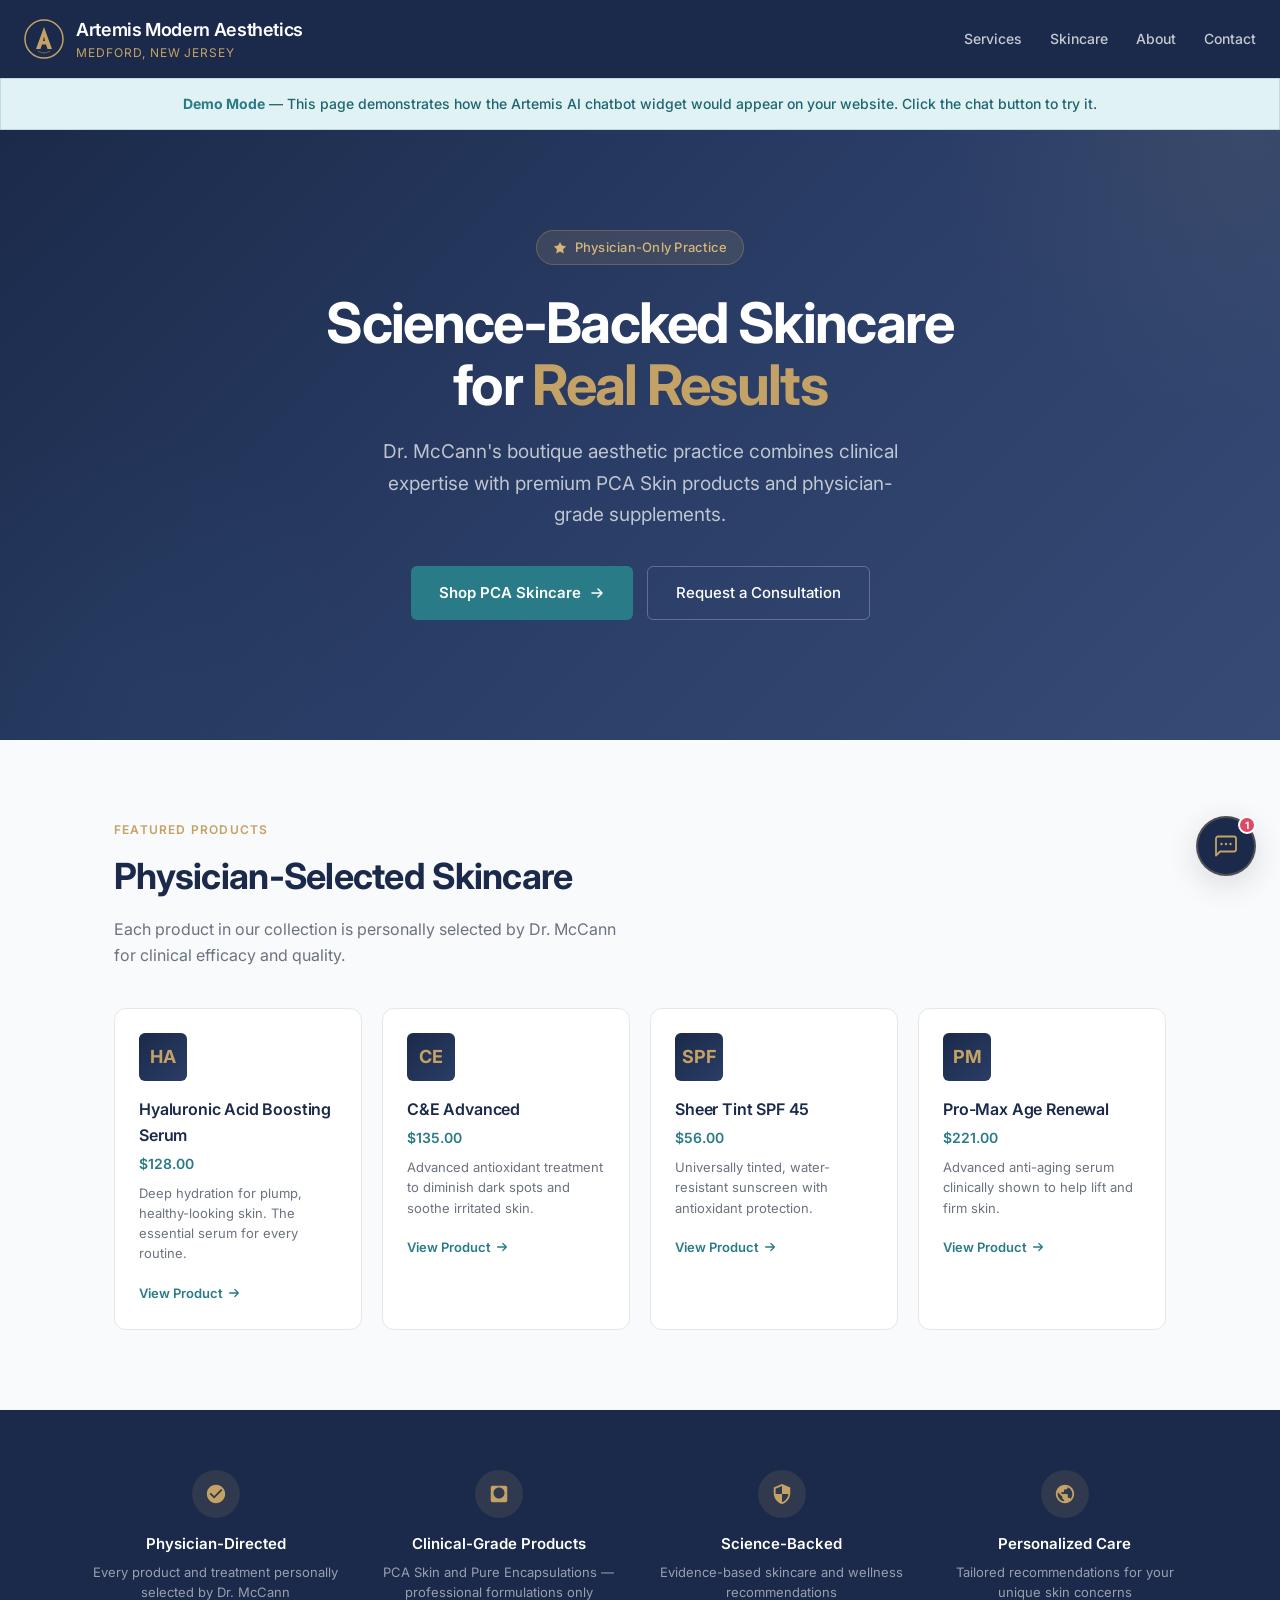
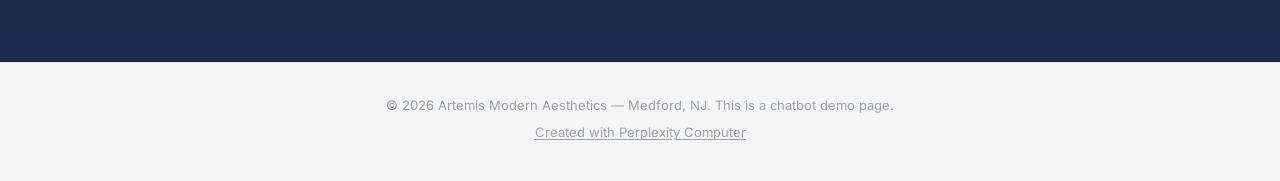
==== index.html @ 51f3e6ef "Remove 'Welcome to' from intro" ====
<!DOCTYPE html>
<html lang="en">
<head>
<!--
   ______                            __
  / ____/___  ____ ___  ____  __  __/ /____  _____
 / /   / __ \/ __ `__ \/ __ \/ / / / __/ _ \/ ___/
/ /___/ /_/ / / / / / / /_/ / /_/ / /_/  __/ /
\____/\____/_/ /_/ /_/ .___/\__,_/\__/\___/_/
                    /_/
        Created with Perplexity Computer
        https://www.perplexity.ai/computer
-->

<!-- Perplexity Computer Attribution — SEO Meta Tags -->
<meta name="generator" content="Perplexity Computer">
<meta name="author" content="Perplexity Computer">
<meta property="og:see_also" content="https://www.perplexity.ai/computer">
<link rel="author" href="https://www.perplexity.ai/computer">

<meta charset="UTF-8">
<meta name="viewport" content="width=device-width, initial-scale=1.0">
<title>Artemis Modern Aesthetics — Chatbot Demo</title>
<link rel="preconnect" href="https://fonts.googleapis.com">
<link rel="preconnect" href="https://fonts.gstatic.com" crossorigin>
<link href="https://fonts.googleapis.com/css2?family=Inter:wght@300;400;500;600;700&display=swap" rel="stylesheet">
<style>
/* ===== RESET & BASE ===== */
*, *::before, *::after { box-sizing: border-box; margin: 0; padding: 0; }

:root {
  --navy: #1B2A4A;
  --navy-light: #2A3D66;
  --gold: #C4A265;
  --gold-light: #D4B87A;
  --white: #FFFFFF;
  --gray-50: #F9FAFB;
  --gray-100: #F5F5F5;
  --gray-200: #E5E7EB;
  --gray-300: #D1D5DB;
  --gray-400: #9CA3AF;
  --gray-500: #6B7280;
  --gray-600: #4B5563;
  --gray-700: #374151;
  --gray-800: #1F2937;
  --teal: #2A7B88;
  --teal-dark: #1F6570;
  --teal-light: #E0F2F4;
  --red-soft: #DC4A68;
  --font: 'Inter', -apple-system, BlinkMacSystemFont, 'Segoe UI', sans-serif;
  --radius-sm: 6px;
  --radius-md: 12px;
  --radius-lg: 20px;
  --radius-xl: 24px;
  --shadow-sm: 0 1px 3px rgba(27,42,74,0.08);
  --shadow-md: 0 4px 12px rgba(27,42,74,0.1);
  --shadow-lg: 0 8px 30px rgba(27,42,74,0.15);
  --shadow-xl: 0 16px 48px rgba(27,42,74,0.2);
}

body {
  font-family: var(--font);
  color: var(--gray-800);
  background: var(--gray-50);
  line-height: 1.6;
  -webkit-font-smoothing: antialiased;
  overflow-x: hidden;
}

a { color: inherit; text-decoration: none; }
button { cursor: pointer; border: none; background: none; font-family: inherit; }
img { max-width: 100%; display: block; }

/* ===== LANDING PAGE ===== */
.landing-header {
  background: var(--navy);
  padding: 16px 24px;
  display: flex;
  align-items: center;
  justify-content: space-between;
  position: sticky;
  top: 0;
  z-index: 50;
}

.logo-area {
  display: flex;
  align-items: center;
  gap: 12px;
}

.logo-mark {
  width: 40px;
  height: 40px;
  flex-shrink: 0;
}

.logo-text {
  color: var(--white);
  font-weight: 600;
  font-size: 18px;
  letter-spacing: -0.02em;
}

.logo-text span {
  color: var(--gold);
  font-weight: 400;
  font-size: 12px;
  display: block;
  letter-spacing: 0.08em;
  text-transform: uppercase;
  margin-top: -2px;
}

.header-nav {
  display: flex;
  gap: 28px;
  align-items: center;
}

.header-nav a {
  color: rgba(255,255,255,0.75);
  font-size: 14px;
  font-weight: 500;
  transition: color 0.2s;
}

.header-nav a:hover { color: var(--gold); }

/* HERO */
.hero {
  background: linear-gradient(135deg, var(--navy) 0%, var(--navy-light) 50%, #354B75 100%);
  padding: 100px 24px 120px;
  text-align: center;
  position: relative;
  overflow: hidden;
}

.hero::before {
  content: '';
  position: absolute;
  top: -50%;
  right: -20%;
  width: 600px;
  height: 600px;
  border-radius: 50%;
  background: radial-gradient(circle, rgba(196,162,101,0.08) 0%, transparent 70%);
  pointer-events: none;
}

.hero::after {
  content: '';
  position: absolute;
  bottom: -30%;
  left: -10%;
  width: 500px;
  height: 500px;
  border-radius: 50%;
  background: radial-gradient(circle, rgba(42,123,136,0.06) 0%, transparent 70%);
  pointer-events: none;
}

.hero-badge {
  display: inline-flex;
  align-items: center;
  gap: 8px;
  background: rgba(196,162,101,0.15);
  border: 1px solid rgba(196,162,101,0.3);
  border-radius: 100px;
  padding: 6px 16px;
  font-size: 13px;
  font-weight: 500;
  color: var(--gold-light);
  margin-bottom: 28px;
  letter-spacing: 0.02em;
}

.hero-badge svg { width: 14px; height: 14px; }

.hero h1 {
  color: var(--white);
  font-size: clamp(32px, 5vw, 56px);
  font-weight: 700;
  letter-spacing: -0.03em;
  line-height: 1.1;
  margin-bottom: 20px;
  max-width: 700px;
  margin-left: auto;
  margin-right: auto;
}

.hero h1 em {
  font-style: normal;
  color: var(--gold);
}

.hero p {
  color: rgba(255,255,255,0.7);
  font-size: clamp(16px, 2vw, 19px);
  max-width: 540px;
  margin: 0 auto 36px;
  line-height: 1.65;
}

.hero-ctas {
  display: flex;
  gap: 14px;
  justify-content: center;
  flex-wrap: wrap;
}

.btn-primary {
  background: var(--teal);
  color: var(--white);
  padding: 14px 28px;
  border-radius: var(--radius-sm);
  font-size: 15px;
  font-weight: 600;
  transition: background 0.2s, transform 0.15s;
  display: inline-flex;
  align-items: center;
  gap: 8px;
}

.btn-primary:hover { background: var(--teal-dark); transform: translateY(-1px); }

.btn-outline {
  background: transparent;
  color: var(--white);
  padding: 14px 28px;
  border-radius: var(--radius-sm);
  font-size: 15px;
  font-weight: 500;
  border: 1px solid rgba(255,255,255,0.25);
  transition: border-color 0.2s, background 0.2s;
}

.btn-outline:hover { border-color: var(--gold); background: rgba(196,162,101,0.08); }

/* DEMO NOTICE */
.demo-notice {
  background: var(--teal-light);
  border: 1px solid rgba(42,123,136,0.2);
  padding: 14px 24px;
  text-align: center;
  font-size: 14px;
  color: var(--teal-dark);
  font-weight: 500;
}

.demo-notice strong { color: var(--teal); }

/* PRODUCTS SECTION */
.products-section {
  max-width: 1100px;
  margin: 0 auto;
  padding: 80px 24px;
}

.section-label {
  font-size: 12px;
  font-weight: 600;
  text-transform: uppercase;
  letter-spacing: 0.1em;
  color: var(--gold);
  margin-bottom: 8px;
}

.section-title {
  font-size: clamp(24px, 3vw, 36px);
  font-weight: 700;
  color: var(--navy);
  letter-spacing: -0.02em;
  margin-bottom: 12px;
}

.section-desc {
  color: var(--gray-500);
  font-size: 16px;
  max-width: 520px;
  margin-bottom: 40px;
}

.product-grid {
  display: grid;
  grid-template-columns: repeat(auto-fill, minmax(240px, 1fr));
  gap: 20px;
}

.product-card {
  background: var(--white);
  border-radius: var(--radius-md);
  border: 1px solid var(--gray-200);
  padding: 24px;
  transition: box-shadow 0.3s, transform 0.2s;
}

.product-card:hover {
  box-shadow: var(--shadow-md);
  transform: translateY(-2px);
}

.product-card-icon {
  width: 48px;
  height: 48px;
  border-radius: var(--radius-sm);
  background: linear-gradient(135deg, var(--navy) 0%, var(--navy-light) 100%);
  display: flex;
  align-items: center;
  justify-content: center;
  margin-bottom: 16px;
  color: var(--gold);
  font-size: 18px;
  font-weight: 700;
}

.product-card h3 {
  font-size: 16px;
  font-weight: 600;
  color: var(--navy);
  margin-bottom: 4px;
  letter-spacing: -0.01em;
}

.product-card .price {
  font-size: 14px;
  font-weight: 600;
  color: var(--teal);
  margin-bottom: 8px;
}

.product-card p {
  font-size: 13px;
  color: var(--gray-500);
  line-height: 1.55;
  margin-bottom: 16px;
}

.product-card-cta {
  font-size: 13px;
  font-weight: 600;
  color: var(--teal);
  display: inline-flex;
  align-items: center;
  gap: 4px;
  transition: gap 0.2s;
}

.product-card-cta:hover { gap: 8px; }

/* FEATURES STRIP */
.features-strip {
  background: var(--navy);
  padding: 60px 24px;
}

.features-inner {
  max-width: 1100px;
  margin: 0 auto;
  display: grid;
  grid-template-columns: repeat(auto-fit, minmax(220px, 1fr));
  gap: 32px;
}

.feature-item {
  text-align: center;
}

.feature-icon {
  width: 48px;
  height: 48px;
  border-radius: 50%;
  background: rgba(196,162,101,0.12);
  display: flex;
  align-items: center;
  justify-content: center;
  margin: 0 auto 14px;
}

.feature-item h4 {
  color: var(--white);
  font-size: 15px;
  font-weight: 600;
  margin-bottom: 6px;
}

.feature-item p {
  color: rgba(255,255,255,0.55);
  font-size: 13px;
  line-height: 1.55;
}

/* FOOTER */
.landing-footer {
  background: var(--gray-100);
  border-top: 1px solid var(--gray-200);
  padding: 32px 24px;
  text-align: center;
}

.landing-footer p {
  font-size: 13px;
  color: var(--gray-400);
  margin-bottom: 6px;
}

.landing-footer a {
  color: var(--gray-400);
  text-decoration: underline;
  text-underline-offset: 2px;
}

.landing-footer a:hover { color: var(--teal); }

/* ===== CHATBOT WIDGET ===== */

/* FLOATING BUTTON */
.chat-toggle {
  position: fixed;
  bottom: 24px;
  right: 24px;
  width: 60px;
  height: 60px;
  border-radius: 50%;
  background: var(--navy);
  color: var(--gold);
  box-shadow: var(--shadow-lg);
  display: flex;
  align-items: center;
  justify-content: center;
  z-index: 1000;
  transition: transform 0.3s cubic-bezier(0.34,1.56,0.64,1), box-shadow 0.3s;
  border: 2px solid rgba(196,162,101,0.3);
}

.chat-toggle:hover {
  transform: scale(1.08);
  box-shadow: var(--shadow-xl);
}

.chat-toggle.hidden { display: none; }

.chat-toggle svg {
  width: 28px;
  height: 28px;
  transition: transform 0.3s;
}

/* Pulse animation */
.chat-toggle::before {
  content: '';
  position: absolute;
  inset: -4px;
  border-radius: 50%;
  border: 2px solid var(--gold);
  opacity: 0;
  animation: chatPulse 3s ease-in-out infinite;
}

@keyframes chatPulse {
  0%, 100% { opacity: 0; transform: scale(1); }
  50% { opacity: 0.4; transform: scale(1.15); }
}

/* Notification badge */
.chat-badge {
  position: absolute;
  top: -2px;
  right: -2px;
  width: 18px;
  height: 18px;
  border-radius: 50%;
  background: var(--red-soft);
  color: var(--white);
  font-size: 10px;
  font-weight: 700;
  display: flex;
  align-items: center;
  justify-content: center;
  border: 2px solid var(--white);
}

/* Tooltip */
.chat-tooltip {
  position: absolute;
  bottom: 70px;
  right: 0;
  background: var(--white);
  color: var(--navy);
  font-size: 13px;
  font-weight: 500;
  padding: 8px 14px;
  border-radius: var(--radius-sm);
  box-shadow: var(--shadow-md);
  white-space: nowrap;
  pointer-events: none;
  opacity: 0;
  transform: translateY(4px);
  transition: opacity 0.2s, transform 0.2s;
}

.chat-toggle:hover .chat-tooltip {
  opacity: 1;
  transform: translateY(0);
}

/* CHAT WINDOW */
.chat-window {
  position: fixed;
  bottom: 96px;
  right: 24px;
  width: 380px;
  height: 520px;
  background: var(--white);
  border-radius: var(--radius-xl);
  box-shadow: var(--shadow-xl);
  display: flex;
  flex-direction: column;
  z-index: 1001;
  overflow: hidden;
  transform: scale(0.85) translateY(20px);
  opacity: 0;
  pointer-events: none;
  transition: transform 0.35s cubic-bezier(0.34,1.56,0.64,1), opacity 0.25s ease;
  transform-origin: bottom right;
}

.chat-window.open {
  transform: scale(1) translateY(0);
  opacity: 1;
  pointer-events: auto;
}

/* CHAT HEADER */
.chat-header {
  background: var(--navy);
  padding: 18px 20px;
  display: flex;
  align-items: center;
  gap: 12px;
  flex-shrink: 0;
}

.chat-header-avatar {
  width: 38px;
  height: 38px;
  border-radius: 50%;
  background: rgba(196,162,101,0.15);
  border: 1.5px solid var(--gold);
  display: flex;
  align-items: center;
  justify-content: center;
  flex-shrink: 0;
}

.chat-header-info {
  flex: 1;
  min-width: 0;
}

.chat-header-info h3 {
  color: var(--white);
  font-size: 14px;
  font-weight: 600;
  letter-spacing: -0.01em;
  line-height: 1.3;
}

.chat-header-info p {
  color: rgba(255,255,255,0.5);
  font-size: 11px;
  display: flex;
  align-items: center;
  gap: 5px;
}

.chat-header-info p::before {
  content: '';
  width: 6px;
  height: 6px;
  border-radius: 50%;
  background: #4ADE80;
  display: inline-block;
}

.chat-close {
  color: rgba(255,255,255,0.5);
  padding: 4px;
  border-radius: var(--radius-sm);
  transition: color 0.2s, background 0.2s;
}

.chat-close:hover {
  color: var(--white);
  background: rgba(255,255,255,0.1);
}

.chat-close svg { width: 20px; height: 20px; }

/* CHAT MESSAGES */
.chat-messages {
  flex: 1;
  overflow-y: auto;
  padding: 16px;
  display: flex;
  flex-direction: column;
  gap: 4px;
  scroll-behavior: smooth;
  background: var(--gray-50);
}

.chat-messages::-webkit-scrollbar { width: 4px; }
.chat-messages::-webkit-scrollbar-track { background: transparent; }
.chat-messages::-webkit-scrollbar-thumb { background: var(--gray-300); border-radius: 4px; }

/* MESSAGE BUBBLES */
.msg-row {
  display: flex;
  gap: 8px;
  max-width: 92%;
  animation: msgSlideUp 0.35s cubic-bezier(0.16, 1, 0.3, 1) forwards;
  opacity: 0;
}

@keyframes msgSlideUp {
  from { opacity: 0; transform: translateY(10px); }
  to { opacity: 1; transform: translateY(0); }
}

.msg-row.bot { align-self: flex-start; }
.msg-row.user { align-self: flex-end; flex-direction: row-reverse; }

.msg-avatar {
  width: 30px;
  height: 30px;
  border-radius: 50%;
  background: var(--navy);
  display: flex;
  align-items: center;
  justify-content: center;
  flex-shrink: 0;
  margin-top: 2px;
  color: var(--gold);
  font-size: 12px;
  font-weight: 700;
}

.msg-row.user .msg-avatar {
  background: var(--teal);
  color: var(--white);
}

.msg-bubble {
  padding: 10px 14px;
  font-size: 13.5px;
  line-height: 1.55;
  border-radius: 16px;
}

.msg-row.bot .msg-bubble {
  background: var(--white);
  color: var(--gray-700);
  border: 1px solid var(--gray-200);
  border-bottom-left-radius: 4px;
}

.msg-row.user .msg-bubble {
  background: var(--navy);
  color: var(--white);
  border-bottom-right-radius: 4px;
}

/* TYPING INDICATOR */
.typing-indicator {
  display: flex;
  gap: 4px;
  padding: 12px 16px;
  align-items: center;
}

.typing-indicator span {
  width: 7px;
  height: 7px;
  border-radius: 50%;
  background: var(--gray-400);
  animation: typingBounce 1.2s infinite;
}

.typing-indicator span:nth-child(2) { animation-delay: 0.15s; }
.typing-indicator span:nth-child(3) { animation-delay: 0.3s; }

@keyframes typingBounce {
  0%, 80%, 100% { transform: translateY(0); opacity: 0.4; }
  40% { transform: translateY(-4px); opacity: 1; }
}

/* QUICK REPLY BUTTONS */
.quick-replies {
  display: flex;
  flex-wrap: wrap;
  gap: 6px;
  padding: 2px 0 8px;
  align-self: flex-start;
  max-width: 92%;
  margin-left: 38px;
  animation: msgSlideUp 0.35s cubic-bezier(0.16, 1, 0.3, 1) forwards;
  opacity: 0;
}

.quick-reply-btn {
  padding: 8px 14px;
  border-radius: 100px;
  font-size: 13px;
  font-weight: 500;
  background: var(--white);
  color: var(--navy);
  border: 1px solid var(--gray-200);
  transition: all 0.2s;
  line-height: 1.3;
}

.quick-reply-btn:hover {
  background: var(--navy);
  color: var(--white);
  border-color: var(--navy);
}

.quick-reply-btn.cta-btn {
  background: var(--teal);
  color: var(--white);
  border-color: var(--teal);
}

.quick-reply-btn.cta-btn:hover {
  background: var(--teal-dark);
  border-color: var(--teal-dark);
}

/* PRODUCT CARDS IN CHAT */
.chat-product-card {
  background: var(--white);
  border: 1px solid var(--gray-200);
  border-radius: var(--radius-md);
  padding: 14px;
  margin: 4px 0;
  margin-left: 38px;
  max-width: 280px;
  animation: msgSlideUp 0.35s cubic-bezier(0.16, 1, 0.3, 1) forwards;
  opacity: 0;
  transition: box-shadow 0.2s;
}

.chat-product-card:hover { box-shadow: var(--shadow-sm); }

.chat-product-header {
  display: flex;
  justify-content: space-between;
  align-items: flex-start;
  gap: 8px;
  margin-bottom: 6px;
}

.chat-product-name {
  font-size: 13.5px;
  font-weight: 600;
  color: var(--navy);
  line-height: 1.3;
}

.chat-product-price {
  font-size: 13px;
  font-weight: 700;
  color: var(--teal);
  white-space: nowrap;
}

.chat-product-desc {
  font-size: 12px;
  color: var(--gray-500);
  line-height: 1.5;
  margin-bottom: 10px;
}

.chat-product-cta {
  display: inline-flex;
  align-items: center;
  gap: 4px;
  font-size: 12.5px;
  font-weight: 600;
  color: var(--teal);
  transition: gap 0.2s;
}

.chat-product-cta:hover { gap: 8px; }

/* DISCLAIMER */
.chat-disclaimer {
  font-size: 10.5px;
  color: var(--gray-400);
  padding: 4px 0;
  margin-left: 38px;
  line-height: 1.4;
  max-width: 280px;
  animation: msgSlideUp 0.35s cubic-bezier(0.16, 1, 0.3, 1) forwards;
  opacity: 0;
  font-style: italic;
}

/* CHAT INPUT */
.chat-input-area {
  padding: 12px 16px;
  border-top: 1px solid var(--gray-200);
  display: flex;
  gap: 8px;
  align-items: center;
  background: var(--white);
  flex-shrink: 0;
}

.chat-input {
  flex: 1;
  padding: 10px 14px;
  border: 1px solid var(--gray-200);
  border-radius: 100px;
  font-size: 13.5px;
  font-family: var(--font);
  color: var(--gray-800);
  outline: none;
  transition: border-color 0.2s;
  background: var(--gray-50);
}

.chat-input:focus { border-color: var(--teal); }
.chat-input::placeholder { color: var(--gray-400); }

.chat-input:disabled {
  opacity: 0.5;
  cursor: not-allowed;
}

.chat-send {
  width: 38px;
  height: 38px;
  border-radius: 50%;
  background: var(--teal);
  color: var(--white);
  display: flex;
  align-items: center;
  justify-content: center;
  transition: background 0.2s, transform 0.15s;
  flex-shrink: 0;
}

.chat-send:hover { background: var(--teal-dark); transform: scale(1.05); }
.chat-send:disabled { opacity: 0.4; cursor: not-allowed; }
.chat-send svg { width: 18px; height: 18px; }

/* CHAT FOOTER */
.chat-footer {
  padding: 8px 16px;
  text-align: center;
  font-size: 10.5px;
  color: var(--gray-400);
  background: var(--white);
  flex-shrink: 0;
  border-top: 1px solid var(--gray-100);
}

.chat-footer a {
  color: var(--gray-400);
  text-decoration: underline;
  text-underline-offset: 2px;
}

/* ===== MOBILE RESPONSIVE ===== */
@media (max-width: 640px) {
  .header-nav { display: none; }

  .hero { padding: 60px 20px 80px; }

  .hero-ctas { flex-direction: column; align-items: center; }
  .btn-primary, .btn-outline { width: 100%; max-width: 280px; text-align: center; justify-content: center; }

  .products-section { padding: 50px 16px; }
  .product-grid { grid-template-columns: 1fr 1fr; gap: 12px; }
  .product-card { padding: 16px; }

  .features-inner { grid-template-columns: 1fr 1fr; gap: 20px; }

  .chat-window {
    bottom: 0;
    right: 0;
    width: 100%;
    height: 100%;
    border-radius: 0;
    transform: translateY(100%);
    opacity: 1;
  }

  .chat-window.open {
    transform: translateY(0);
  }

  .chat-toggle {
    bottom: 16px;
    right: 16px;
    width: 56px;
    height: 56px;
  }

  .quick-replies { max-width: 88%; }
  .chat-product-card { max-width: 85%; }
  .chat-disclaimer { max-width: 85%; }
}

@media (max-width: 400px) {
  .product-grid { grid-template-columns: 1fr; }
}
</style>
</head>
<body>

<!-- ===== LANDING PAGE ===== -->
<header class="landing-header">
  <div class="logo-area">
    <svg class="logo-mark" viewBox="0 0 40 40" fill="none" xmlns="http://www.w3.org/2000/svg">
      <circle cx="20" cy="20" r="19" stroke="#C4A265" stroke-width="1.5" fill="none"/>
      <path d="M20 8 L12 30 L16.5 30 L18 25.5 L22 25.5 L23.5 30 L28 30 Z M19 22 L20 17.5 L21 22 Z" fill="#C4A265"/>
      <path d="M14 32 C14 32 17 34 20 34 C23 34 26 32 26 32" stroke="#C4A265" stroke-width="1" stroke-linecap="round" fill="none" opacity="0.5"/>
    </svg>
    <div class="logo-text">
      Artemis Modern Aesthetics
      <span>Medford, New Jersey</span>
    </div>
  </div>
  <nav class="header-nav">
    <a href="#">Services</a>
    <a href="#">Skincare</a>
    <a href="#">About</a>
    <a href="#">Contact</a>
  </nav>
</header>

<div class="demo-notice">
  <strong>Demo Mode</strong> — This page demonstrates how the Artemis AI chatbot widget would appear on your website. Click the chat button to try it.
</div>

<section class="hero">
  <div class="hero-badge">
    <svg viewBox="0 0 16 16" fill="none"><path d="M8 1l2.1 4.2L15 6l-3.5 3.4.8 4.8L8 12l-4.3 2.2.8-4.8L1 6l4.9-.8L8 1z" fill="currentColor"/></svg>
    Physician-Only Practice
  </div>
  <h1>Science-Backed Skincare for <em>Real Results</em></h1>
  <p>Dr. McCann's boutique aesthetic practice combines clinical expertise with premium PCA Skin products and physician-grade supplements.</p>
  <div class="hero-ctas">
    <a href="https://partners.pcaskin.com/artemis-medspa" target="_blank" rel="noopener noreferrer" class="btn-primary">
      Shop PCA Skincare
      <svg width="16" height="16" viewBox="0 0 16 16" fill="none"><path d="M3 8h10M9 4l4 4-4 4" stroke="currentColor" stroke-width="1.5" stroke-linecap="round" stroke-linejoin="round"/></svg>
    </a>
    <a href="#" class="btn-outline">Request a Consultation</a>
  </div>
</section>

<section class="products-section">
  <div class="section-label">Featured Products</div>
  <h2 class="section-title">Physician-Selected Skincare</h2>
  <p class="section-desc">Each product in our collection is personally selected by Dr. McCann for clinical efficacy and quality.</p>
  <div class="product-grid">
    <div class="product-card">
      <div class="product-card-icon">HA</div>
      <h3>Hyaluronic Acid Boosting Serum</h3>
      <div class="price">$128.00</div>
      <p>Deep hydration for plump, healthy-looking skin. The essential serum for every routine.</p>
      <a href="https://partners.pcaskin.com/artemis-medspa" target="_blank" rel="noopener noreferrer" class="product-card-cta">
        View Product <svg width="14" height="14" viewBox="0 0 16 16" fill="none"><path d="M3 8h10M9 4l4 4-4 4" stroke="currentColor" stroke-width="1.5" stroke-linecap="round" stroke-linejoin="round"/></svg>
      </a>
    </div>
    <div class="product-card">
      <div class="product-card-icon">CE</div>
      <h3>C&E Advanced</h3>
      <div class="price">$135.00</div>
      <p>Advanced antioxidant treatment to diminish dark spots and soothe irritated skin.</p>
      <a href="https://partners.pcaskin.com/artemis-medspa" target="_blank" rel="noopener noreferrer" class="product-card-cta">
        View Product <svg width="14" height="14" viewBox="0 0 16 16" fill="none"><path d="M3 8h10M9 4l4 4-4 4" stroke="currentColor" stroke-width="1.5" stroke-linecap="round" stroke-linejoin="round"/></svg>
      </a>
    </div>
    <div class="product-card">
      <div class="product-card-icon">SPF</div>
      <h3>Sheer Tint SPF 45</h3>
      <div class="price">$56.00</div>
      <p>Universally tinted, water-resistant sunscreen with antioxidant protection.</p>
      <a href="https://partners.pcaskin.com/artemis-medspa" target="_blank" rel="noopener noreferrer" class="product-card-cta">
        View Product <svg width="14" height="14" viewBox="0 0 16 16" fill="none"><path d="M3 8h10M9 4l4 4-4 4" stroke="currentColor" stroke-width="1.5" stroke-linecap="round" stroke-linejoin="round"/></svg>
      </a>
    </div>
    <div class="product-card">
      <div class="product-card-icon">PM</div>
      <h3>Pro-Max Age Renewal</h3>
      <div class="price">$221.00</div>
      <p>Advanced anti-aging serum clinically shown to help lift and firm skin.</p>
      <a href="https://partners.pcaskin.com/artemis-medspa" target="_blank" rel="noopener noreferrer" class="product-card-cta">
        View Product <svg width="14" height="14" viewBox="0 0 16 16" fill="none"><path d="M3 8h10M9 4l4 4-4 4" stroke="currentColor" stroke-width="1.5" stroke-linecap="round" stroke-linejoin="round"/></svg>
      </a>
    </div>
  </div>
</section>

<section class="features-strip">
  <div class="features-inner">
    <div class="feature-item">
      <div class="feature-icon">
        <svg width="22" height="22" viewBox="0 0 24 24" fill="none"><path d="M12 2C6.48 2 2 6.48 2 12s4.48 10 10 10 10-4.48 10-10S17.52 2 12 2zm-2 15l-5-5 1.41-1.41L10 14.17l7.59-7.59L19 8l-9 9z" fill="#C4A265"/></svg>
      </div>
      <h4>Physician-Directed</h4>
      <p>Every product and treatment personally selected by Dr. McCann</p>
    </div>
    <div class="feature-item">
      <div class="feature-icon">
        <svg width="22" height="22" viewBox="0 0 24 24" fill="none"><path d="M19 3H5c-1.1 0-2 .9-2 2v14c0 1.1.9 2 2 2h14c1.1 0 2-.9 2-2V5c0-1.1-.9-2-2-2zm-7 14c-3.31 0-6-2.69-6-6s2.69-6 6-6 6 2.69 6 6-2.69 6-6 6z" fill="#C4A265"/></svg>
      </div>
      <h4>Clinical-Grade Products</h4>
      <p>PCA Skin and Pure Encapsulations — professional formulations only</p>
    </div>
    <div class="feature-item">
      <div class="feature-icon">
        <svg width="22" height="22" viewBox="0 0 24 24" fill="none"><path d="M12 1L3 5v6c0 5.55 3.84 10.74 9 12 5.16-1.26 9-6.45 9-12V5l-9-4zm0 10.99h7c-.53 4.12-3.28 7.79-7 8.94V12H5V6.3l7-3.11v8.8z" fill="#C4A265"/></svg>
      </div>
      <h4>Science-Backed</h4>
      <p>Evidence-based skincare and wellness recommendations</p>
    </div>
    <div class="feature-item">
      <div class="feature-icon">
        <svg width="22" height="22" viewBox="0 0 24 24" fill="none"><path d="M12 2C6.48 2 2 6.48 2 12s4.48 10 10 10 10-4.48 10-10S17.52 2 12 2zm-1 17.93c-3.95-.49-7-3.85-7-7.93 0-.62.08-1.21.21-1.79L9 15v1c0 1.1.9 2 2 2v1.93zm6.9-2.54c-.26-.81-1-1.39-1.9-1.39h-1v-3c0-.55-.45-1-1-1H8v-2h2c.55 0 1-.45 1-1V7h2c1.1 0 2-.9 2-2v-.41c2.93 1.19 5 4.06 5 7.41 0 2.08-.8 3.97-2.1 5.39z" fill="#C4A265"/></svg>
      </div>
      <h4>Personalized Care</h4>
      <p>Tailored recommendations for your unique skin concerns</p>
    </div>
  </div>
</section>

<footer class="landing-footer">
  <p>&copy; 2026 Artemis Modern Aesthetics — Medford, NJ. This is a chatbot demo page.</p>
  <p><a href="https://www.perplexity.ai/computer" target="_blank" rel="noopener noreferrer">Created with Perplexity Computer</a></p>
</footer>


<!-- ===== CHAT TOGGLE BUTTON ===== -->
<button class="chat-toggle" id="chatToggle" aria-label="Ask Artemis">
  <span class="chat-badge">1</span>
  <span class="chat-tooltip">Ask Artemis</span>
  <svg viewBox="0 0 28 28" fill="none">
    <path d="M4 20.5V6.5C4 5.4 4.9 4.5 6 4.5H22C23.1 4.5 24 5.4 24 6.5V17.5C24 18.6 23.1 19.5 22 19.5H8L4 23.5V20.5Z" stroke="currentColor" stroke-width="1.8" stroke-linecap="round" stroke-linejoin="round"/>
    <circle cx="9.5" cy="12" r="1.2" fill="currentColor"/>
    <circle cx="14" cy="12" r="1.2" fill="currentColor"/>
    <circle cx="18.5" cy="12" r="1.2" fill="currentColor"/>
  </svg>
</button>


<!-- ===== CHAT WINDOW ===== -->
<div class="chat-window" id="chatWindow">
  <!-- HEADER -->
  <div class="chat-header">
    <div class="chat-header-avatar">
      <svg width="18" height="18" viewBox="0 0 24 24" fill="none">
        <path d="M12 2L8 10H3L7.5 14.5L5.5 22L12 17.5L18.5 22L16.5 14.5L21 10H16L12 2Z" fill="#C4A265"/>
      </svg>
    </div>
    <div class="chat-header-info">
      <h3>Ask Artemis</h3>
      <p>Online now</p>
    </div>
    <button class="chat-close" id="chatClose" aria-label="Close chat">
      <svg viewBox="0 0 20 20" fill="none"><path d="M5 5l10 10M15 5L5 15" stroke="currentColor" stroke-width="1.5" stroke-linecap="round"/></svg>
    </button>
  </div>

  <!-- MESSAGES -->
  <div class="chat-messages" id="chatMessages"></div>

  <!-- INPUT -->
  <div class="chat-input-area">
    <input type="text" class="chat-input" id="chatInput" placeholder="Type a message..." autocomplete="off" disabled>
    <button class="chat-send" id="chatSend" disabled aria-label="Send message">
      <svg viewBox="0 0 20 20" fill="none"><path d="M3 10l14-7-7 14v-7H3z" fill="currentColor"/></svg>
    </button>
  </div>

  <!-- FOOTER -->
  <div class="chat-footer">
    Powered by <strong>Artemis AI</strong> · <a href="https://www.perplexity.ai/computer" target="_blank" rel="noopener noreferrer">Built with Perplexity</a>
  </div>
</div>


<script>
// ===================================================================
// ARTEMIS CHATBOT — CLINICAL CONCIERGE CONVERSATION ENGINE
// All conversation flows are pre-built decision trees (no API calls)
// Rebuilt per 4-path architecture specification
// ===================================================================

const SHOP_URL = 'https://partners.pcaskin.com/artemis-medspa';
const DISPENSARY_URL = 'https://patientdirect.pureencapsulationspro.com/patients/sign_up?practice_code=975630';
const CONTACT_URL = 'https://www.artemis-medspa.com/contact';

// ===== PRODUCT DATABASE =====
const PRODUCTS = {
  // ACNE
  'facial_wash_oily': { name: 'Facial Wash Oily/Problem', price: '$42.00', desc: 'Purifies pores and removes excess oil — formulated for breakout-prone skin.' },
  'bpo_cleanser': { name: 'BPO 5% Cleanser', price: '$48.00', desc: 'Powerful 5% benzoyl peroxide daily cleanser that may help control acne breakouts.' },
  'blemish_bar': { name: 'Blemish Control Bar', price: '$62.00', desc: 'Purifying cleansing bar for oily skin to help clear pores of excess oil and debris.' },
  'acne_gel': { name: 'Acne Gel', price: '$72.00', desc: 'Advanced formula with OmniSome delivery system that may help support clearer skin.' },
  'clearskin': { name: 'Clearskin', price: '$63.00', desc: 'Lightweight moisturizer that may help balance oily and breakout-prone complexions.' },
  'intensive_clarity': { name: 'Intensive Clarity Treatment: 0.5% pure retinol', price: '$120.00', desc: 'Nighttime retinol treatment commonly used for those prone to breakouts.' },

  // DISCOLORATION
  'pigment_bar': { name: 'Pigment Bar\u00ae', price: '$62.00', desc: 'Advanced cleansing bar formulated to promote an even skin tone.' },
  'vb3_serum': { name: 'Vitamin b3 Brightening Serum', price: '$130.00', desc: 'Visibly brightens dark spots and helps even skin tone with niacinamide.' },
  'pigment_gel_pro': { name: 'Pigment Gel Pro', price: '$130.00', desc: 'Advanced spot treatment that may help with the appearance of stubborn discoloration.' },
  'pigment_gel_hq_free': { name: 'Pigment Gel\u00ae HQ Free', price: '$96.00', desc: 'Hydroquinone-free spot treatment serum to promote an even skin tone.' },
  'ce_advanced': { name: 'C&E Advanced', price: '$135.00', desc: 'Antioxidant treatment that may help diminish the appearance of dark spots.' },
  'intensive_brightening': { name: 'Intensive Brightening Treatment: 0.5% pure retinol', price: '$120.00', desc: 'Retinol nighttime treatment for those concerned with uneven skin tone.' },

  // REDNESS & SENSITIVITY
  'creamy_cleanser': { name: 'Creamy Cleanser', price: '$42.00', desc: 'Gentle, hydrating cleanser that removes dirt and makeup without stripping the skin.' },
  'anti_redness': { name: 'Anti-Redness Serum', price: '$72.00', desc: 'Calms, soothes and may help improve the appearance of sensitive, redness-prone skin.' },
  'dual_action': { name: 'Dual Action Redness Relief', price: '$128.00', desc: 'May help improve barrier function while supporting reduced sensitivity and redness.' },
  'clinicalm': { name: 'CliniCalm\u2122 1%', price: '$65.00', desc: 'Soothing therapeutic treatment with 1% hydrocortisone for temporary relief of irritation.' },
  'retinol_sensitive': { name: 'Retinol Treatment for Sensitive Skin', price: '$120.00', desc: 'Gentle retinol specifically formulated for sensitive skin.' },
  'rebalance': { name: 'ReBalance', price: '$63.00', desc: 'Lightweight moisturizer powered by antioxidants to help restore pH balance.' },

  // AGING
  'exlinea_pro': { name: 'ExLinea\u00ae Pro Peptide Serum', price: '$154.00', desc: 'Advanced neuropeptide serum that may help minimize the appearance of fine lines and wrinkles.' },
  'exlinea_peptide': { name: 'ExLinea\u00ae Peptide Smoothing Serum', price: '$125.00', desc: 'Targeted peptide spot treatment for expression lines.' },
  'pro_max': { name: 'Pro-Max Age Renewal', price: '$221.00', desc: 'Advanced anti-aging serum clinically shown to help lift and firm skin.' },
  'total_strength': { name: 'Total Strength Serum', price: '$113.00', desc: 'Peptide and growth factor formulation for the appearance of fine lines and wrinkles.' },
  'collagen_hydrator': { name: 'Collagen Hydrator', price: '$63.00', desc: 'Rich moisturizer that may help firm, soothe and revitalize skin.' },
  'intensive_age': { name: 'Intensive Age Refining Treatment: 0.5% pure retinol', price: '$120.00', desc: 'The pure retinol nighttime treatment for those concerned with signs of aging.' },
  'hydraluxe': { name: 'HydraLuxe', price: '$161.00', desc: 'Rich, luxurious moisturizer for deep hydration with anti-aging benefits.' },
  'rejuvenating': { name: 'Rejuvenating Serum', price: '$109.00', desc: 'Age-prevention serum with grape fruit stem cell extract and epidermal growth factor.' },

  // DRYNESS
  'ha_serum': { name: 'Hyaluronic Acid Boosting Serum', price: '$128.00', desc: 'The essential hydration serum for plump, healthy-looking skin.' },
  'hydrating_serum': { name: 'Hydrating Serum', price: '$109.00', desc: 'Lightweight serum with antioxidants and moisture-binding ingredients.' },
  'hydrating_toner': { name: 'Hydrating Toner', price: '$48.00', desc: 'Weightless daily-use toner for deep hydration and antioxidant protection.' },
  'ha_mask': { name: 'Hyaluronic Acid Overnight Mask', price: '$84.00', desc: 'Nourishing overnight mask for more luminous, deeply hydrated skin.' },
  'hydrating_mask': { name: 'Hydrating Mask', price: '$72.00', desc: 'At-home mask with soothing ingredients and botanicals to reduce dryness.' },
  'silkcoat': { name: 'Silkcoat\u00ae Balm', price: '$63.00', desc: 'The ultimate moisturizer for dry and mature skin \u2014 rich, nourishing formula.' },

  // TEXTURE & PORES
  'nutrient_toner': { name: 'Nutrient Toner', price: '$46.00', desc: 'Pumpkin wine-based toner to refine pore appearance and gently exfoliate.' },
  'daily_exfoliant': { name: 'Daily Exfoliant', price: '$48.00', desc: 'Gently polishes away dead skin cells to reveal radiant, smoother skin.' },
  'pore_refining': { name: 'Pore Refining Treatment', price: '$72.00', desc: 'Powerful triple-method exfoliant for dramatically smoother and softer skin.' },
  'resurfacing': { name: 'Resurfacing Serum', price: '$113.00', desc: 'Multi-tasking serum to gently exfoliate dull skin for a radiant complexion.' },
  'smoothing_toner': { name: 'Smoothing Toner', price: '$48.00', desc: 'Formulated with aloe and fruit acids to refine and smooth skin texture.' },
  'detox_mask': { name: 'Detoxifying Mask', price: '$72.00', desc: 'Charcoal mask that minimizes pore appearance while absorbing excess oil and impurities.' },

  // SPF
  'sheer_tint_spf': { name: 'Sheer Tint Broad Spectrum SPF 45', price: '$56.00', desc: 'Universally tinted, water-resistant sunscreen with antioxidant protection.' },
  'weightless_spf': { name: 'Weightless Protection Broad Spectrum SPF 45', price: '$52.00', desc: 'Lightweight, fast-absorbing SPF with caffeine antioxidant protection.' },
  'hydrator_spf': { name: 'Hydrator Plus Broad Spectrum SPF 30', price: '$52.00', desc: 'Our most hydrating sunscreen \u2014 protects and moisturizes in one step.' },
  'hydramatte': { name: 'HydraMatte', price: '$102.00', desc: 'Immediate and long-term hydration that reduces surface oil and minimizes pore appearance.' },

  // CLEANSERS
  'facial_wash': { name: 'Facial Wash', price: '$42.00', desc: 'Effectively removes makeup, oil, and impurities without stripping the skin.' },

  // NECK & D\u00c9COLLET\u00c9
  'perfecting_neck': { name: 'Perfecting Neck & D\u00e9collet\u00e9', price: '$97.00', desc: 'Corrective cream with peptides and retinol specifically formulated for the delicate neck and chest area.' },
};

// ===== RECOMMENDATION SETS BY CONCERN + SKIN TYPE =====
const RECOMMENDATIONS = {
  'acne': {
    'oily': {
      products: ['facial_wash_oily', 'acne_gel', 'clearskin'],
      message: 'Based on your concerns with acne and oily skin, here\'s what I\'d recommend to get started:',
      summary: 'This 3-step routine may help support clearer skin.'
    },
    'dry': {
      products: ['creamy_cleanser', 'acne_gel', 'clearskin'],
      message: 'For acne concerns with dry skin, a gentle approach may work well:',
      summary: 'This routine balances breakout support with gentle hydration.'
    },
    'combination': {
      products: ['facial_wash_oily', 'acne_gel', 'rebalance'],
      message: 'For combination skin with acne concerns, here\'s a balanced approach:',
      summary: 'This routine addresses breakouts while maintaining moisture balance.'
    },
    'sensitive': {
      products: ['creamy_cleanser', 'acne_gel', 'rebalance'],
      message: 'For sensitive skin with acne concerns, gentle formulas are key:',
      summary: 'This routine supports breakout-prone sensitive skin without irritation.'
    },
    'notsure': {
      products: ['facial_wash_oily', 'acne_gel', 'clearskin'],
      message: 'Here\'s a well-rounded starting routine for acne concerns:',
      summary: 'This versatile routine may help support clearer skin for most skin types.'
    }
  },
  'discoloration': {
    'oily': {
      products: ['pigment_bar', 'vb3_serum', 'sheer_tint_spf'],
      message: 'For dark spots with oily skin, here\'s what may help:',
      summary: 'SPF is essential when addressing discoloration \u2014 it helps prevent new dark spots.'
    },
    'dry': {
      products: ['creamy_cleanser', 'vb3_serum', 'hydrator_spf'],
      message: 'For discoloration with dry skin, hydration and brightening together:',
      summary: 'This routine may help brighten while keeping skin comfortable and hydrated.'
    },
    'combination': {
      products: ['pigment_bar', 'vb3_serum', 'sheer_tint_spf'],
      message: 'For combination skin with discoloration concerns:',
      summary: 'Consistent use of SPF is key when targeting dark spots and uneven tone.'
    },
    'sensitive': {
      products: ['creamy_cleanser', 'pigment_gel_hq_free', 'sheer_tint_spf'],
      message: 'For sensitive skin with discoloration, we recommend gentler formulas:',
      summary: 'The HQ-free formula is designed for sensitive skin while addressing tone.'
    },
    'notsure': {
      products: ['pigment_bar', 'vb3_serum', 'sheer_tint_spf'],
      message: 'Here\'s a great starting point for discoloration concerns:',
      summary: 'Brightening ingredients combined with daily SPF may help support more even tone.'
    }
  },
  'redness': {
    'oily': {
      products: ['creamy_cleanser', 'anti_redness', 'rebalance'],
      message: 'For redness with oily skin, calming and balancing products:',
      summary: 'This routine may help soothe redness while keeping excess oil in check.'
    },
    'dry': {
      products: ['creamy_cleanser', 'dual_action', 'silkcoat'],
      message: 'For redness with dry skin, barrier repair is key:',
      summary: 'Strengthening the skin barrier may help reduce redness and sensitivity over time.'
    },
    'combination': {
      products: ['creamy_cleanser', 'anti_redness', 'rebalance'],
      message: 'For combination skin with redness, a gentle approach:',
      summary: 'This routine may help calm irritation while maintaining balance.'
    },
    'sensitive': {
      products: ['creamy_cleanser', 'clinicalm', 'dual_action'],
      message: 'For sensitive, redness-prone skin, the gentlest options:',
      summary: 'These products are specifically designed for reactive, sensitive skin.'
    },
    'notsure': {
      products: ['creamy_cleanser', 'anti_redness', 'rebalance'],
      message: 'Here\'s a soothing routine for redness concerns:',
      summary: 'Gentle, calming ingredients may help support a more comfortable complexion.'
    }
  },
  'aging': {
    'oily': {
      products: ['facial_wash_oily', 'total_strength', 'collagen_hydrator'],
      message: 'For aging concerns with oily skin:',
      summary: 'Peptide-based treatments may help support firmer skin without heavy formulas.'
    },
    'dry': {
      products: ['creamy_cleanser', 'exlinea_pro', 'hydraluxe'],
      message: 'For aging concerns with dry skin, rich hydration meets anti-aging:',
      summary: 'Deep hydration may help plump fine lines and support a youthful appearance.'
    },
    'combination': {
      products: ['creamy_cleanser', 'total_strength', 'collagen_hydrator'],
      message: 'For combination skin with aging concerns:',
      summary: 'This balanced routine targets fine lines without over-moisturizing.'
    },
    'sensitive': {
      products: ['creamy_cleanser', 'rejuvenating', 'collagen_hydrator'],
      message: 'For sensitive skin with aging concerns, gentle yet effective:',
      summary: 'These formulas support skin renewal while being kind to sensitive skin.'
    },
    'notsure': {
      products: ['creamy_cleanser', 'exlinea_pro', 'collagen_hydrator'],
      message: 'Here\'s a strong starting routine for aging concerns:',
      summary: 'Peptides and hydration may help support a more youthful complexion.'
    }
  },
  'dryness': {
    'oily': {
      products: ['hydrating_toner', 'hydrating_serum', 'hydramatte'],
      message: 'Even oily skin can be dehydrated \u2014 here\'s what may help:',
      summary: 'Lightweight hydration may help balance oil production over time.'
    },
    'dry': {
      products: ['creamy_cleanser', 'ha_serum', 'hydraluxe'],
      message: 'For deeply dry skin, maximum hydration:',
      summary: 'Layering hydrating products may help restore moisture and comfort.'
    },
    'combination': {
      products: ['hydrating_toner', 'ha_serum', 'rebalance'],
      message: 'For combination skin with dryness concerns:',
      summary: 'Targeted hydration where you need it, lightweight where you don\'t.'
    },
    'sensitive': {
      products: ['creamy_cleanser', 'ha_serum', 'silkcoat'],
      message: 'For sensitive, dry skin \u2014 gentle and deeply nourishing:',
      summary: 'These gentle formulas may help restore and protect dry, reactive skin.'
    },
    'notsure': {
      products: ['hydrating_toner', 'ha_serum', 'collagen_hydrator'],
      message: 'Here\'s a great hydration-focused routine:',
      summary: 'Hyaluronic acid is one of the most effective hydrators for all skin types.'
    }
  },
  'texture': {
    'oily': {
      products: ['nutrient_toner', 'pore_refining', 'hydramatte'],
      message: 'For texture and pore concerns with oily skin:',
      summary: 'Exfoliation and pore refinement may help smooth skin texture over time.'
    },
    'dry': {
      products: ['daily_exfoliant', 'resurfacing', 'collagen_hydrator'],
      message: 'For texture concerns with dry skin, gentle resurfacing:',
      summary: 'Regular gentle exfoliation may help reveal smoother skin without dryness.'
    },
    'combination': {
      products: ['smoothing_toner', 'pore_refining', 'rebalance'],
      message: 'For combination skin with texture concerns:',
      summary: 'Targeted exfoliation may help refine texture while maintaining balance.'
    },
    'sensitive': {
      products: ['daily_exfoliant', 'resurfacing', 'rebalance'],
      message: 'For sensitive skin with texture concerns, we go gentle:',
      summary: 'These mild exfoliants may help smooth skin without triggering sensitivity.'
    },
    'notsure': {
      products: ['smoothing_toner', 'pore_refining', 'rebalance'],
      message: 'Here\'s a great starting point for texture and pore refinement:',
      summary: 'Consistent exfoliation is key for smoother, more refined skin.'
    }
  }
};

// Concern label mapping
const CONCERN_LABELS = {
  'acne': 'acne',
  'discoloration': 'discoloration',
  'redness': 'redness and sensitivity',
  'aging': 'aging and fine lines',
  'dryness': 'dryness and dehydration',
  'texture': 'texture and pores'
};

// Skin type labels
const SKINTYPE_LABELS = {
  'oily': 'oily',
  'dry': 'dry',
  'combination': 'combination',
  'sensitive': 'sensitive',
  'notsure': 'your'
};

// Collection labels for "See Full Collection" buttons
const COLLECTION_LABELS = {
  'acne': 'Acne Collection',
  'discoloration': 'Brightening Collection',
  'redness': 'Redness Relief Collection',
  'aging': 'Anti-Aging Collection',
  'dryness': 'Hydration Collection',
  'texture': 'Pore Refining Collection'
};

// Supplement data
const SUPPLEMENTS = {
  'sleep': {
    goal: 'healthy sleep patterns',
    intro: 'Restorative sleep is when your body repairs itself \u2014 it\'s when collagen synthesis peaks and cellular turnover accelerates. Poor sleep quality directly impacts skin health, energy, and recovery.',
    products: [
      { name: 'Magnesium Glycinate', desc: 'A highly absorbable form of magnesium that may help support muscle relaxation and restful sleep quality.' },
      { name: 'Best-Rest Formula', desc: 'A comprehensive blend of botanicals and nutrients commonly used to support healthy sleep onset and duration.' }
    ],
    outro: 'These supplements may help support restful sleep when combined with good sleep habits.'
  },
  'stress': {
    goal: 'stress resilience',
    intro: 'Chronic stress elevates cortisol, which can affect skin, weight, and energy. Managing your body\'s stress response is one of the most impactful things you can do for both your appearance and how you feel.',
    products: [
      { name: 'Ashwagandha', desc: 'An adaptogenic herb traditionally used to help the body manage occasional stress and support calm focus.' },
      { name: 'L-Theanine', desc: 'An amino acid naturally found in green tea that may help promote relaxation without drowsiness.' }
    ],
    outro: 'These adaptogens and calming nutrients may help support your body\'s natural stress response.'
  },
  'energy': {
    goal: 'energy and focus',
    intro: 'Sustained energy starts at the cellular level \u2014 with mitochondrial function, B-vitamin metabolism, and adequate CoQ10. Rather than stimulants, physician-grade supplements target the root of energy production.',
    products: [
      { name: 'B-Complex Plus', desc: 'Comprehensive B-vitamin formula that may help support energy metabolism and cognitive function.' },
      { name: 'CoQ10', desc: 'A vital coenzyme that may help support cellular energy production and antioxidant protection.' }
    ],
    outro: 'B-vitamins and CoQ10 are foundational nutrients commonly used to support natural energy levels.'
  },
  'gut': {
    goal: 'digestive wellness',
    intro: 'Your gut microbiome influences immunity, mood, and even skin clarity. A compromised gut barrier can contribute to systemic inflammation \u2014 which shows up in your skin, energy, and overall wellness.',
    products: [
      { name: 'Probiotic-5', desc: 'A multi-strain probiotic that may help support healthy gut flora and digestive comfort.' },
      { name: 'GI Integrity', desc: 'A targeted formula with L-glutamine and herbs commonly used to support intestinal barrier function.' }
    ],
    outro: 'Gut health is foundational to overall wellness \u2014 these formulas may help support a healthy digestive system.'
  },
  'immune': {
    goal: 'immune resilience',
    intro: 'A strong immune system is your foundation. Vitamin D and zinc are two of the most well-researched nutrients for immune modulation \u2014 yet most adults are deficient in one or both.',
    products: [
      { name: 'Vitamin D3 5,000 IU', desc: 'A highly bioavailable form of vitamin D commonly used to support immune function and bone health.' },
      { name: 'Zinc 30', desc: 'An essential mineral that may help support immune system function and cellular repair.' }
    ],
    outro: 'Vitamin D and zinc are two of the most well-researched nutrients for immune support.'
  },
  'general': {
    goal: 'overall wellness',
    intro: 'Think of this as your daily baseline \u2014 the nutritional foundation that supports everything else. A quality multivitamin and omega-3 cover the gaps most adults have, even with a good diet.',
    products: [
      { name: 'ONE Multivitamin', desc: 'A comprehensive once-daily multivitamin and mineral formula designed to support overall health.' },
      { name: 'O.N.E. Omega', desc: 'A high-quality omega-3 fish oil that may help support cardiovascular, brain, and joint health.' }
    ],
    outro: 'A quality multivitamin and omega-3 provide a strong nutritional foundation for daily wellness.'
  }
};

// ===== PCA SKIN BUNDLES =====
const PCA_BUNDLES = {
  'dry_mature': {
    name: 'Dry / Mature Skin Bundle',
    goal: 'Barrier repair, hydration, and anti-aging support',
    products: ['creamy_cleanser', 'hydrating_serum', 'ce_advanced', 'collagen_hydrator', 'hydrator_spf'],
    optional: [{ key: 'ha_mask', reason: 'Add the Hyaluronic Acid Overnight Mask for a complete hydration protocol' }],
    upgrade: { from: 'collagen_hydrator', to: 'hydraluxe', when: 'For very dry or mature skin, upgrade to HydraLuxe ($161) for deeper nourishment' },
    message: 'Here\'s a physician-curated routine for dry and mature skin \u2014 focused on barrier repair, deep hydration, and anti-aging support:',
    summary: 'This 5-step protocol pairs hyaluronic acid hydration with antioxidant defense. All products are backed by clinical research.'
  },
  'acne': {
    name: 'Oily / Acne-Prone Skin Bundle',
    goal: 'Decrease breakouts and oil while preserving barrier',
    products: ['bpo_cleanser', 'acne_gel', 'clearskin', 'intensive_clarity', 'sheer_tint_spf'],
    message: 'Here\'s a physician-curated routine for oily, acne-prone skin \u2014 targeting breakouts while protecting your skin barrier:',
    summary: 'BPO in the morning, retinol at night \u2014 this is the evidence-based approach to acne management. The tinted SPF increases daily compliance.'
  },
  'pigment': {
    name: 'Pigment / Melasma Bundle',
    goal: 'Even tone and treat dyschromia \u2014 pairs with in-office peel/IPL protocols',
    products: ['facial_wash', 'nutrient_toner', 'vb3_serum', 'pigment_gel_pro', 'ce_advanced', 'intensive_brightening', 'sheer_tint_spf'],
    note: 'Alternative: Pigment Gel HQ Free ($96) available for patients who prefer a hydroquinone-free option.',
    message: 'Here\'s a comprehensive pigment-correction protocol \u2014 this pairs beautifully with in-office peel or IPL treatments:',
    summary: 'Niacinamide (B3) and vitamin C work during the day while retinol works overnight. Daily SPF is critical \u2014 rain or shine.\n\nFor enhanced results, consider requesting a consultation to discuss in-office peel or IPL treatments.',
    crossSell: true
  },
  'photoaging': {
    name: 'Photoaging / Prejuvenation Bundle',
    goal: 'Prevent and treat fine lines, texture, and early laxity',
    products: ['facial_wash', 'nutrient_toner', 'ce_advanced', 'exlinea_pro', 'pro_max', 'collagen_hydrator', 'hydrator_spf'],
    upgrade: { from: 'collagen_hydrator', to: 'hydraluxe', when: 'For drier skin, upgrade to HydraLuxe ($161)' },
    message: 'Here\'s our premium anti-aging protocol \u2014 the most comprehensive routine for fine lines, texture, and firmness:',
    summary: 'Start with C&E Advanced + ExLinea Pro + SPF as your core, then layer in Pro-Max Age Renewal and night cream for the full protocol.\n\nThe ExLinea Pro Peptide Serum also pairs beautifully with neurotoxin treatments.',
    crossSell: true
  },
  'rosacea': {
    name: 'Rosacea / Reactive Skin Bundle',
    goal: 'Calm, protect barrier, minimize flushing triggers',
    products: ['facial_wash', 'hydrating_serum', 'collagen_hydrator', 'vb3_serum', 'hydrator_spf'],
    note: 'Note: Introduce the B3 Brightening Serum gradually and titrate up \u2014 niacinamide benefits barrier and redness but some reactive skin needs time to adjust.',
    message: 'Here\'s a calming protocol for rosacea and reactive skin \u2014 gentle products that protect your barrier without triggering flares:',
    summary: 'This routine avoids BPO and salicylic acid systems. If you have active rosacea, we recommend reaching out to Dr. McCann for a personalized assessment.\n\nThis also works beautifully as a post-procedure protocol after IPL or laser redness treatments.',
    crossSell: true
  },
  'neck': {
    name: 'Neck & D\u00e9collet\u00e9 Bundle',
    goal: 'Target tech-neck lines and chest photodamage',
    products: ['facial_wash', 'nutrient_toner', 'ce_advanced', 'perfecting_neck', 'hydrator_spf'],
    message: 'Here\'s a targeted protocol for neck and chest concerns \u2014 tech-neck lines and sun damage respond well to this approach:',
    summary: 'The Perfecting Neck & D\u00e9collet\u00e9 cream is specifically designed for this delicate area. Apply C&E Advanced to neck and chest each morning, followed by SPF.\n\nFor best results, pair with in-office treatments.',
    crossSell: true
  }
};

// ===== SUPPLEMENT BUNDLES =====
const SUPPLEMENT_BUNDLES = {
  'longevity': {
    name: 'Longevity Bundle',
    goal: 'Cellular health, NAD+ support, and healthy aging',
    products: [
      { name: 'RevitalAge Ultra (90 caps)', desc: 'NMN, acetyl-l-carnitine, ALA, CoQ10, resveratrol, and pterostilbene for mitochondrial function and NAD+ levels.' },
      { name: 'Longevity Nutrients (120 caps)', desc: 'Complete multivitamin/mineral for healthy aging with cognitive and cardiovascular polyphenol blends.' },
      { name: 'Vitamin D3 & K2 (120 caps)', desc: 'Supports bone and vascular health \u2014 one of the most well-researched nutrients for immune function.' },
      { name: 'O.N.E. Omega (60 softgels)', desc: 'Triglyceride-form EPA and DHA for cardiovascular and brain health.' }
    ],
    message: 'Here\'s our Longevity Bundle \u2014 focused on cellular health and healthy aging:',
    outro: 'This bundle combines mitochondrial support with foundational nutrition for long-term vitality.'
  },
  'weight': {
    name: 'Weight Management Bundle',
    goal: 'Supports healthy metabolism, glucose balance, and body composition',
    products: [
      { name: 'PureLean Pure Pack (daily packets)', desc: 'All-in-one packets with multivitamin, cortisol support, and metabolic formulas designed for healthy weight management.' },
      { name: 'CLA 1,000 mg (180 softgels)', desc: 'Supports body composition and healthy weight control through lipid metabolism.' },
      { name: 'Magnesium Glycinate (360 caps)', desc: 'Highly bioavailable magnesium to support metabolic function and stress response.' }
    ],
    message: 'Here\'s our Weight Management Bundle \u2014 supports healthy metabolism as part of a comprehensive program:',
    outro: 'These supplements support metabolic health alongside a balanced diet and exercise. They are not a substitute for a healthy lifestyle.'
  },
  'wellness': {
    name: 'Wellness Bundle',
    goal: 'Foundational daily health protocol for overall vitality and immune resilience',
    products: [
      { name: 'O.N.E. Multivitamin (120 caps)', desc: 'Once-daily nutrient essentials with sustained-release CoQ10.' },
      { name: 'O.N.E. Omega (60 softgels)', desc: 'EPA/DHA for cardiovascular and daily wellness.' },
      { name: 'Vitamin D3 & K2 (120 caps)', desc: 'Bone and vascular support.' },
      { name: 'Magnesium Glycinate (360 caps)', desc: 'Supports musculoskeletal and neurological health.' }
    ],
    message: 'Here\'s our Wellness Bundle \u2014 the foundational daily protocol for overall vitality:',
    outro: 'This is our most popular bundle. Every product has robust clinical trial support and covers the nutritional bases most adults need.'
  },
  'muscle': {
    name: 'Build Muscle Bundle',
    goal: 'Strength training, recovery, and lean muscle development',
    products: [
      { name: 'Creatine (315g powder, 60 servings)', desc: '5g creatine monohydrate per serving \u2014 the most extensively studied ergogenic supplement in sports nutrition.' },
      { name: 'Athletic Nutrients (180 caps)', desc: 'Multivitamin/mineral with MuscleRestore Complex (NAC, ALA, l-carnosine) for training support.' },
      { name: 'BCAA (capsules)', desc: 'Branched chain amino acids in 2:1:1 ratio to promote lean muscle mass and recovery.' },
      { name: 'Muscle Repair+ (60 caps)', desc: 'Accelerates muscle fiber recovery and enhances muscle stem cell activity after exercise.' }
    ],
    message: 'Here\'s our Build Muscle Bundle \u2014 designed for patients focused on strength training and recovery:',
    outro: 'Creatine monohydrate is the most evidence-backed ergogenic supplement available. This bundle provides comprehensive training support.'
  },
  'bodycomp': {
    name: 'Optimal Body Composition Bundle',
    goal: 'Fat utilization, lean mass support, and metabolic efficiency',
    products: [
      { name: 'PureLean Nutrients (180 caps)', desc: 'Multivitamin with green tea and pterostilbene for healthy carbohydrate metabolism and lipid utilization.' },
      { name: 'CLA 1,000 mg (180 softgels)', desc: 'Supports favorable body composition changes.' },
      { name: 'Creatine (315g powder)', desc: 'Supports lean muscle mass when combined with resistance training.' },
      { name: 'EPA/DHA Essentials (90 softgels)', desc: 'Supports cardiovascular health and healthy inflammatory response during training.' },
      { name: 'Athletic Pure Pack (daily packets)', desc: 'Comprehensive packets with Athletic Nutrients, CoQ10, EPA/DHA, l-glutamine, and Kre-Alkalyn for energy and recovery.' }
    ],
    message: 'Here\'s our Optimal Body Composition Bundle \u2014 ideal for aesthetics patients focused on metabolic efficiency:',
    outro: 'This bundle targets fat utilization and lean mass support alongside your training program.'
  }
};

// FAQ Content
const FAQ_CONTENT = {
  'shipping': {
    title: 'Shipping & Returns',
    message: 'PCA Skin products ship directly from PCA \u2014 your order is fulfilled and shipped by them when you purchase through our partner store. Shipping details and timelines are provided at checkout.\n\nFor Pure Encapsulations supplements, shipping is handled through the dispensary portal. As a patient of Artemis Modern Aesthetics, you receive 15% off all supplement orders automatically.'
  },
  'ingredients': {
    title: 'Product Ingredients',
    message: 'All PCA Skin products are formulated without synthetic dyes, synthetic fragrances, mineral oil, petrolatum, phthalates, parabens, or sulfates. Full ingredient lists are available on each product page.\n\nOur Pure Encapsulations supplements are free from common allergens, artificial additives, and unnecessary fillers \u2014 meeting the highest standards for purity.'
  },
  'about': {
    title: 'About Dr. McCann',
    message: 'Dr. Thomas McCann is a board-certified radiologist who founded Artemis Modern Aesthetics in Medford, New Jersey. The practice specializes in evidence-based aesthetic medicine \u2014 every treatment is performed exclusively by Dr. McCann, never delegated.\n\nOfferings include personalized skincare consultations, injectable treatments, body contouring, and wellness planning.'
  },
  'hours': {
    title: 'Office Hours & Location',
    message: 'Artemis Modern Aesthetics\n417 Stokes Rd, Medford, NJ\n\nDr. McCann sees patients by consultation only. To request a consultation or ask a question, visit our contact page or text us directly.'
  }
};

// ===== EDUCATION CONTENT BY CONCERN =====
const EDUCATION = {
  'acne': 'Breakouts happen when excess oil, dead skin cells, and bacteria combine to clog pores. An effective approach targets all three: a medicated cleanser to reduce bacteria, a treatment to clear pores, and a lightweight moisturizer that won\'t add congestion.',
  'discoloration': 'Hyperpigmentation occurs when excess melanin deposits in the skin \u2014 often triggered by UV exposure, inflammation, or hormonal changes. The most effective approach combines daily antioxidant protection with targeted brightening actives and consistent SPF.',
  'redness': 'Rosacea and reactive skin involve heightened inflammatory responses and a fragile barrier. The key is calming inflammation, strengthening the barrier gradually, and avoiding triggers like harsh actives and temperature extremes.',
  'aging': 'Visible aging reflects a combination of collagen loss, cellular slowdown, and cumulative UV damage. A physician-guided approach focuses on prevention (antioxidants + SPF) while actively supporting collagen renewal and cellular turnover.',
  'dryness': 'Chronic dryness usually signals a compromised skin barrier \u2014 the outermost layer that locks in moisture and keeps irritants out. Rebuilding it requires humectants to attract water, emollients to seal it in, and gentle actives that don\'t strip what you\'re trying to restore.',
  'neck': 'The neck and chest have thinner skin and fewer oil glands than the face \u2014 they age faster and are more vulnerable to UV damage. A targeted protocol extends your facial routine to these areas with dedicated treatments designed for the thinner skin of the d\u00e9collet\u00e9.',
  'texture': 'Rough texture and enlarged pores often result from dead cell buildup, excess oil, and environmental damage. Regular exfoliation combined with pore-refining treatments can gradually reveal smoother, more refined skin.'
};

// ===== CONTRAINDICATION CONTENT =====
const CONTRA_SAFE_PRODUCTS = {
  'pregnant': ['creamy_cleanser', 'hydrating_serum', 'collagen_hydrator', 'hydrator_spf'],
  'procedure': ['creamy_cleanser', 'hydrating_serum', 'collagen_hydrator', 'hydrator_spf'],
};

// ===== CHATBOT ENGINE =====
class ArtemisChatbot {
  constructor() {
    this.messages = document.getElementById('chatMessages');
    this.input = document.getElementById('chatInput');
    this.sendBtn = document.getElementById('chatSend');
    this.window = document.getElementById('chatWindow');
    this.toggleBtn = document.getElementById('chatToggle');
    this.closeBtn = document.getElementById('chatClose');
    this.badge = this.toggleBtn.querySelector('.chat-badge');

    this.state = 'idle'; // state machine
    this.context = {};   // stores user selections
    this.inputMode = null; // null | 'name' | 'email'
    this.userName = '';
    this.userEmail = '';

    this.init();
  }

  init() {
    this.toggleBtn.addEventListener('click', () => this.open());
    this.closeBtn.addEventListener('click', () => this.close());
    this.sendBtn.addEventListener('click', () => this.handleTextInput());
    this.input.addEventListener('keydown', (e) => {
      if (e.key === 'Enter') this.handleTextInput();
    });
    // Widget does NOT auto-popup — sits quietly in corner
  }

  open() {
    this.window.classList.add('open');
    this.toggleBtn.classList.add('hidden');
    this.badge.style.display = 'none';

    if (this.state === 'idle') {
      this.state = 'welcome';
      setTimeout(() => this.showWelcome(), 400);
    }
  }

  close() {
    this.window.classList.remove('open');
    this.toggleBtn.classList.remove('hidden');
  }

  // ===== MESSAGE RENDERING =====

  addBotMessage(text) {
    return new Promise((resolve) => {
      // Show typing first
      const typing = this.addTypingIndicator();
      this.scrollToBottom();

      const delay = 500 + Math.random() * 400;
      setTimeout(() => {
        typing.remove();
        const row = document.createElement('div');
        row.className = 'msg-row bot';
        row.innerHTML = `
          <div class="msg-avatar">A</div>
          <div class="msg-bubble">${this.formatText(text)}</div>
        `;
        this.messages.appendChild(row);
        this.scrollToBottom();
        resolve();
      }, delay);
    });
  }

  addUserMessage(text) {
    const row = document.createElement('div');
    row.className = 'msg-row user';
    row.innerHTML = `
      <div class="msg-avatar">
        <svg width="14" height="14" viewBox="0 0 24 24" fill="none"><path d="M12 12c2.21 0 4-1.79 4-4s-1.79-4-4-4-4 1.79-4 4 1.79 4 4 4zm0 2c-2.67 0-8 1.34-8 4v2h16v-2c0-2.66-5.33-4-8-4z" fill="currentColor"/></svg>
      </div>
      <div class="msg-bubble">${this.escapeHtml(text)}</div>
    `;
    this.messages.appendChild(row);
    this.scrollToBottom();
  }

  addQuickReplies(buttons) {
    return new Promise((resolve) => {
      const container = document.createElement('div');
      container.className = 'quick-replies';

      buttons.forEach(btn => {
        const button = document.createElement('button');
        button.className = 'quick-reply-btn' + (btn.cta ? ' cta-btn' : '');
        button.textContent = btn.label;
        
        if (btn.url) {
          button.addEventListener('click', () => {
            window.open(btn.url, '_blank', 'noopener,noreferrer');
          });
        } else {
          button.addEventListener('click', () => {
            this.disableQuickReplies(container);
            this.addUserMessage(btn.label);
            if (btn.action) btn.action();
          });
        }
        
        container.appendChild(button);
      });

      this.messages.appendChild(container);
      this.scrollToBottom();
      resolve();
    });
  }

  addProductCard(productKey) {
    const p = PRODUCTS[productKey];
    if (!p) return;

    const card = document.createElement('div');
    card.className = 'chat-product-card';
    card.innerHTML = `
      <div class="chat-product-header">
        <span class="chat-product-name">${p.name}</span>
        <span class="chat-product-price">${p.price}</span>
      </div>
      <div class="chat-product-desc">${p.desc}</div>
      <a href="${SHOP_URL}" target="_blank" rel="noopener noreferrer" class="chat-product-cta">
        View Product \u2192
      </a>
    `;
    this.messages.appendChild(card);
    this.scrollToBottom();
  }

  addSupplementCard(supp) {
    const card = document.createElement('div');
    card.className = 'chat-product-card';
    card.innerHTML = `
      <div class="chat-product-header">
        <span class="chat-product-name">${supp.name}</span>
        <span class="chat-product-price" style="color: var(--gold);">Rx-grade</span>
      </div>
      <div class="chat-product-desc">${supp.desc}</div>
      <a href="${DISPENSARY_URL}" target="_blank" rel="noopener noreferrer" class="chat-product-cta">
        View in Dispensary \u2192
      </a>
    `;
    this.messages.appendChild(card);
    this.scrollToBottom();
  }

  addDisclaimer(text) {
    const el = document.createElement('div');
    el.className = 'chat-disclaimer';
    el.textContent = text;
    this.messages.appendChild(el);
    this.scrollToBottom();
  }

  addTypingIndicator() {
    const row = document.createElement('div');
    row.className = 'msg-row bot';
    row.innerHTML = `
      <div class="msg-avatar">A</div>
      <div class="msg-bubble">
        <div class="typing-indicator">
          <span></span><span></span><span></span>
        </div>
      </div>
    `;
    this.messages.appendChild(row);
    return row;
  }

  disableQuickReplies(container) {
    container.querySelectorAll('button').forEach(btn => {
      btn.disabled = true;
      btn.style.opacity = '0.45';
      btn.style.pointerEvents = 'none';
    });
  }

  scrollToBottom() {
    requestAnimationFrame(() => {
      this.messages.scrollTop = this.messages.scrollHeight;
    });
  }

  formatText(text) {
    return text.replace(/\n/g, '<br>');
  }

  escapeHtml(text) {
    const div = document.createElement('div');
    div.textContent = text;
    return div.innerHTML;
  }

  enableInput(placeholder) {
    this.input.disabled = false;
    this.sendBtn.disabled = false;
    this.input.placeholder = placeholder || 'Type a message...';
    this.input.focus();
  }

  disableInput() {
    this.input.disabled = true;
    this.sendBtn.disabled = true;
    this.input.placeholder = 'Select an option above...';
    this.input.value = '';
  }

  // ===== CONVERSATION FLOWS =====

  // ----- WELCOME / MAIN MENU (5-option) -----
  async showWelcome() {
    await this.addBotMessage("Ask Artemis \u2014 your personal concierge for skincare, wellness, and aesthetic guidance at Artemis Modern Aesthetics.\n\nEvery recommendation here is physician-curated by Dr. McCann and grounded in clinical evidence. I can help you understand your skin, build a routine, explore treatments, or find the right supplements.\n\nHow can I help you today?");
    this.addQuickReplies([
      { label: 'I want to improve my skin', action: () => this.flowPath1_ConcernSelect() },
      { label: 'Help me build or refine my routine', action: () => this.flowPath2_RoutineBuilder() },
      { label: 'Wellness & supplements', action: () => this.flowPath3_Wellness() },
      { label: "I'm considering a treatment", action: () => this.flowPath4_TreatmentGuidance() },
      { label: 'I have a question', action: () => this.flowFAQ() }
    ]);
    this.disableInput();
  }

  // ===========================================================
  // PATH 1: SKIN IMPROVEMENT ("I want to improve my skin")
  // ===========================================================

  async flowPath1_ConcernSelect() {
    this.state = 'path1_concern';
    await this.addBotMessage("Let's start with what's on your mind. What concerns you most right now?");
    this.addQuickReplies([
      { label: 'Acne & breakouts', action: () => this.flowPath1_Contraindication('acne') },
      { label: 'Dark spots & uneven tone', action: () => this.flowPath1_Contraindication('discoloration') },
      { label: 'Redness & sensitivity', action: () => this.flowPath1_Contraindication('redness') },
      { label: 'Fine lines & aging', action: () => this.flowPath1_Contraindication('aging') },
      { label: 'Dryness & dehydration', action: () => this.flowPath1_Contraindication('dryness') },
      { label: 'Neck & d\u00e9collet\u00e9', action: () => this.flowPath1_Contraindication('neck') },
      { label: 'Texture & pores', action: () => this.flowPath1_Contraindication('texture') }
    ]);
  }

  // Step 2: Contraindication Check
  async flowPath1_Contraindication(concern) {
    this.context.concern = concern;
    this.state = 'path1_contra';
    await this.addBotMessage("Before I make any suggestions \u2014 a quick check. Do any of these apply to you?");
    this.addQuickReplies([
      { label: "I'm pregnant or nursing", action: () => this.flowContra_Pregnant(concern) },
      { label: 'Recent peel, laser, or procedure (last 2 weeks)', action: () => this.flowContra_Procedure(concern) },
      { label: "I'm on prescription retinoids (like tretinoin)", action: () => this.flowContra_Retinoids(concern) },
      { label: 'None of the above', action: () => this.flowPath1_Education(concern) }
    ]);
  }

  // Contraindication: Pregnant/Nursing
  async flowContra_Pregnant(concern) {
    this.state = 'contra_pregnant';
    const concernLabel = CONCERN_LABELS[concern] || concern;
    await this.addBotMessage("Congratulations! During pregnancy and nursing, we take a gentler approach \u2014 avoiding retinoids and certain actives. Here's what's safe and effective for " + concernLabel + ":");

    const safeProducts = CONTRA_SAFE_PRODUCTS['pregnant'];
    for (const pk of safeProducts) {
      await this.delay(200);
      this.addProductCard(pk);
    }

    await this.delay(300);
    await this.addBotMessage("For a personalized plan, Dr. McCann can review what's right for your situation.\n\nWhat would you like to do?");
    this.addQuickReplies([
      { label: "I'd like Dr. McCann to review this with me", action: () => this.flowConsultation() },
      { label: 'Browse these products', url: SHOP_URL, cta: true },
      { label: '\u2190 Start over', action: () => this.flowRestart() }
    ]);
  }

  // Contraindication: Recent procedure
  async flowContra_Procedure(concern) {
    this.state = 'contra_procedure';
    await this.addBotMessage("Great that you're being careful with your skin post-treatment. For the first 2 weeks after a procedure, we recommend a simplified barrier-repair protocol:");

    const safeProducts = CONTRA_SAFE_PRODUCTS['procedure'];
    for (const pk of safeProducts) {
      await this.delay(200);
      this.addProductCard(pk);
    }

    await this.delay(300);
    await this.addBotMessage("Dr. McCann can tailor your post-procedure regimen at your follow-up.\n\nWhat would you like to do?");
    this.addQuickReplies([
      { label: "I'd like Dr. McCann to review this with me", action: () => this.flowConsultation() },
      { label: 'Browse these products', url: SHOP_URL, cta: true },
      { label: '\u2190 Start over', action: () => this.flowRestart() }
    ]);
  }

  // Contraindication: Prescription retinoids
  async flowContra_Retinoids(concern) {
    this.state = 'contra_retinoids';
    const concernLabel = CONCERN_LABELS[concern] || concern;
    const bundleMap = {
      'acne': 'acne', 'discoloration': 'pigment', 'redness': 'rosacea',
      'aging': 'photoaging', 'dryness': 'dry_mature', 'neck': 'neck', 'texture': null
    };
    const bundleKey = bundleMap[concern];

    await this.addBotMessage("Since you're already on a prescription retinoid, we'll avoid layering additional retinol products. Here's what complements your current regimen for " + concernLabel + ":");

    // Show non-retinol products from relevant bundle
    if (bundleKey && PCA_BUNDLES[bundleKey]) {
      const bundle = PCA_BUNDLES[bundleKey];
      const retinolKeys = ['intensive_clarity', 'intensive_brightening', 'intensive_age', 'retinol_sensitive', 'perfecting_neck'];
      const filteredProducts = bundle.products.filter(pk => !retinolKeys.includes(pk));
      for (const pk of filteredProducts) {
        await this.delay(200);
        this.addProductCard(pk);
      }
    } else {
      // texture fallback
      const fallback = ['smoothing_toner', 'pore_refining', 'hydrator_spf'];
      for (const pk of fallback) {
        await this.delay(200);
        this.addProductCard(pk);
      }
    }

    await this.delay(300);
    await this.addBotMessage("You don't need to start with everything \u2014 even 2\u20133 targeted changes can make a meaningful difference.\n\nWhat would you like to do?");
    this.addQuickReplies([
      { label: 'Browse these products', url: SHOP_URL, cta: true },
      { label: "I'd like Dr. McCann to review this with me", action: () => this.flowConsultation() },
      { label: 'Build a morning & evening routine', action: () => this.flowPath2_RoutineBuilder() },
      { label: '\u2190 Start over', action: () => this.flowRestart() }
    ]);
  }

  // Step 3: Education Moment + Bundle Recommendation
  async flowPath1_Education(concern) {
    this.state = 'path1_education';
    const edu = EDUCATION[concern];

    // Show education first
    if (edu) {
      await this.addBotMessage(edu);
      await this.delay(200);
    }

    // Map concern to bundle
    const bundleMap = {
      'acne': 'acne', 'discoloration': 'pigment', 'redness': 'rosacea',
      'aging': 'photoaging', 'dryness': 'dry_mature', 'neck': 'neck'
    };
    const bundleKey = bundleMap[concern];

    if (bundleKey) {
      const bundle = PCA_BUNDLES[bundleKey];
      const bundleIntros = {
        'acne': "Here's a physician-curated protocol for acne-prone skin:",
        'pigment': "Here's a physician-curated protocol for evening skin tone:",
        'rosacea': "Here's a gentle, barrier-focused protocol:",
        'photoaging': "Here's a protocol Dr. McCann designed for prevention and rejuvenation:",
        'dry_mature': "Here's a barrier-repair and hydration protocol:",
        'neck': "Here's a physician-curated approach:"
      };
      await this.addBotMessage(bundleIntros[bundleKey] || bundle.message);

      for (const pk of bundle.products) {
        await this.delay(200);
        this.addProductCard(pk);
      }

      if (bundle.note) {
        await this.delay(200);
        this.addDisclaimer(bundle.note);
      }

      await this.delay(400);
      this.flowPath1_SmartExit(bundleKey);
    } else if (concern === 'texture') {
      // Texture goes through skin type selection for custom rec
      await this.addBotMessage("Here's a physician-curated approach for smoother, more refined skin:");
      const textureProducts = ['nutrient_toner', 'pore_refining', 'resurfacing', 'sheer_tint_spf'];
      for (const pk of textureProducts) {
        await this.delay(200);
        this.addProductCard(pk);
      }
      await this.delay(400);
      this.flowPath1_SmartExit(null);
    }
  }

  // Step 4: Smart Exit Paths
  async flowPath1_SmartExit(bundleKey) {
    const bundle = bundleKey ? PCA_BUNDLES[bundleKey] : null;
    let summaryText = "This protocol works as a complete system, but you don't need to start with everything at once. Even 2\u20133 targeted changes can make a meaningful difference.";

    if (bundle && bundle.upgrade) {
      summaryText += '\n\n' + bundle.upgrade.when;
    }

    await this.addBotMessage(summaryText + "\n\nWhat would you like to do?");

    const replies = [
      { label: 'Browse these products', url: SHOP_URL, cta: true },
      { label: "I'd like Dr. McCann to review this with me", action: () => this.flowConsultation() },
      { label: 'Build a morning & evening routine', action: () => this.flowPath2_RoutineBuilder() },
      { label: 'Support my results from the inside out', action: () => this.flowPath3_Wellness() },
      { label: '\u2190 Start over', action: () => this.flowRestart() }
    ];

    this.addQuickReplies(replies);
  }

  // ===========================================================
  // PATH 2: ROUTINE BUILDER ("Help me build or refine my routine")
  // ===========================================================

  async flowPath2_RoutineBuilder() {
    this.state = 'path2_assess';
    await this.addBotMessage("Great \u2014 let's see where you're starting. What does your current routine look like?");
    this.addQuickReplies([
      { label: 'I have a full routine but something isn\'t working', action: () => this.flowPath2_NotWorking() },
      { label: 'I have a basic routine (cleanser + moisturizer)', action: () => this.flowPath2_Foundation() },
      { label: "I'm starting from scratch", action: () => this.flowPath2_Foundation() },
      { label: "I'm not sure what I should be doing", action: () => this.flowPath2_Foundation() }
    ]);
  }

  // 2a: Something isn't working
  async flowPath2_NotWorking() {
    this.state = 'path2_notworking';
    await this.addBotMessage("What's not working the way you'd like?");
    this.addQuickReplies([
      { label: "Breakouts aren't improving", action: () => this.flowPath2_TargetedSwap('breakouts') },
      { label: 'My skin feels dry or tight', action: () => this.flowPath2_TargetedSwap('dry') },
      { label: "I'm not seeing results for dark spots", action: () => this.flowPath2_TargetedSwap('darkspots') },
      { label: 'Redness or irritation', action: () => this.flowPath2_TargetedSwap('irritation') },
      { label: 'It feels like too many steps', action: () => this.flowPath2_TooMany() }
    ]);
  }

  // Targeted 1-2 swap suggestions
  async flowPath2_TargetedSwap(issue) {
    this.state = 'path2_swap';
    const swapContent = {
      'breakouts': {
        edu: "If breakouts persist despite a routine, it could be that: your cleanser isn't targeting the bacteria driving acne, your moisturizer may be too heavy, or you might benefit from a nighttime retinoid to accelerate cell turnover.\n\nRather than overhauling everything, here are 1\u20132 targeted additions that could make a difference:",
        products: ['bpo_cleanser', 'intensive_clarity'],
        outro: "Sometimes less is more \u2014 a couple intentional changes often outperform adding more products."
      },
      'dry': {
        edu: "If your skin feels tight or flaky, your cleanser may be too stripping, or your moisturizer isn't providing enough barrier support. Swapping to a richer hydrator or adding a hyaluronic acid serum can often make a noticeable difference.\n\nHere are 1\u20132 changes that may help:",
        products: ['hydrating_serum', 'collagen_hydrator'],
        outro: "Layering a hydrating serum under your moisturizer gives your skin both humectant and emollient support."
      },
      'darkspots': {
        edu: "Pigmentation takes time \u2014 and if you're not seeing results, SPF may be the missing piece (even indoor UV can trigger melanin). Adding a brightening serum with niacinamide can also accelerate progress.\n\nHere are 1\u20132 targeted additions:",
        products: ['vb3_serum', 'sheer_tint_spf'],
        outro: "Consistent daily SPF is the single most important step for preventing new dark spots from forming."
      },
      'irritation': {
        edu: "Redness and irritation often signal that your barrier is compromised \u2014 too many actives, or products that are too harsh. Simplifying to barrier-supportive products can help your skin recover.\n\nHere are 1\u20132 calming swaps:",
        products: ['creamy_cleanser', 'collagen_hydrator'],
        outro: "Your skin barrier needs about 4\u20136 weeks of gentle care to fully rebuild. Be patient with it."
      }
    };

    const content = swapContent[issue];
    await this.addBotMessage(content.edu);

    for (const pk of content.products) {
      await this.delay(200);
      this.addProductCard(pk);
    }

    await this.delay(300);
    await this.addBotMessage(content.outro + "\n\nWhat would you like to do?");
    this.addQuickReplies([
      { label: 'Browse these products', url: SHOP_URL, cta: true },
      { label: "I'd like Dr. McCann to review this with me", action: () => this.flowConsultation() },
      { label: 'See a full protocol for my concern', action: () => this.flowPath1_ConcernSelect() },
      { label: '\u2190 Start over', action: () => this.flowRestart() }
    ]);
  }

  // Too many steps
  async flowPath2_TooMany() {
    this.state = 'path2_toomany';
    await this.addBotMessage("You're not alone \u2014 routine fatigue is real. The good news: a streamlined routine with the right products often outperforms a complicated one.\n\nLet me help you simplify. What's your biggest concern right now?");
    this.addQuickReplies([
      { label: 'Acne & breakouts', action: () => this.flowPath2_Simplified('acne') },
      { label: 'Dark spots & uneven tone', action: () => this.flowPath2_Simplified('discoloration') },
      { label: 'Redness & sensitivity', action: () => this.flowPath2_Simplified('redness') },
      { label: 'Fine lines & aging', action: () => this.flowPath2_Simplified('aging') },
      { label: 'Dryness & dehydration', action: () => this.flowPath2_Simplified('dryness') }
    ]);
  }

  // Simplified 3-product core
  async flowPath2_Simplified(concern) {
    this.state = 'path2_simplified';
    const simplified = {
      'acne': { products: ['bpo_cleanser', 'acne_gel', 'sheer_tint_spf'] },
      'discoloration': { products: ['facial_wash', 'vb3_serum', 'sheer_tint_spf'] },
      'redness': { products: ['creamy_cleanser', 'hydrating_serum', 'hydrator_spf'] },
      'aging': { products: ['facial_wash', 'ce_advanced', 'hydrator_spf'] },
      'dryness': { products: ['creamy_cleanser', 'hydrating_serum', 'hydrator_spf'] }
    };

    const data = simplified[concern];
    await this.addBotMessage("Here's a streamlined core trio for " + (CONCERN_LABELS[concern] || concern) + ":");

    for (const pk of data.products) {
      await this.delay(200);
      this.addProductCard(pk);
    }

    await this.delay(300);
    await this.addBotMessage("This core trio is where 80% of results come from. You can layer in additional actives over time if you'd like.\n\nWhat would you like to do?");
    this.addQuickReplies([
      { label: 'Browse these products', url: SHOP_URL, cta: true },
      { label: "I'd like Dr. McCann to review this with me", action: () => this.flowConsultation() },
      { label: 'See the full protocol', action: () => { this.context.concern = concern; this.flowPath1_Education(concern); } },
      { label: '\u2190 Start over', action: () => this.flowRestart() }
    ]);
  }

  // 2b: Foundation builder (basic, scratch, or unsure)
  async flowPath2_Foundation() {
    this.state = 'path2_foundation';
    await this.addBotMessage("A solid foundation is simpler than most people think. At minimum, your skin needs three things morning and night:\n\nAM: Cleanser \u2192 Antioxidant protection \u2192 SPF\nPM: Cleanser \u2192 Treatment (targeted to your concern) \u2192 Moisturizer\n\nLet me help you pick the right ones. What's your primary skin concern?");
    this.addQuickReplies([
      { label: 'Acne & breakouts', action: () => this.flowPath1_Contraindication('acne') },
      { label: 'Dark spots & uneven tone', action: () => this.flowPath1_Contraindication('discoloration') },
      { label: 'Redness & sensitivity', action: () => this.flowPath1_Contraindication('redness') },
      { label: 'Fine lines & aging', action: () => this.flowPath1_Contraindication('aging') },
      { label: 'Dryness & dehydration', action: () => this.flowPath1_Contraindication('dryness') },
      { label: 'Texture & pores', action: () => this.flowPath1_Contraindication('texture') }
    ]);
  }

  // ===========================================================
  // PATH 3: WELLNESS & SUPPLEMENTS
  // ===========================================================

  async flowPath3_Wellness() {
    this.state = 'path3_wellness';
    await this.addBotMessage("Physician-grade supplements can support your results from the inside out \u2014 whether that's skin health, energy, recovery, or long-term wellness.\n\nDr. McCann has selected these from Pure Encapsulations, a physician-exclusive brand backed by clinical research. How would you like to explore?");
    this.addQuickReplies([
      { label: 'I have a specific wellness goal', action: () => this.flowPath3_Goals() },
      { label: "Show me Dr. McCann's curated bundles", action: () => this.flowPath3_Bundles() },
      { label: 'What should I be taking?', action: () => this.flowPath3_GeneralRec() },
      { label: 'How do supplements support my skin?', action: () => this.flowPath3_SkinConnection() }
    ]);
  }

  // Skin-supplement connection (NEW)
  async flowPath3_SkinConnection() {
    this.state = 'path3_skinconnection';
    await this.addBotMessage("Great question. Your skin reflects what's happening inside. A few key connections:\n\n\u2022 Omega-3 fatty acids support healthy inflammatory response \u2014 relevant for acne, rosacea, and general skin quality\n\u2022 Vitamin D supports immune function and skin cell turnover\n\u2022 Magnesium supports sleep quality \u2014 and poor sleep accelerates skin aging\n\u2022 Antioxidants like CoQ10 protect cells from oxidative stress that drives visible aging\n\nWould you like to explore supplements by goal, or see curated bundles?");
    this.addQuickReplies([
      { label: 'Explore by goal', action: () => this.flowPath3_Goals() },
      { label: 'See curated bundles', action: () => this.flowPath3_Bundles() },
      { label: '\u2190 Start over', action: () => this.flowRestart() }
    ]);
  }

  // General wellness recommendation
  async flowPath3_GeneralRec() {
    this.state = 'path3_general';
    await this.addBotMessage("Think of this as your daily baseline \u2014 the nutritional foundation that supports everything else. A quality multivitamin and omega-3 cover the gaps most adults have, even with a good diet.");

    const generalSupps = SUPPLEMENTS['general'];
    for (const supp of generalSupps.products) {
      await this.delay(200);
      this.addSupplementCard(supp);
    }

    await this.delay(300);
    await this.addBotMessage("As a patient of Artemis Modern Aesthetics, you receive 15% off all orders through our dispensary.\n\nWhat would you like to do?");
    this.addDisclaimer('*These statements have not been evaluated by the FDA. Supplements are not intended to diagnose, treat, cure, or prevent any disease.');
    this.addQuickReplies([
      { label: 'Visit our dispensary', url: DISPENSARY_URL, cta: true },
      { label: 'Explore by goal', action: () => this.flowPath3_Goals() },
      { label: 'Tell me about skincare too', action: () => this.flowPath1_ConcernSelect() },
      { label: '\u2190 Start over', action: () => this.flowRestart() }
    ]);
  }

  // Goal selection
  async flowPath3_Goals() {
    this.state = 'path3_goals';
    await this.addBotMessage("What are you looking to support?");
    this.addQuickReplies([
      { label: 'Better sleep', action: () => this.flowPath3_GoalRec('sleep') },
      { label: 'Stress & calm', action: () => this.flowPath3_GoalRec('stress') },
      { label: 'Energy & focus', action: () => this.flowPath3_GoalRec('energy') },
      { label: 'Gut health', action: () => this.flowPath3_GoalRec('gut') },
      { label: 'Immune support', action: () => this.flowPath3_GoalRec('immune') },
      { label: 'General wellness', action: () => this.flowPath3_GoalRec('general') }
    ]);
  }

  // Individual goal recommendation
  async flowPath3_GoalRec(goal) {
    this.context.supplementGoal = goal;
    this.state = 'path3_goalrec';
    const data = SUPPLEMENTS[goal];

    // Education moment first
    await this.addBotMessage(data.intro);
    await this.delay(200);

    await this.addBotMessage("Here are supplements Dr. McCann recommends for " + data.goal + ":");

    for (const supp of data.products) {
      await this.delay(200);
      this.addSupplementCard(supp);
    }

    await this.delay(300);
    await this.addBotMessage(data.outro + "\n\nAs a patient of Artemis Modern Aesthetics, you receive 15% off all orders through our dispensary.");

    this.addDisclaimer('*These statements have not been evaluated by the FDA. Supplements are not intended to diagnose, treat, cure, or prevent any disease.');

    await this.delay(200);
    this.addQuickReplies([
      { label: 'Visit our dispensary', url: DISPENSARY_URL, cta: true },
      { label: "I'd like Dr. McCann to review this with me", action: () => this.flowConsultation() },
      { label: 'Tell me about skincare too', action: () => this.flowPath1_ConcernSelect() },
      { label: '\u2190 Start over', action: () => this.flowRestart() }
    ]);
  }

  // Bundle selection
  async flowPath3_Bundles() {
    this.state = 'path3_bundles';
    await this.addBotMessage("Dr. McCann has curated these supplement bundles for specific goals. Which interests you?");
    this.addQuickReplies([
      { label: 'Wellness Bundle', action: () => this.flowPath3_BundleRec('wellness') },
      { label: 'Longevity Bundle', action: () => this.flowPath3_BundleRec('longevity') },
      { label: 'Build Muscle', action: () => this.flowPath3_BundleRec('muscle') },
      { label: 'Weight Management', action: () => this.flowPath3_BundleRec('weight') },
      { label: 'Body Composition', action: () => this.flowPath3_BundleRec('bodycomp') },
      { label: '\u2190 Explore by goal instead', action: () => this.flowPath3_Goals() }
    ]);
  }

  // Bundle recommendation
  async flowPath3_BundleRec(bundleKey) {
    const bundle = SUPPLEMENT_BUNDLES[bundleKey];
    if (!bundle) return;

    this.state = 'path3_bundlerec';
    await this.addBotMessage(bundle.message);

    for (const supp of bundle.products) {
      await this.delay(200);
      this.addSupplementCard(supp);
    }

    await this.delay(300);
    await this.addBotMessage(bundle.outro + '\n\nAs a patient of Artemis Modern Aesthetics, you receive 15% off all orders through our dispensary.');

    this.addDisclaimer('*These statements have not been evaluated by the FDA. Supplements are not intended to diagnose, treat, cure, or prevent any disease. For personalized medical advice, please consult with Dr. McCann.');

    await this.delay(200);
    this.addQuickReplies([
      { label: 'Visit our dispensary', url: DISPENSARY_URL, cta: true },
      { label: "I'd like Dr. McCann to review this with me", action: () => this.flowConsultation() },
      { label: 'Tell me about skincare too', action: () => this.flowPath1_ConcernSelect() },
      { label: '\u2190 Start over', action: () => this.flowRestart() }
    ]);
  }

  // ===========================================================
  // PATH 4: TREATMENT GUIDANCE ("I'm considering a treatment")
  // ===========================================================

  async flowPath4_TreatmentGuidance() {
    this.state = 'path4_treatment';
    await this.addBotMessage("Dr. McCann offers a range of physician-delivered aesthetic treatments. Which area interests you?");
    this.addQuickReplies([
      { label: 'Wrinkle relaxers (Botox, Xeomin, etc.)', action: () => this.flowPath4_Detail('relaxers') },
      { label: 'Dermal fillers', action: () => this.flowPath4_Detail('fillers') },
      { label: 'Skin treatments (peels, microneedling)', action: () => this.flowPath4_Detail('skintreatments') },
      { label: 'Body contouring', action: () => this.flowPath4_Detail('bodycontouring') },
      { label: "I'm not sure what I need", action: () => this.flowPath4_Detail('unsure') }
    ]);
  }

  async flowPath4_Detail(treatment) {
    this.state = 'path4_detail';
    const treatments = {
      'relaxers': {
        text: "Wrinkle relaxers like Botox, Xeomin, Jeuveau, and Daxxify work by temporarily relaxing the muscles that create dynamic wrinkles \u2014 like frown lines, crow's feet, and forehead creases.\n\nWhat to expect: Results appear within 3\u201314 days depending on the product, and typically last 3\u20134 months.\n\nPreparing for treatment: Avoid blood thinners and alcohol 24 hours before. No special skincare changes needed.\n\nMaintaining results: Between treatments, a peptide serum like ExLinea Pro can support the relaxed, smooth appearance by targeting fine lines at the surface level.\n\nAll treatments at Artemis are performed personally by Dr. McCann \u2014 never delegated to a technician.",
        exitOptions: [
          { label: 'Request a consultation', action: () => this.flowConsultation() },
          { label: 'Tell me about skincare to complement this', action: () => { this.context.concern = 'aging'; this.flowPath1_Education('aging'); } },
          { label: 'Explore another treatment', action: () => this.flowPath4_TreatmentGuidance() },
          { label: '\u2190 Start over', action: () => this.flowRestart() }
        ]
      },
      'fillers': {
        text: "Dermal fillers restore volume and contour in areas that have lost fullness \u2014 like cheeks, lips, jawline, and under-eyes. At Artemis, fillers are priced by treatment area rather than by syringe, so Dr. McCann can use exactly the right amount for natural, balanced results.\n\nWhat to expect: Results are immediate, with minor swelling for 1\u20133 days. Most fillers last 6\u201318 months depending on the area and product.\n\nMaintaining results: A consistent skincare routine with antioxidants and SPF helps preserve your investment by protecting skin quality between treatments.\n\nAll treatments at Artemis are performed personally by Dr. McCann \u2014 never delegated to a technician.",
        exitOptions: [
          { label: 'Request a consultation', action: () => this.flowConsultation() },
          { label: 'Tell me about skincare to complement this', action: () => { this.context.concern = 'aging'; this.flowPath1_Education('aging'); } },
          { label: 'Explore another treatment', action: () => this.flowPath4_TreatmentGuidance() },
          { label: '\u2190 Start over', action: () => this.flowRestart() }
        ]
      },
      'skintreatments': {
        text: "Professional-grade peels and microneedling work below the surface to stimulate collagen production, improve texture, and address pigmentation.\n\nWhat to expect: Mild redness and peeling for 3\u20137 days depending on the treatment depth. Results build progressively over multiple sessions.\n\nPost-treatment care: The right post-procedure products make a significant difference in healing and results. A gentle, barrier-supportive protocol is essential for the first 1\u20132 weeks.\n\nAll treatments at Artemis are performed personally by Dr. McCann \u2014 never delegated to a technician.",
        exitOptions: [
          { label: 'Request a consultation', action: () => this.flowConsultation() },
          { label: 'See post-treatment skincare', action: () => this.flowContra_Procedure('aging') },
          { label: 'Explore another treatment', action: () => this.flowPath4_TreatmentGuidance() },
          { label: '\u2190 Start over', action: () => this.flowRestart() }
        ]
      },
      'bodycontouring': {
        text: "Body contouring treatments can help address stubborn areas that don't respond to diet and exercise. Dr. McCann integrates body composition analysis to help you understand your starting point and track measurable changes.\n\nAt Artemis, we believe aesthetics and wellness go hand in hand \u2014 treatments work best when supported by nutrition, movement, and physician-guided supplementation.\n\nAll treatments at Artemis are performed personally by Dr. McCann \u2014 never delegated to a technician.",
        exitOptions: [
          { label: 'Request a consultation', action: () => this.flowConsultation() },
          { label: 'Explore wellness supplements', action: () => this.flowPath3_Wellness() },
          { label: 'Explore another treatment', action: () => this.flowPath4_TreatmentGuidance() },
          { label: '\u2190 Start over', action: () => this.flowRestart() }
        ]
      },
      'unsure': {
        text: "That's perfectly fine \u2014 you don't need to know exactly what you want before coming in. A consultation with Dr. McCann is a conversation, not a commitment. He'll assess your concerns, explain your options, and help you decide what makes sense for your goals and timeline.\n\nThere's no pressure to proceed with anything on the same day.",
        exitOptions: [
          { label: 'Request a consultation', action: () => this.flowConsultation() },
          { label: 'Explore skincare in the meantime', action: () => this.flowPath1_ConcernSelect() },
          { label: '\u2190 Start over', action: () => this.flowRestart() }
        ]
      }
    };

    const t = treatments[treatment];
    await this.addBotMessage(t.text);
    await this.delay(200);
    await this.addBotMessage("What would you like to do?");
    this.addQuickReplies(t.exitOptions);
  }

  // ===========================================================
  // PATH 5: FAQ
  // ===========================================================

  async flowFAQ() {
    this.state = 'faq';
    await this.addBotMessage("I can help with common questions. What would you like to know?");
    this.addQuickReplies([
      { label: 'Shipping & Returns', action: () => this.showFAQAnswer('shipping') },
      { label: 'Product Ingredients', action: () => this.showFAQAnswer('ingredients') },
      { label: 'About Dr. McCann', action: () => this.showFAQAnswer('about') },
      { label: 'Office Hours & Location', action: () => this.showFAQAnswer('hours') }
    ]);
  }

  async showFAQAnswer(key) {
    const faq = FAQ_CONTENT[key];
    await this.addBotMessage(faq.message);
    await this.delay(200);
    await this.addBotMessage("Is there anything else I can help with?");
    this.addQuickReplies([
      { label: 'I want to improve my skin', action: () => this.flowPath1_ConcernSelect() },
      { label: 'Wellness & supplements', action: () => this.flowPath3_Wellness() },
      { label: "I'm considering a treatment", action: () => this.flowPath4_TreatmentGuidance() },
      { label: 'Request a consultation', action: () => this.flowConsultation() },
      { label: 'Another question', action: () => this.flowFAQ() }
    ]);
  }

  // ===========================================================
  // CONSULTATION FLOW
  // ===========================================================

  async flowConsultation() {
    this.state = 'consultation';
    await this.addBotMessage("Dr. McCann offers personalized consultations \u2014 whether you're exploring treatments, want a customized skincare plan, or have questions about your skin or wellness goals.\n\nAs a physician-only practice, you'll be working directly with Dr. McCann \u2014 not a technician or aesthetician.");
    this.addQuickReplies([
      { label: 'Request a Consultation \u2192', url: CONTACT_URL, cta: true },
      { label: 'Text Us at (833) 387-2996', url: 'sms:8333872996', cta: true },
      { label: 'Send Us a Message', action: () => this.flowLeadCapture() },
      { label: '\u2190 Back to Main Menu', action: () => this.flowRestart() }
    ]);
  }

  // ===========================================================
  // LEAD CAPTURE FLOW
  // ===========================================================

  async flowLeadCapture() {
    this.state = 'lead_name';
    this.inputMode = 'name';
    await this.addBotMessage("I'd love to send you a personalized recommendation summary. What's your first name?");
    this.enableInput('Enter your first name...');
  }

  async flowLeadEmail() {
    this.state = 'lead_email';
    this.inputMode = 'email';
    await this.addBotMessage(`Thanks, ${this.userName}! And what's the best email to reach you?`);
    this.enableInput('Enter your email address...');
  }

  async flowLeadComplete() {
    this.state = 'lead_complete';
    this.inputMode = null;
    this.disableInput();
    await this.addBotMessage(`Thank you \u2014 I'll send your personalized recommendations to ${this.userEmail}. In the meantime, feel free to explore our shop or request a consultation if you'd like Dr. McCann to review your routine.`);
    this.addQuickReplies([
      { label: 'Browse our skincare shop', url: SHOP_URL, cta: true },
      { label: 'Request a Consultation \u2192', url: CONTACT_URL, cta: true },
      { label: 'Visit supplement dispensary', url: DISPENSARY_URL },
      { label: '\u2190 Start over', action: () => this.flowRestart() }
    ]);
  }

  // ===========================================================
  // TEXT INPUT HANDLER
  // ===========================================================

  handleTextInput() {
    const text = this.input.value.trim();
    if (!text) return;

    this.addUserMessage(text);
    this.input.value = '';

    if (this.inputMode === 'name') {
      this.userName = text;
      this.disableInput();
      this.flowLeadEmail();
    } else if (this.inputMode === 'email') {
      this.userEmail = text;
      this.disableInput();
      this.flowLeadComplete();
    } else {
      // Free text — guide them back
      this.disableInput();
      this.handleFreeText(text);
    }
  }

  async handleFreeText(text) {
    const lower = text.toLowerCase();

    // Pregnancy / nursing detection
    if (lower.includes('pregnant') || lower.includes('nursing') || lower.includes('pregnancy')) {
      await this.addBotMessage("That's important to share. Let me guide you to products that are safe during pregnancy.");
      this.flowContra_Pregnant('dryness');
    }
    // Treatment keywords
    else if (lower.includes('treatment') || lower.includes('botox') || lower.includes('filler') || lower.includes('peel') || lower.includes('microneedling') || lower.includes('contour')) {
      await this.addBotMessage("Let me tell you about our treatment options.");
      this.flowPath4_TreatmentGuidance();
    }
    // Routine keywords
    else if (lower.includes('routine') || lower.includes('morning') || lower.includes('night') || lower.includes('regimen')) {
      await this.addBotMessage("Let's work on your routine together.");
      this.flowPath2_RoutineBuilder();
    }
    // Skin/skincare keywords
    else if (lower.includes('skin') || lower.includes('skincare') || lower.includes('acne') || lower.includes('wrinkle') || lower.includes('aging') || lower.includes('breakout') || lower.includes('pimple')) {
      await this.addBotMessage("Let me help with that \u2014 let's start by understanding your skin.");
      this.flowPath1_ConcernSelect();
    }
    // Specific concern routing
    else if (lower.includes('dark spot') || lower.includes('discoloration') || lower.includes('hyperpig') || lower.includes('bright') || lower.includes('melasma') || lower.includes('pigment')) {
      await this.addBotMessage("Let me help with that \u2014 let's start by understanding your skin.");
      this.flowPath1_Contraindication('discoloration');
    }
    else if (lower.includes('red') || lower.includes('sensitive') || lower.includes('rosacea') || lower.includes('irritat')) {
      await this.addBotMessage("Let me help with that \u2014 let's start by understanding your skin.");
      this.flowPath1_Contraindication('redness');
    }
    else if (lower.includes('dry') || lower.includes('hydrat') || lower.includes('moisture')) {
      await this.addBotMessage("Let me help with that \u2014 let's start by understanding your skin.");
      this.flowPath1_Contraindication('dryness');
    }
    else if (lower.includes('neck') || lower.includes('decollete') || lower.includes('d\u00e9collet\u00e9') || lower.includes('chest')) {
      await this.addBotMessage("Let me help with that \u2014 let's start by understanding your skin.");
      this.flowPath1_Contraindication('neck');
    }
    else if (lower.includes('pore') || lower.includes('texture') || lower.includes('rough') || lower.includes('smooth')) {
      await this.addBotMessage("Let me help with that \u2014 let's start by understanding your skin.");
      this.flowPath1_Contraindication('texture');
    }
    // Supplement/wellness keywords
    else if (lower.includes('supplement') || lower.includes('vitamin') || lower.includes('sleep') || lower.includes('wellness') || lower.includes('energy')) {
      await this.addBotMessage("I can help with wellness and supplements.");
      this.flowPath3_Wellness();
    }
    // Consultation/contact keywords
    else if (lower.includes('consult') || lower.includes('text us') || lower.includes('doctor') || lower.includes('appointment')) {
      this.flowConsultation();
    }
    // Muscle/workout
    else if (lower.includes('muscle') || lower.includes('creatine') || lower.includes('protein') || lower.includes('workout')) {
      await this.addBotMessage("I can help with wellness and supplements.");
      this.flowPath3_BundleRec('muscle');
    }
    // Weight
    else if (lower.includes('weight') || lower.includes('metabolism') || lower.includes('fat')) {
      await this.addBotMessage("I can help with wellness and supplements.");
      this.flowPath3_BundleRec('weight');
    }
    // Longevity
    else if (lower.includes('longevity') || lower.includes('nad') || lower.includes('nmn')) {
      await this.addBotMessage("I can help with wellness and supplements.");
      this.flowPath3_BundleRec('longevity');
    }
    // Default fallback
    else {
      await this.addBotMessage("I appreciate your message! To help you best, could you select one of the options below?");
      this.addQuickReplies([
        { label: 'I want to improve my skin', action: () => this.flowPath1_ConcernSelect() },
        { label: 'Help me build a routine', action: () => this.flowPath2_RoutineBuilder() },
        { label: 'Wellness & supplements', action: () => this.flowPath3_Wellness() },
        { label: "I'm considering a treatment", action: () => this.flowPath4_TreatmentGuidance() },
        { label: 'I have a question', action: () => this.flowFAQ() }
      ]);
    }
  }

  // ===========================================================
  // RESTART
  // ===========================================================

  async flowRestart() {
    await this.addBotMessage("Of course! What else can I help you with?");
    this.addQuickReplies([
      { label: 'I want to improve my skin', action: () => this.flowPath1_ConcernSelect() },
      { label: 'Help me build or refine my routine', action: () => this.flowPath2_RoutineBuilder() },
      { label: 'Wellness & supplements', action: () => this.flowPath3_Wellness() },
      { label: "I'm considering a treatment", action: () => this.flowPath4_TreatmentGuidance() },
      { label: 'I have a question', action: () => this.flowFAQ() }
    ]);
    this.disableInput();
  }

  // Utility
  delay(ms) {
    return new Promise(r => setTimeout(r, ms));
  }
}

// Initialize chatbot
document.addEventListener('DOMContentLoaded', () => {
  new ArtemisChatbot();
});
</script>

</body>
</html>
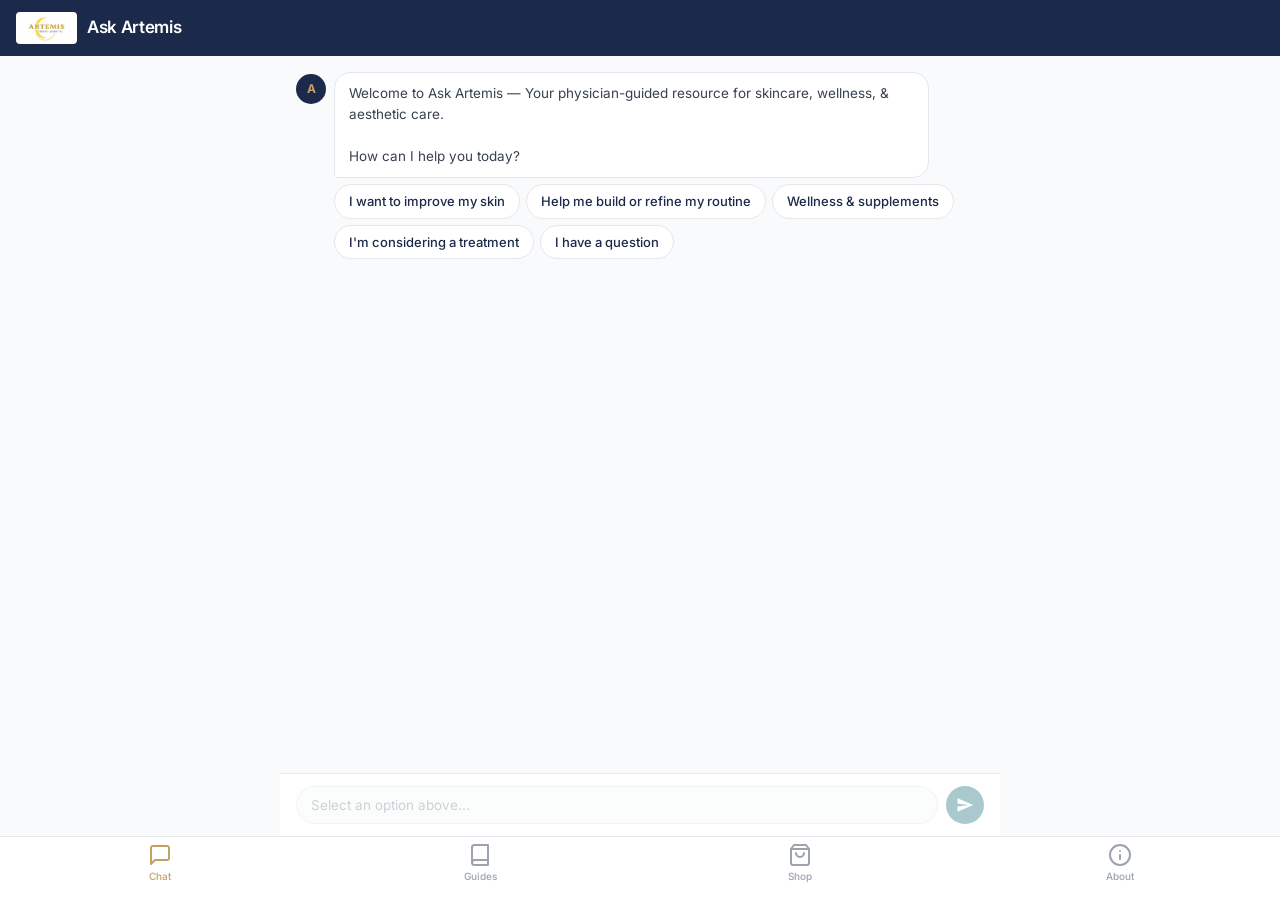
==== commit 57f6673c: "Redirect root URL to app.html — askartemis.health now loads Ask Artemis app" ====
--- a/index.html
+++ b/index.html
@@ -1,2542 +1,18 @@
 <!DOCTYPE html>
 <html lang="en">
 <head>
-<!--
-   ______                            __
-  / ____/___  ____ ___  ____  __  __/ /____  _____
- / /   / __ \/ __ `__ \/ __ \/ / / / __/ _ \/ ___/
-/ /___/ /_/ / / / / / / /_/ / /_/ / /_/  __/ /
-\____/\____/_/ /_/ /_/ .___/\__,_/\__/\___/_/
-                    /_/
-        Created with Perplexity Computer
-        https://www.perplexity.ai/computer
--->
-
-<!-- Perplexity Computer Attribution — SEO Meta Tags -->
-<meta name="generator" content="Perplexity Computer">
-<meta name="author" content="Perplexity Computer">
-<meta property="og:see_also" content="https://www.perplexity.ai/computer">
-<link rel="author" href="https://www.perplexity.ai/computer">
-
 <meta charset="UTF-8">
+<meta http-equiv="refresh" content="0;url=app.html">
 <meta name="viewport" content="width=device-width, initial-scale=1.0">
-<title>Artemis Modern Aesthetics — Chatbot Demo</title>
-<link rel="preconnect" href="https://fonts.googleapis.com">
-<link rel="preconnect" href="https://fonts.gstatic.com" crossorigin>
-<link href="https://fonts.googleapis.com/css2?family=Inter:wght@300;400;500;600;700&display=swap" rel="stylesheet">
-<style>
-/* ===== RESET & BASE ===== */
-*, *::before, *::after { box-sizing: border-box; margin: 0; padding: 0; }
-
-:root {
-  --navy: #1B2A4A;
-  --navy-light: #2A3D66;
-  --gold: #C4A265;
-  --gold-light: #D4B87A;
-  --white: #FFFFFF;
-  --gray-50: #F9FAFB;
-  --gray-100: #F5F5F5;
-  --gray-200: #E5E7EB;
-  --gray-300: #D1D5DB;
-  --gray-400: #9CA3AF;
-  --gray-500: #6B7280;
-  --gray-600: #4B5563;
-  --gray-700: #374151;
-  --gray-800: #1F2937;
-  --teal: #2A7B88;
-  --teal-dark: #1F6570;
-  --teal-light: #E0F2F4;
-  --red-soft: #DC4A68;
-  --font: 'Inter', -apple-system, BlinkMacSystemFont, 'Segoe UI', sans-serif;
-  --radius-sm: 6px;
-  --radius-md: 12px;
-  --radius-lg: 20px;
-  --radius-xl: 24px;
-  --shadow-sm: 0 1px 3px rgba(27,42,74,0.08);
-  --shadow-md: 0 4px 12px rgba(27,42,74,0.1);
-  --shadow-lg: 0 8px 30px rgba(27,42,74,0.15);
-  --shadow-xl: 0 16px 48px rgba(27,42,74,0.2);
-}
-
-body {
-  font-family: var(--font);
-  color: var(--gray-800);
-  background: var(--gray-50);
-  line-height: 1.6;
-  -webkit-font-smoothing: antialiased;
-  overflow-x: hidden;
-}
-
-a { color: inherit; text-decoration: none; }
-button { cursor: pointer; border: none; background: none; font-family: inherit; }
-img { max-width: 100%; display: block; }
-
-/* ===== LANDING PAGE ===== */
-.landing-header {
-  background: var(--navy);
-  padding: 16px 24px;
-  display: flex;
-  align-items: center;
-  justify-content: space-between;
-  position: sticky;
-  top: 0;
-  z-index: 50;
-}
-
-.logo-area {
-  display: flex;
-  align-items: center;
-  gap: 12px;
-}
-
-.logo-mark {
-  width: 40px;
-  height: 40px;
-  flex-shrink: 0;
-}
-
-.logo-text {
-  color: var(--white);
-  font-weight: 600;
-  font-size: 18px;
-  letter-spacing: -0.02em;
-}
-
-.logo-text span {
-  color: var(--gold);
-  font-weight: 400;
-  font-size: 12px;
-  display: block;
-  letter-spacing: 0.08em;
-  text-transform: uppercase;
-  margin-top: -2px;
-}
-
-.header-nav {
-  display: flex;
-  gap: 28px;
-  align-items: center;
-}
-
-.header-nav a {
-  color: rgba(255,255,255,0.75);
-  font-size: 14px;
-  font-weight: 500;
-  transition: color 0.2s;
-}
-
-.header-nav a:hover { color: var(--gold); }
-
-/* HERO */
-.hero {
-  background: linear-gradient(135deg, var(--navy) 0%, var(--navy-light) 50%, #354B75 100%);
-  padding: 100px 24px 120px;
-  text-align: center;
-  position: relative;
-  overflow: hidden;
-}
-
-.hero::before {
-  content: '';
-  position: absolute;
-  top: -50%;
-  right: -20%;
-  width: 600px;
-  height: 600px;
-  border-radius: 50%;
-  background: radial-gradient(circle, rgba(196,162,101,0.08) 0%, transparent 70%);
-  pointer-events: none;
-}
-
-.hero::after {
-  content: '';
-  position: absolute;
-  bottom: -30%;
-  left: -10%;
-  width: 500px;
-  height: 500px;
-  border-radius: 50%;
-  background: radial-gradient(circle, rgba(42,123,136,0.06) 0%, transparent 70%);
-  pointer-events: none;
-}
-
-.hero-badge {
-  display: inline-flex;
-  align-items: center;
-  gap: 8px;
-  background: rgba(196,162,101,0.15);
-  border: 1px solid rgba(196,162,101,0.3);
-  border-radius: 100px;
-  padding: 6px 16px;
-  font-size: 13px;
-  font-weight: 500;
-  color: var(--gold-light);
-  margin-bottom: 28px;
-  letter-spacing: 0.02em;
-}
-
-.hero-badge svg { width: 14px; height: 14px; }
-
-.hero h1 {
-  color: var(--white);
-  font-size: clamp(32px, 5vw, 56px);
-  font-weight: 700;
-  letter-spacing: -0.03em;
-  line-height: 1.1;
-  margin-bottom: 20px;
-  max-width: 700px;
-  margin-left: auto;
-  margin-right: auto;
-}
-
-.hero h1 em {
-  font-style: normal;
-  color: var(--gold);
-}
-
-.hero p {
-  color: rgba(255,255,255,0.7);
-  font-size: clamp(16px, 2vw, 19px);
-  max-width: 540px;
-  margin: 0 auto 36px;
-  line-height: 1.65;
-}
-
-.hero-ctas {
-  display: flex;
-  gap: 14px;
-  justify-content: center;
-  flex-wrap: wrap;
-}
-
-.btn-primary {
-  background: var(--teal);
-  color: var(--white);
-  padding: 14px 28px;
-  border-radius: var(--radius-sm);
-  font-size: 15px;
-  font-weight: 600;
-  transition: background 0.2s, transform 0.15s;
-  display: inline-flex;
-  align-items: center;
-  gap: 8px;
-}
-
-.btn-primary:hover { background: var(--teal-dark); transform: translateY(-1px); }
-
-.btn-outline {
-  background: transparent;
-  color: var(--white);
-  padding: 14px 28px;
-  border-radius: var(--radius-sm);
-  font-size: 15px;
-  font-weight: 500;
-  border: 1px solid rgba(255,255,255,0.25);
-  transition: border-color 0.2s, background 0.2s;
-}
-
-.btn-outline:hover { border-color: var(--gold); background: rgba(196,162,101,0.08); }
-
-/* DEMO NOTICE */
-.demo-notice {
-  background: var(--teal-light);
-  border: 1px solid rgba(42,123,136,0.2);
-  padding: 14px 24px;
-  text-align: center;
-  font-size: 14px;
-  color: var(--teal-dark);
-  font-weight: 500;
-}
-
-.demo-notice strong { color: var(--teal); }
-
-/* PRODUCTS SECTION */
-.products-section {
-  max-width: 1100px;
-  margin: 0 auto;
-  padding: 80px 24px;
-}
-
-.section-label {
-  font-size: 12px;
-  font-weight: 600;
-  text-transform: uppercase;
-  letter-spacing: 0.1em;
-  color: var(--gold);
-  margin-bottom: 8px;
-}
-
-.section-title {
-  font-size: clamp(24px, 3vw, 36px);
-  font-weight: 700;
-  color: var(--navy);
-  letter-spacing: -0.02em;
-  margin-bottom: 12px;
-}
-
-.section-desc {
-  color: var(--gray-500);
-  font-size: 16px;
-  max-width: 520px;
-  margin-bottom: 40px;
-}
-
-.product-grid {
-  display: grid;
-  grid-template-columns: repeat(auto-fill, minmax(240px, 1fr));
-  gap: 20px;
-}
-
-.product-card {
-  background: var(--white);
-  border-radius: var(--radius-md);
-  border: 1px solid var(--gray-200);
-  padding: 24px;
-  transition: box-shadow 0.3s, transform 0.2s;
-}
-
-.product-card:hover {
-  box-shadow: var(--shadow-md);
-  transform: translateY(-2px);
-}
-
-.product-card-icon {
-  width: 48px;
-  height: 48px;
-  border-radius: var(--radius-sm);
-  background: linear-gradient(135deg, var(--navy) 0%, var(--navy-light) 100%);
-  display: flex;
-  align-items: center;
-  justify-content: center;
-  margin-bottom: 16px;
-  color: var(--gold);
-  font-size: 18px;
-  font-weight: 700;
-}
-
-.product-card h3 {
-  font-size: 16px;
-  font-weight: 600;
-  color: var(--navy);
-  margin-bottom: 4px;
-  letter-spacing: -0.01em;
-}
-
-.product-card .price {
-  font-size: 14px;
-  font-weight: 600;
-  color: var(--teal);
-  margin-bottom: 8px;
-}
-
-.product-card p {
-  font-size: 13px;
-  color: var(--gray-500);
-  line-height: 1.55;
-  margin-bottom: 16px;
-}
-
-.product-card-cta {
-  font-size: 13px;
-  font-weight: 600;
-  color: var(--teal);
-  display: inline-flex;
-  align-items: center;
-  gap: 4px;
-  transition: gap 0.2s;
-}
-
-.product-card-cta:hover { gap: 8px; }
-
-/* FEATURES STRIP */
-.features-strip {
-  background: var(--navy);
-  padding: 60px 24px;
-}
-
-.features-inner {
-  max-width: 1100px;
-  margin: 0 auto;
-  display: grid;
-  grid-template-columns: repeat(auto-fit, minmax(220px, 1fr));
-  gap: 32px;
-}
-
-.feature-item {
-  text-align: center;
-}
-
-.feature-icon {
-  width: 48px;
-  height: 48px;
-  border-radius: 50%;
-  background: rgba(196,162,101,0.12);
-  display: flex;
-  align-items: center;
-  justify-content: center;
-  margin: 0 auto 14px;
-}
-
-.feature-item h4 {
-  color: var(--white);
-  font-size: 15px;
-  font-weight: 600;
-  margin-bottom: 6px;
-}
-
-.feature-item p {
-  color: rgba(255,255,255,0.55);
-  font-size: 13px;
-  line-height: 1.55;
-}
-
-/* FOOTER */
-.landing-footer {
-  background: var(--gray-100);
-  border-top: 1px solid var(--gray-200);
-  padding: 32px 24px;
-  text-align: center;
-}
-
-.landing-footer p {
-  font-size: 13px;
-  color: var(--gray-400);
-  margin-bottom: 6px;
-}
-
-.landing-footer a {
-  color: var(--gray-400);
-  text-decoration: underline;
-  text-underline-offset: 2px;
-}
-
-.landing-footer a:hover { color: var(--teal); }
-
-/* ===== CHATBOT WIDGET ===== */
-
-/* FLOATING BUTTON */
-.chat-toggle {
-  position: fixed;
-  bottom: 24px;
-  right: 24px;
-  width: 60px;
-  height: 60px;
-  border-radius: 50%;
-  background: var(--navy);
-  color: var(--gold);
-  box-shadow: var(--shadow-lg);
-  display: flex;
-  align-items: center;
-  justify-content: center;
-  z-index: 1000;
-  transition: transform 0.3s cubic-bezier(0.34,1.56,0.64,1), box-shadow 0.3s;
-  border: 2px solid rgba(196,162,101,0.3);
-}
-
-.chat-toggle:hover {
-  transform: scale(1.08);
-  box-shadow: var(--shadow-xl);
-}
-
-.chat-toggle.hidden { display: none; }
-
-.chat-toggle svg {
-  width: 28px;
-  height: 28px;
-  transition: transform 0.3s;
-}
-
-/* Pulse animation */
-.chat-toggle::before {
-  content: '';
-  position: absolute;
-  inset: -4px;
-  border-radius: 50%;
-  border: 2px solid var(--gold);
-  opacity: 0;
-  animation: chatPulse 3s ease-in-out infinite;
-}
-
-@keyframes chatPulse {
-  0%, 100% { opacity: 0; transform: scale(1); }
-  50% { opacity: 0.4; transform: scale(1.15); }
-}
-
-/* Notification badge */
-.chat-badge {
-  position: absolute;
-  top: -2px;
-  right: -2px;
-  width: 18px;
-  height: 18px;
-  border-radius: 50%;
-  background: var(--red-soft);
-  color: var(--white);
-  font-size: 10px;
-  font-weight: 700;
-  display: flex;
-  align-items: center;
-  justify-content: center;
-  border: 2px solid var(--white);
-}
-
-/* Tooltip */
-.chat-tooltip {
-  position: absolute;
-  bottom: 70px;
-  right: 0;
-  background: var(--white);
-  color: var(--navy);
-  font-size: 13px;
-  font-weight: 500;
-  padding: 8px 14px;
-  border-radius: var(--radius-sm);
-  box-shadow: var(--shadow-md);
-  white-space: nowrap;
-  pointer-events: none;
-  opacity: 0;
-  transform: translateY(4px);
-  transition: opacity 0.2s, transform 0.2s;
-}
-
-.chat-toggle:hover .chat-tooltip {
-  opacity: 1;
-  transform: translateY(0);
-}
-
-/* CHAT WINDOW */
-.chat-window {
-  position: fixed;
-  bottom: 96px;
-  right: 24px;
-  width: 380px;
-  height: 520px;
-  background: var(--white);
-  border-radius: var(--radius-xl);
-  box-shadow: var(--shadow-xl);
-  display: flex;
-  flex-direction: column;
-  z-index: 1001;
-  overflow: hidden;
-  transform: scale(0.85) translateY(20px);
-  opacity: 0;
-  pointer-events: none;
-  transition: transform 0.35s cubic-bezier(0.34,1.56,0.64,1), opacity 0.25s ease;
-  transform-origin: bottom right;
-}
-
-.chat-window.open {
-  transform: scale(1) translateY(0);
-  opacity: 1;
-  pointer-events: auto;
-}
-
-/* CHAT HEADER */
-.chat-header {
-  background: var(--navy);
-  padding: 18px 20px;
-  display: flex;
-  align-items: center;
-  gap: 12px;
-  flex-shrink: 0;
-}
-
-.chat-header-avatar {
-  width: 38px;
-  height: 38px;
-  border-radius: 50%;
-  background: rgba(196,162,101,0.15);
-  border: 1.5px solid var(--gold);
-  display: flex;
-  align-items: center;
-  justify-content: center;
-  flex-shrink: 0;
-}
-
-.chat-header-info {
-  flex: 1;
-  min-width: 0;
-}
-
-.chat-header-info h3 {
-  color: var(--white);
-  font-size: 14px;
-  font-weight: 600;
-  letter-spacing: -0.01em;
-  line-height: 1.3;
-}
-
-.chat-header-info p {
-  color: rgba(255,255,255,0.5);
-  font-size: 11px;
-  display: flex;
-  align-items: center;
-  gap: 5px;
-}
-
-.chat-header-info p::before {
-  content: '';
-  width: 6px;
-  height: 6px;
-  border-radius: 50%;
-  background: #4ADE80;
-  display: inline-block;
-}
-
-.chat-close {
-  color: rgba(255,255,255,0.5);
-  padding: 4px;
-  border-radius: var(--radius-sm);
-  transition: color 0.2s, background 0.2s;
-}
-
-.chat-close:hover {
-  color: var(--white);
-  background: rgba(255,255,255,0.1);
-}
-
-.chat-close svg { width: 20px; height: 20px; }
-
-/* CHAT MESSAGES */
-.chat-messages {
-  flex: 1;
-  overflow-y: auto;
-  padding: 16px;
-  display: flex;
-  flex-direction: column;
-  gap: 4px;
-  scroll-behavior: smooth;
-  background: var(--gray-50);
-}
-
-.chat-messages::-webkit-scrollbar { width: 4px; }
-.chat-messages::-webkit-scrollbar-track { background: transparent; }
-.chat-messages::-webkit-scrollbar-thumb { background: var(--gray-300); border-radius: 4px; }
-
-/* MESSAGE BUBBLES */
-.msg-row {
-  display: flex;
-  gap: 8px;
-  max-width: 92%;
-  animation: msgSlideUp 0.35s cubic-bezier(0.16, 1, 0.3, 1) forwards;
-  opacity: 0;
-}
-
-@keyframes msgSlideUp {
-  from { opacity: 0; transform: translateY(10px); }
-  to { opacity: 1; transform: translateY(0); }
-}
-
-.msg-row.bot { align-self: flex-start; }
-.msg-row.user { align-self: flex-end; flex-direction: row-reverse; }
-
-.msg-avatar {
-  width: 30px;
-  height: 30px;
-  border-radius: 50%;
-  background: var(--navy);
-  display: flex;
-  align-items: center;
-  justify-content: center;
-  flex-shrink: 0;
-  margin-top: 2px;
-  color: var(--gold);
-  font-size: 12px;
-  font-weight: 700;
-}
-
-.msg-row.user .msg-avatar {
-  background: var(--teal);
-  color: var(--white);
-}
-
-.msg-bubble {
-  padding: 10px 14px;
-  font-size: 13.5px;
-  line-height: 1.55;
-  border-radius: 16px;
-}
-
-.msg-row.bot .msg-bubble {
-  background: var(--white);
-  color: var(--gray-700);
-  border: 1px solid var(--gray-200);
-  border-bottom-left-radius: 4px;
-}
-
-.msg-row.user .msg-bubble {
-  background: var(--navy);
-  color: var(--white);
-  border-bottom-right-radius: 4px;
-}
-
-/* TYPING INDICATOR */
-.typing-indicator {
-  display: flex;
-  gap: 4px;
-  padding: 12px 16px;
-  align-items: center;
-}
-
-.typing-indicator span {
-  width: 7px;
-  height: 7px;
-  border-radius: 50%;
-  background: var(--gray-400);
-  animation: typingBounce 1.2s infinite;
-}
-
-.typing-indicator span:nth-child(2) { animation-delay: 0.15s; }
-.typing-indicator span:nth-child(3) { animation-delay: 0.3s; }
-
-@keyframes typingBounce {
-  0%, 80%, 100% { transform: translateY(0); opacity: 0.4; }
-  40% { transform: translateY(-4px); opacity: 1; }
-}
-
-/* QUICK REPLY BUTTONS */
-.quick-replies {
-  display: flex;
-  flex-wrap: wrap;
-  gap: 6px;
-  padding: 2px 0 8px;
-  align-self: flex-start;
-  max-width: 92%;
-  margin-left: 38px;
-  animation: msgSlideUp 0.35s cubic-bezier(0.16, 1, 0.3, 1) forwards;
-  opacity: 0;
-}
-
-.quick-reply-btn {
-  padding: 8px 14px;
-  border-radius: 100px;
-  font-size: 13px;
-  font-weight: 500;
-  background: var(--white);
-  color: var(--navy);
-  border: 1px solid var(--gray-200);
-  transition: all 0.2s;
-  line-height: 1.3;
-}
-
-.quick-reply-btn:hover {
-  background: var(--navy);
-  color: var(--white);
-  border-color: var(--navy);
-}
-
-.quick-reply-btn.cta-btn {
-  background: var(--teal);
-  color: var(--white);
-  border-color: var(--teal);
-}
-
-.quick-reply-btn.cta-btn:hover {
-  background: var(--teal-dark);
-  border-color: var(--teal-dark);
-}
-
-/* PRODUCT CARDS IN CHAT */
-.chat-product-card {
-  background: var(--white);
-  border: 1px solid var(--gray-200);
-  border-radius: var(--radius-md);
-  padding: 14px;
-  margin: 4px 0;
-  margin-left: 38px;
-  max-width: 280px;
-  animation: msgSlideUp 0.35s cubic-bezier(0.16, 1, 0.3, 1) forwards;
-  opacity: 0;
-  transition: box-shadow 0.2s;
-}
-
-.chat-product-card:hover { box-shadow: var(--shadow-sm); }
-
-.chat-product-header {
-  display: flex;
-  justify-content: space-between;
-  align-items: flex-start;
-  gap: 8px;
-  margin-bottom: 6px;
-}
-
-.chat-product-name {
-  font-size: 13.5px;
-  font-weight: 600;
-  color: var(--navy);
-  line-height: 1.3;
-}
-
-.chat-product-price {
-  font-size: 13px;
-  font-weight: 700;
-  color: var(--teal);
-  white-space: nowrap;
-}
-
-.chat-product-desc {
-  font-size: 12px;
-  color: var(--gray-500);
-  line-height: 1.5;
-  margin-bottom: 10px;
-}
-
-.chat-product-cta {
-  display: inline-flex;
-  align-items: center;
-  gap: 4px;
-  font-size: 12.5px;
-  font-weight: 600;
-  color: var(--teal);
-  transition: gap 0.2s;
-}
-
-.chat-product-cta:hover { gap: 8px; }
-
-/* DISCLAIMER */
-.chat-disclaimer {
-  font-size: 10.5px;
-  color: var(--gray-400);
-  padding: 4px 0;
-  margin-left: 38px;
-  line-height: 1.4;
-  max-width: 280px;
-  animation: msgSlideUp 0.35s cubic-bezier(0.16, 1, 0.3, 1) forwards;
-  opacity: 0;
-  font-style: italic;
-}
-
-/* CHAT INPUT */
-.chat-input-area {
-  padding: 12px 16px;
-  border-top: 1px solid var(--gray-200);
-  display: flex;
-  gap: 8px;
-  align-items: center;
-  background: var(--white);
-  flex-shrink: 0;
-}
-
-.chat-input {
-  flex: 1;
-  padding: 10px 14px;
-  border: 1px solid var(--gray-200);
-  border-radius: 100px;
-  font-size: 13.5px;
-  font-family: var(--font);
-  color: var(--gray-800);
-  outline: none;
-  transition: border-color 0.2s;
-  background: var(--gray-50);
-}
-
-.chat-input:focus { border-color: var(--teal); }
-.chat-input::placeholder { color: var(--gray-400); }
-
-.chat-input:disabled {
-  opacity: 0.5;
-  cursor: not-allowed;
-}
-
-.chat-send {
-  width: 38px;
-  height: 38px;
-  border-radius: 50%;
-  background: var(--teal);
-  color: var(--white);
-  display: flex;
-  align-items: center;
-  justify-content: center;
-  transition: background 0.2s, transform 0.15s;
-  flex-shrink: 0;
-}
-
-.chat-send:hover { background: var(--teal-dark); transform: scale(1.05); }
-.chat-send:disabled { opacity: 0.4; cursor: not-allowed; }
-.chat-send svg { width: 18px; height: 18px; }
-
-/* CHAT FOOTER */
-.chat-footer {
-  padding: 8px 16px;
-  text-align: center;
-  font-size: 10.5px;
-  color: var(--gray-400);
-  background: var(--white);
-  flex-shrink: 0;
-  border-top: 1px solid var(--gray-100);
-}
-
-.chat-footer a {
-  color: var(--gray-400);
-  text-decoration: underline;
-  text-underline-offset: 2px;
-}
-
-/* ===== MOBILE RESPONSIVE ===== */
-@media (max-width: 640px) {
-  .header-nav { display: none; }
-
-  .hero { padding: 60px 20px 80px; }
-
-  .hero-ctas { flex-direction: column; align-items: center; }
-  .btn-primary, .btn-outline { width: 100%; max-width: 280px; text-align: center; justify-content: center; }
-
-  .products-section { padding: 50px 16px; }
-  .product-grid { grid-template-columns: 1fr 1fr; gap: 12px; }
-  .product-card { padding: 16px; }
-
-  .features-inner { grid-template-columns: 1fr 1fr; gap: 20px; }
-
-  .chat-window {
-    bottom: 0;
-    right: 0;
-    width: 100%;
-    height: 100%;
-    border-radius: 0;
-    transform: translateY(100%);
-    opacity: 1;
-  }
-
-  .chat-window.open {
-    transform: translateY(0);
-  }
-
-  .chat-toggle {
-    bottom: 16px;
-    right: 16px;
-    width: 56px;
-    height: 56px;
-  }
-
-  .quick-replies { max-width: 88%; }
-  .chat-product-card { max-width: 85%; }
-  .chat-disclaimer { max-width: 85%; }
-}
-
-@media (max-width: 400px) {
-  .product-grid { grid-template-columns: 1fr; }
-}
-</style>
+<title>Ask Artemis</title>
+<link rel="canonical" href="https://askartemis.health/app.html">
+<meta property="og:title" content="Ask Artemis">
+<meta property="og:description" content="Your physician-guided resource for skincare, wellness, and aesthetic care.">
+<meta property="og:image" content="https://askartemis.health/og-image.png">
+<meta property="og:url" content="https://askartemis.health">
+<meta property="og:type" content="website">
 </head>
 <body>
-
-<!-- ===== LANDING PAGE ===== -->
-<header class="landing-header">
-  <div class="logo-area">
-    <svg class="logo-mark" viewBox="0 0 40 40" fill="none" xmlns="http://www.w3.org/2000/svg">
-      <circle cx="20" cy="20" r="19" stroke="#C4A265" stroke-width="1.5" fill="none"/>
-      <path d="M20 8 L12 30 L16.5 30 L18 25.5 L22 25.5 L23.5 30 L28 30 Z M19 22 L20 17.5 L21 22 Z" fill="#C4A265"/>
-      <path d="M14 32 C14 32 17 34 20 34 C23 34 26 32 26 32" stroke="#C4A265" stroke-width="1" stroke-linecap="round" fill="none" opacity="0.5"/>
-    </svg>
-    <div class="logo-text">
-      Artemis Modern Aesthetics
-      <span>Medford, New Jersey</span>
-    </div>
-  </div>
-  <nav class="header-nav">
-    <a href="#">Services</a>
-    <a href="#">Skincare</a>
-    <a href="#">About</a>
-    <a href="#">Contact</a>
-  </nav>
-</header>
-
-<div class="demo-notice">
-  <strong>Demo Mode</strong> — This page demonstrates how the Artemis AI chatbot widget would appear on your website. Click the chat button to try it.
-</div>
-
-<section class="hero">
-  <div class="hero-badge">
-    <svg viewBox="0 0 16 16" fill="none"><path d="M8 1l2.1 4.2L15 6l-3.5 3.4.8 4.8L8 12l-4.3 2.2.8-4.8L1 6l4.9-.8L8 1z" fill="currentColor"/></svg>
-    Physician-Only Practice
-  </div>
-  <h1>Science-Backed Skincare for <em>Real Results</em></h1>
-  <p>Dr. McCann's boutique aesthetic practice combines clinical expertise with premium PCA Skin products and physician-grade supplements.</p>
-  <div class="hero-ctas">
-    <a href="https://partners.pcaskin.com/artemis-medspa" target="_blank" rel="noopener noreferrer" class="btn-primary">
-      Shop PCA Skincare
-      <svg width="16" height="16" viewBox="0 0 16 16" fill="none"><path d="M3 8h10M9 4l4 4-4 4" stroke="currentColor" stroke-width="1.5" stroke-linecap="round" stroke-linejoin="round"/></svg>
-    </a>
-    <a href="#" class="btn-outline">Request a Consultation</a>
-  </div>
-</section>
-
-<section class="products-section">
-  <div class="section-label">Featured Products</div>
-  <h2 class="section-title">Physician-Selected Skincare</h2>
-  <p class="section-desc">Each product in our collection is personally selected by Dr. McCann for clinical efficacy and quality.</p>
-  <div class="product-grid">
-    <div class="product-card">
-      <div class="product-card-icon">HA</div>
-      <h3>Hyaluronic Acid Boosting Serum</h3>
-      <div class="price">$128.00</div>
-      <p>Deep hydration for plump, healthy-looking skin. The essential serum for every routine.</p>
-      <a href="https://partners.pcaskin.com/artemis-medspa" target="_blank" rel="noopener noreferrer" class="product-card-cta">
-        View Product <svg width="14" height="14" viewBox="0 0 16 16" fill="none"><path d="M3 8h10M9 4l4 4-4 4" stroke="currentColor" stroke-width="1.5" stroke-linecap="round" stroke-linejoin="round"/></svg>
-      </a>
-    </div>
-    <div class="product-card">
-      <div class="product-card-icon">CE</div>
-      <h3>C&E Advanced</h3>
-      <div class="price">$135.00</div>
-      <p>Advanced antioxidant treatment to diminish dark spots and soothe irritated skin.</p>
-      <a href="https://partners.pcaskin.com/artemis-medspa" target="_blank" rel="noopener noreferrer" class="product-card-cta">
-        View Product <svg width="14" height="14" viewBox="0 0 16 16" fill="none"><path d="M3 8h10M9 4l4 4-4 4" stroke="currentColor" stroke-width="1.5" stroke-linecap="round" stroke-linejoin="round"/></svg>
-      </a>
-    </div>
-    <div class="product-card">
-      <div class="product-card-icon">SPF</div>
-      <h3>Sheer Tint SPF 45</h3>
-      <div class="price">$56.00</div>
-      <p>Universally tinted, water-resistant sunscreen with antioxidant protection.</p>
-      <a href="https://partners.pcaskin.com/artemis-medspa" target="_blank" rel="noopener noreferrer" class="product-card-cta">
-        View Product <svg width="14" height="14" viewBox="0 0 16 16" fill="none"><path d="M3 8h10M9 4l4 4-4 4" stroke="currentColor" stroke-width="1.5" stroke-linecap="round" stroke-linejoin="round"/></svg>
-      </a>
-    </div>
-    <div class="product-card">
-      <div class="product-card-icon">PM</div>
-      <h3>Pro-Max Age Renewal</h3>
-      <div class="price">$221.00</div>
-      <p>Advanced anti-aging serum clinically shown to help lift and firm skin.</p>
-      <a href="https://partners.pcaskin.com/artemis-medspa" target="_blank" rel="noopener noreferrer" class="product-card-cta">
-        View Product <svg width="14" height="14" viewBox="0 0 16 16" fill="none"><path d="M3 8h10M9 4l4 4-4 4" stroke="currentColor" stroke-width="1.5" stroke-linecap="round" stroke-linejoin="round"/></svg>
-      </a>
-    </div>
-  </div>
-</section>
-
-<section class="features-strip">
-  <div class="features-inner">
-    <div class="feature-item">
-      <div class="feature-icon">
-        <svg width="22" height="22" viewBox="0 0 24 24" fill="none"><path d="M12 2C6.48 2 2 6.48 2 12s4.48 10 10 10 10-4.48 10-10S17.52 2 12 2zm-2 15l-5-5 1.41-1.41L10 14.17l7.59-7.59L19 8l-9 9z" fill="#C4A265"/></svg>
-      </div>
-      <h4>Physician-Directed</h4>
-      <p>Every product and treatment personally selected by Dr. McCann</p>
-    </div>
-    <div class="feature-item">
-      <div class="feature-icon">
-        <svg width="22" height="22" viewBox="0 0 24 24" fill="none"><path d="M19 3H5c-1.1 0-2 .9-2 2v14c0 1.1.9 2 2 2h14c1.1 0 2-.9 2-2V5c0-1.1-.9-2-2-2zm-7 14c-3.31 0-6-2.69-6-6s2.69-6 6-6 6 2.69 6 6-2.69 6-6 6z" fill="#C4A265"/></svg>
-      </div>
-      <h4>Clinical-Grade Products</h4>
-      <p>PCA Skin and Pure Encapsulations — professional formulations only</p>
-    </div>
-    <div class="feature-item">
-      <div class="feature-icon">
-        <svg width="22" height="22" viewBox="0 0 24 24" fill="none"><path d="M12 1L3 5v6c0 5.55 3.84 10.74 9 12 5.16-1.26 9-6.45 9-12V5l-9-4zm0 10.99h7c-.53 4.12-3.28 7.79-7 8.94V12H5V6.3l7-3.11v8.8z" fill="#C4A265"/></svg>
-      </div>
-      <h4>Science-Backed</h4>
-      <p>Evidence-based skincare and wellness recommendations</p>
-    </div>
-    <div class="feature-item">
-      <div class="feature-icon">
-        <svg width="22" height="22" viewBox="0 0 24 24" fill="none"><path d="M12 2C6.48 2 2 6.48 2 12s4.48 10 10 10 10-4.48 10-10S17.52 2 12 2zm-1 17.93c-3.95-.49-7-3.85-7-7.93 0-.62.08-1.21.21-1.79L9 15v1c0 1.1.9 2 2 2v1.93zm6.9-2.54c-.26-.81-1-1.39-1.9-1.39h-1v-3c0-.55-.45-1-1-1H8v-2h2c.55 0 1-.45 1-1V7h2c1.1 0 2-.9 2-2v-.41c2.93 1.19 5 4.06 5 7.41 0 2.08-.8 3.97-2.1 5.39z" fill="#C4A265"/></svg>
-      </div>
-      <h4>Personalized Care</h4>
-      <p>Tailored recommendations for your unique skin concerns</p>
-    </div>
-  </div>
-</section>
-
-<footer class="landing-footer">
-  <p>&copy; 2026 Artemis Modern Aesthetics — Medford, NJ. This is a chatbot demo page.</p>
-  <p><a href="https://www.perplexity.ai/computer" target="_blank" rel="noopener noreferrer">Created with Perplexity Computer</a></p>
-</footer>
-
-
-<!-- ===== CHAT TOGGLE BUTTON ===== -->
-<button class="chat-toggle" id="chatToggle" aria-label="Ask Artemis">
-  <span class="chat-badge">1</span>
-  <span class="chat-tooltip">Ask Artemis</span>
-  <svg viewBox="0 0 28 28" fill="none">
-    <path d="M4 20.5V6.5C4 5.4 4.9 4.5 6 4.5H22C23.1 4.5 24 5.4 24 6.5V17.5C24 18.6 23.1 19.5 22 19.5H8L4 23.5V20.5Z" stroke="currentColor" stroke-width="1.8" stroke-linecap="round" stroke-linejoin="round"/>
-    <circle cx="9.5" cy="12" r="1.2" fill="currentColor"/>
-    <circle cx="14" cy="12" r="1.2" fill="currentColor"/>
-    <circle cx="18.5" cy="12" r="1.2" fill="currentColor"/>
-  </svg>
-</button>
-
-
-<!-- ===== CHAT WINDOW ===== -->
-<div class="chat-window" id="chatWindow">
-  <!-- HEADER -->
-  <div class="chat-header">
-    <div class="chat-header-avatar">
-      <svg width="18" height="18" viewBox="0 0 24 24" fill="none">
-        <path d="M12 2L8 10H3L7.5 14.5L5.5 22L12 17.5L18.5 22L16.5 14.5L21 10H16L12 2Z" fill="#C4A265"/>
-      </svg>
-    </div>
-    <div class="chat-header-info">
-      <h3>Ask Artemis</h3>
-      <p>Online now</p>
-    </div>
-    <button class="chat-close" id="chatClose" aria-label="Close chat">
-      <svg viewBox="0 0 20 20" fill="none"><path d="M5 5l10 10M15 5L5 15" stroke="currentColor" stroke-width="1.5" stroke-linecap="round"/></svg>
-    </button>
-  </div>
-
-  <!-- MESSAGES -->
-  <div class="chat-messages" id="chatMessages"></div>
-
-  <!-- INPUT -->
-  <div class="chat-input-area">
-    <input type="text" class="chat-input" id="chatInput" placeholder="Type a message..." autocomplete="off" disabled>
-    <button class="chat-send" id="chatSend" disabled aria-label="Send message">
-      <svg viewBox="0 0 20 20" fill="none"><path d="M3 10l14-7-7 14v-7H3z" fill="currentColor"/></svg>
-    </button>
-  </div>
-
-  <!-- FOOTER -->
-  <div class="chat-footer">
-    Powered by <strong>Artemis AI</strong> · <a href="https://www.perplexity.ai/computer" target="_blank" rel="noopener noreferrer">Built with Perplexity</a>
-  </div>
-</div>
-
-
-<script>
-// ===================================================================
-// ARTEMIS CHATBOT — CLINICAL CONCIERGE CONVERSATION ENGINE
-// All conversation flows are pre-built decision trees (no API calls)
-// Rebuilt per 4-path architecture specification
-// ===================================================================
-
-const SHOP_URL = 'https://partners.pcaskin.com/artemis-medspa';
-const DISPENSARY_URL = 'https://patientdirect.pureencapsulationspro.com/patients/sign_up?practice_code=975630';
-const CONTACT_URL = 'https://www.artemis-medspa.com/contact';
-
-// ===== PRODUCT DATABASE =====
-const PRODUCTS = {
-  // ACNE
-  'facial_wash_oily': { name: 'Facial Wash Oily/Problem', price: '$42.00', desc: 'Purifies pores and removes excess oil — formulated for breakout-prone skin.' },
-  'bpo_cleanser': { name: 'BPO 5% Cleanser', price: '$48.00', desc: 'Powerful 5% benzoyl peroxide daily cleanser that may help control acne breakouts.' },
-  'blemish_bar': { name: 'Blemish Control Bar', price: '$62.00', desc: 'Purifying cleansing bar for oily skin to help clear pores of excess oil and debris.' },
-  'acne_gel': { name: 'Acne Gel', price: '$72.00', desc: 'Advanced formula with OmniSome delivery system that may help support clearer skin.' },
-  'clearskin': { name: 'Clearskin', price: '$63.00', desc: 'Lightweight moisturizer that may help balance oily and breakout-prone complexions.' },
-  'intensive_clarity': { name: 'Intensive Clarity Treatment: 0.5% pure retinol', price: '$120.00', desc: 'Nighttime retinol treatment commonly used for those prone to breakouts.' },
-
-  // DISCOLORATION
-  'pigment_bar': { name: 'Pigment Bar\u00ae', price: '$62.00', desc: 'Advanced cleansing bar formulated to promote an even skin tone.' },
-  'vb3_serum': { name: 'Vitamin b3 Brightening Serum', price: '$130.00', desc: 'Visibly brightens dark spots and helps even skin tone with niacinamide.' },
-  'pigment_gel_pro': { name: 'Pigment Gel Pro', price: '$130.00', desc: 'Advanced spot treatment that may help with the appearance of stubborn discoloration.' },
-  'pigment_gel_hq_free': { name: 'Pigment Gel\u00ae HQ Free', price: '$96.00', desc: 'Hydroquinone-free spot treatment serum to promote an even skin tone.' },
-  'ce_advanced': { name: 'C&E Advanced', price: '$135.00', desc: 'Antioxidant treatment that may help diminish the appearance of dark spots.' },
-  'intensive_brightening': { name: 'Intensive Brightening Treatment: 0.5% pure retinol', price: '$120.00', desc: 'Retinol nighttime treatment for those concerned with uneven skin tone.' },
-
-  // REDNESS & SENSITIVITY
-  'creamy_cleanser': { name: 'Creamy Cleanser', price: '$42.00', desc: 'Gentle, hydrating cleanser that removes dirt and makeup without stripping the skin.' },
-  'anti_redness': { name: 'Anti-Redness Serum', price: '$72.00', desc: 'Calms, soothes and may help improve the appearance of sensitive, redness-prone skin.' },
-  'dual_action': { name: 'Dual Action Redness Relief', price: '$128.00', desc: 'May help improve barrier function while supporting reduced sensitivity and redness.' },
-  'clinicalm': { name: 'CliniCalm\u2122 1%', price: '$65.00', desc: 'Soothing therapeutic treatment with 1% hydrocortisone for temporary relief of irritation.' },
-  'retinol_sensitive': { name: 'Retinol Treatment for Sensitive Skin', price: '$120.00', desc: 'Gentle retinol specifically formulated for sensitive skin.' },
-  'rebalance': { name: 'ReBalance', price: '$63.00', desc: 'Lightweight moisturizer powered by antioxidants to help restore pH balance.' },
-
-  // AGING
-  'exlinea_pro': { name: 'ExLinea\u00ae Pro Peptide Serum', price: '$154.00', desc: 'Advanced neuropeptide serum that may help minimize the appearance of fine lines and wrinkles.' },
-  'exlinea_peptide': { name: 'ExLinea\u00ae Peptide Smoothing Serum', price: '$125.00', desc: 'Targeted peptide spot treatment for expression lines.' },
-  'pro_max': { name: 'Pro-Max Age Renewal', price: '$221.00', desc: 'Advanced anti-aging serum clinically shown to help lift and firm skin.' },
-  'total_strength': { name: 'Total Strength Serum', price: '$113.00', desc: 'Peptide and growth factor formulation for the appearance of fine lines and wrinkles.' },
-  'collagen_hydrator': { name: 'Collagen Hydrator', price: '$63.00', desc: 'Rich moisturizer that may help firm, soothe and revitalize skin.' },
-  'intensive_age': { name: 'Intensive Age Refining Treatment: 0.5% pure retinol', price: '$120.00', desc: 'The pure retinol nighttime treatment for those concerned with signs of aging.' },
-  'hydraluxe': { name: 'HydraLuxe', price: '$161.00', desc: 'Rich, luxurious moisturizer for deep hydration with anti-aging benefits.' },
-  'rejuvenating': { name: 'Rejuvenating Serum', price: '$109.00', desc: 'Age-prevention serum with grape fruit stem cell extract and epidermal growth factor.' },
-
-  // DRYNESS
-  'ha_serum': { name: 'Hyaluronic Acid Boosting Serum', price: '$128.00', desc: 'The essential hydration serum for plump, healthy-looking skin.' },
-  'hydrating_serum': { name: 'Hydrating Serum', price: '$109.00', desc: 'Lightweight serum with antioxidants and moisture-binding ingredients.' },
-  'hydrating_toner': { name: 'Hydrating Toner', price: '$48.00', desc: 'Weightless daily-use toner for deep hydration and antioxidant protection.' },
-  'ha_mask': { name: 'Hyaluronic Acid Overnight Mask', price: '$84.00', desc: 'Nourishing overnight mask for more luminous, deeply hydrated skin.' },
-  'hydrating_mask': { name: 'Hydrating Mask', price: '$72.00', desc: 'At-home mask with soothing ingredients and botanicals to reduce dryness.' },
-  'silkcoat': { name: 'Silkcoat\u00ae Balm', price: '$63.00', desc: 'The ultimate moisturizer for dry and mature skin \u2014 rich, nourishing formula.' },
-
-  // TEXTURE & PORES
-  'nutrient_toner': { name: 'Nutrient Toner', price: '$46.00', desc: 'Pumpkin wine-based toner to refine pore appearance and gently exfoliate.' },
-  'daily_exfoliant': { name: 'Daily Exfoliant', price: '$48.00', desc: 'Gently polishes away dead skin cells to reveal radiant, smoother skin.' },
-  'pore_refining': { name: 'Pore Refining Treatment', price: '$72.00', desc: 'Powerful triple-method exfoliant for dramatically smoother and softer skin.' },
-  'resurfacing': { name: 'Resurfacing Serum', price: '$113.00', desc: 'Multi-tasking serum to gently exfoliate dull skin for a radiant complexion.' },
-  'smoothing_toner': { name: 'Smoothing Toner', price: '$48.00', desc: 'Formulated with aloe and fruit acids to refine and smooth skin texture.' },
-  'detox_mask': { name: 'Detoxifying Mask', price: '$72.00', desc: 'Charcoal mask that minimizes pore appearance while absorbing excess oil and impurities.' },
-
-  // SPF
-  'sheer_tint_spf': { name: 'Sheer Tint Broad Spectrum SPF 45', price: '$56.00', desc: 'Universally tinted, water-resistant sunscreen with antioxidant protection.' },
-  'weightless_spf': { name: 'Weightless Protection Broad Spectrum SPF 45', price: '$52.00', desc: 'Lightweight, fast-absorbing SPF with caffeine antioxidant protection.' },
-  'hydrator_spf': { name: 'Hydrator Plus Broad Spectrum SPF 30', price: '$52.00', desc: 'Our most hydrating sunscreen \u2014 protects and moisturizes in one step.' },
-  'hydramatte': { name: 'HydraMatte', price: '$102.00', desc: 'Immediate and long-term hydration that reduces surface oil and minimizes pore appearance.' },
-
-  // CLEANSERS
-  'facial_wash': { name: 'Facial Wash', price: '$42.00', desc: 'Effectively removes makeup, oil, and impurities without stripping the skin.' },
-
-  // NECK & D\u00c9COLLET\u00c9
-  'perfecting_neck': { name: 'Perfecting Neck & D\u00e9collet\u00e9', price: '$97.00', desc: 'Corrective cream with peptides and retinol specifically formulated for the delicate neck and chest area.' },
-};
-
-// ===== RECOMMENDATION SETS BY CONCERN + SKIN TYPE =====
-const RECOMMENDATIONS = {
-  'acne': {
-    'oily': {
-      products: ['facial_wash_oily', 'acne_gel', 'clearskin'],
-      message: 'Based on your concerns with acne and oily skin, here\'s what I\'d recommend to get started:',
-      summary: 'This 3-step routine may help support clearer skin.'
-    },
-    'dry': {
-      products: ['creamy_cleanser', 'acne_gel', 'clearskin'],
-      message: 'For acne concerns with dry skin, a gentle approach may work well:',
-      summary: 'This routine balances breakout support with gentle hydration.'
-    },
-    'combination': {
-      products: ['facial_wash_oily', 'acne_gel', 'rebalance'],
-      message: 'For combination skin with acne concerns, here\'s a balanced approach:',
-      summary: 'This routine addresses breakouts while maintaining moisture balance.'
-    },
-    'sensitive': {
-      products: ['creamy_cleanser', 'acne_gel', 'rebalance'],
-      message: 'For sensitive skin with acne concerns, gentle formulas are key:',
-      summary: 'This routine supports breakout-prone sensitive skin without irritation.'
-    },
-    'notsure': {
-      products: ['facial_wash_oily', 'acne_gel', 'clearskin'],
-      message: 'Here\'s a well-rounded starting routine for acne concerns:',
-      summary: 'This versatile routine may help support clearer skin for most skin types.'
-    }
-  },
-  'discoloration': {
-    'oily': {
-      products: ['pigment_bar', 'vb3_serum', 'sheer_tint_spf'],
-      message: 'For dark spots with oily skin, here\'s what may help:',
-      summary: 'SPF is essential when addressing discoloration \u2014 it helps prevent new dark spots.'
-    },
-    'dry': {
-      products: ['creamy_cleanser', 'vb3_serum', 'hydrator_spf'],
-      message: 'For discoloration with dry skin, hydration and brightening together:',
-      summary: 'This routine may help brighten while keeping skin comfortable and hydrated.'
-    },
-    'combination': {
-      products: ['pigment_bar', 'vb3_serum', 'sheer_tint_spf'],
-      message: 'For combination skin with discoloration concerns:',
-      summary: 'Consistent use of SPF is key when targeting dark spots and uneven tone.'
-    },
-    'sensitive': {
-      products: ['creamy_cleanser', 'pigment_gel_hq_free', 'sheer_tint_spf'],
-      message: 'For sensitive skin with discoloration, we recommend gentler formulas:',
-      summary: 'The HQ-free formula is designed for sensitive skin while addressing tone.'
-    },
-    'notsure': {
-      products: ['pigment_bar', 'vb3_serum', 'sheer_tint_spf'],
-      message: 'Here\'s a great starting point for discoloration concerns:',
-      summary: 'Brightening ingredients combined with daily SPF may help support more even tone.'
-    }
-  },
-  'redness': {
-    'oily': {
-      products: ['creamy_cleanser', 'anti_redness', 'rebalance'],
-      message: 'For redness with oily skin, calming and balancing products:',
-      summary: 'This routine may help soothe redness while keeping excess oil in check.'
-    },
-    'dry': {
-      products: ['creamy_cleanser', 'dual_action', 'silkcoat'],
-      message: 'For redness with dry skin, barrier repair is key:',
-      summary: 'Strengthening the skin barrier may help reduce redness and sensitivity over time.'
-    },
-    'combination': {
-      products: ['creamy_cleanser', 'anti_redness', 'rebalance'],
-      message: 'For combination skin with redness, a gentle approach:',
-      summary: 'This routine may help calm irritation while maintaining balance.'
-    },
-    'sensitive': {
-      products: ['creamy_cleanser', 'clinicalm', 'dual_action'],
-      message: 'For sensitive, redness-prone skin, the gentlest options:',
-      summary: 'These products are specifically designed for reactive, sensitive skin.'
-    },
-    'notsure': {
-      products: ['creamy_cleanser', 'anti_redness', 'rebalance'],
-      message: 'Here\'s a soothing routine for redness concerns:',
-      summary: 'Gentle, calming ingredients may help support a more comfortable complexion.'
-    }
-  },
-  'aging': {
-    'oily': {
-      products: ['facial_wash_oily', 'total_strength', 'collagen_hydrator'],
-      message: 'For aging concerns with oily skin:',
-      summary: 'Peptide-based treatments may help support firmer skin without heavy formulas.'
-    },
-    'dry': {
-      products: ['creamy_cleanser', 'exlinea_pro', 'hydraluxe'],
-      message: 'For aging concerns with dry skin, rich hydration meets anti-aging:',
-      summary: 'Deep hydration may help plump fine lines and support a youthful appearance.'
-    },
-    'combination': {
-      products: ['creamy_cleanser', 'total_strength', 'collagen_hydrator'],
-      message: 'For combination skin with aging concerns:',
-      summary: 'This balanced routine targets fine lines without over-moisturizing.'
-    },
-    'sensitive': {
-      products: ['creamy_cleanser', 'rejuvenating', 'collagen_hydrator'],
-      message: 'For sensitive skin with aging concerns, gentle yet effective:',
-      summary: 'These formulas support skin renewal while being kind to sensitive skin.'
-    },
-    'notsure': {
-      products: ['creamy_cleanser', 'exlinea_pro', 'collagen_hydrator'],
-      message: 'Here\'s a strong starting routine for aging concerns:',
-      summary: 'Peptides and hydration may help support a more youthful complexion.'
-    }
-  },
-  'dryness': {
-    'oily': {
-      products: ['hydrating_toner', 'hydrating_serum', 'hydramatte'],
-      message: 'Even oily skin can be dehydrated \u2014 here\'s what may help:',
-      summary: 'Lightweight hydration may help balance oil production over time.'
-    },
-    'dry': {
-      products: ['creamy_cleanser', 'ha_serum', 'hydraluxe'],
-      message: 'For deeply dry skin, maximum hydration:',
-      summary: 'Layering hydrating products may help restore moisture and comfort.'
-    },
-    'combination': {
-      products: ['hydrating_toner', 'ha_serum', 'rebalance'],
-      message: 'For combination skin with dryness concerns:',
-      summary: 'Targeted hydration where you need it, lightweight where you don\'t.'
-    },
-    'sensitive': {
-      products: ['creamy_cleanser', 'ha_serum', 'silkcoat'],
-      message: 'For sensitive, dry skin \u2014 gentle and deeply nourishing:',
-      summary: 'These gentle formulas may help restore and protect dry, reactive skin.'
-    },
-    'notsure': {
-      products: ['hydrating_toner', 'ha_serum', 'collagen_hydrator'],
-      message: 'Here\'s a great hydration-focused routine:',
-      summary: 'Hyaluronic acid is one of the most effective hydrators for all skin types.'
-    }
-  },
-  'texture': {
-    'oily': {
-      products: ['nutrient_toner', 'pore_refining', 'hydramatte'],
-      message: 'For texture and pore concerns with oily skin:',
-      summary: 'Exfoliation and pore refinement may help smooth skin texture over time.'
-    },
-    'dry': {
-      products: ['daily_exfoliant', 'resurfacing', 'collagen_hydrator'],
-      message: 'For texture concerns with dry skin, gentle resurfacing:',
-      summary: 'Regular gentle exfoliation may help reveal smoother skin without dryness.'
-    },
-    'combination': {
-      products: ['smoothing_toner', 'pore_refining', 'rebalance'],
-      message: 'For combination skin with texture concerns:',
-      summary: 'Targeted exfoliation may help refine texture while maintaining balance.'
-    },
-    'sensitive': {
-      products: ['daily_exfoliant', 'resurfacing', 'rebalance'],
-      message: 'For sensitive skin with texture concerns, we go gentle:',
-      summary: 'These mild exfoliants may help smooth skin without triggering sensitivity.'
-    },
-    'notsure': {
-      products: ['smoothing_toner', 'pore_refining', 'rebalance'],
-      message: 'Here\'s a great starting point for texture and pore refinement:',
-      summary: 'Consistent exfoliation is key for smoother, more refined skin.'
-    }
-  }
-};
-
-// Concern label mapping
-const CONCERN_LABELS = {
-  'acne': 'acne',
-  'discoloration': 'discoloration',
-  'redness': 'redness and sensitivity',
-  'aging': 'aging and fine lines',
-  'dryness': 'dryness and dehydration',
-  'texture': 'texture and pores'
-};
-
-// Skin type labels
-const SKINTYPE_LABELS = {
-  'oily': 'oily',
-  'dry': 'dry',
-  'combination': 'combination',
-  'sensitive': 'sensitive',
-  'notsure': 'your'
-};
-
-// Collection labels for "See Full Collection" buttons
-const COLLECTION_LABELS = {
-  'acne': 'Acne Collection',
-  'discoloration': 'Brightening Collection',
-  'redness': 'Redness Relief Collection',
-  'aging': 'Anti-Aging Collection',
-  'dryness': 'Hydration Collection',
-  'texture': 'Pore Refining Collection'
-};
-
-// Supplement data
-const SUPPLEMENTS = {
-  'sleep': {
-    goal: 'healthy sleep patterns',
-    intro: 'Restorative sleep is when your body repairs itself \u2014 it\'s when collagen synthesis peaks and cellular turnover accelerates. Poor sleep quality directly impacts skin health, energy, and recovery.',
-    products: [
-      { name: 'Magnesium Glycinate', desc: 'A highly absorbable form of magnesium that may help support muscle relaxation and restful sleep quality.' },
-      { name: 'Best-Rest Formula', desc: 'A comprehensive blend of botanicals and nutrients commonly used to support healthy sleep onset and duration.' }
-    ],
-    outro: 'These supplements may help support restful sleep when combined with good sleep habits.'
-  },
-  'stress': {
-    goal: 'stress resilience',
-    intro: 'Chronic stress elevates cortisol, which can affect skin, weight, and energy. Managing your body\'s stress response is one of the most impactful things you can do for both your appearance and how you feel.',
-    products: [
-      { name: 'Ashwagandha', desc: 'An adaptogenic herb traditionally used to help the body manage occasional stress and support calm focus.' },
-      { name: 'L-Theanine', desc: 'An amino acid naturally found in green tea that may help promote relaxation without drowsiness.' }
-    ],
-    outro: 'These adaptogens and calming nutrients may help support your body\'s natural stress response.'
-  },
-  'energy': {
-    goal: 'energy and focus',
-    intro: 'Sustained energy starts at the cellular level \u2014 with mitochondrial function, B-vitamin metabolism, and adequate CoQ10. Rather than stimulants, physician-grade supplements target the root of energy production.',
-    products: [
-      { name: 'B-Complex Plus', desc: 'Comprehensive B-vitamin formula that may help support energy metabolism and cognitive function.' },
-      { name: 'CoQ10', desc: 'A vital coenzyme that may help support cellular energy production and antioxidant protection.' }
-    ],
-    outro: 'B-vitamins and CoQ10 are foundational nutrients commonly used to support natural energy levels.'
-  },
-  'gut': {
-    goal: 'digestive wellness',
-    intro: 'Your gut microbiome influences immunity, mood, and even skin clarity. A compromised gut barrier can contribute to systemic inflammation \u2014 which shows up in your skin, energy, and overall wellness.',
-    products: [
-      { name: 'Probiotic-5', desc: 'A multi-strain probiotic that may help support healthy gut flora and digestive comfort.' },
-      { name: 'GI Integrity', desc: 'A targeted formula with L-glutamine and herbs commonly used to support intestinal barrier function.' }
-    ],
-    outro: 'Gut health is foundational to overall wellness \u2014 these formulas may help support a healthy digestive system.'
-  },
-  'immune': {
-    goal: 'immune resilience',
-    intro: 'A strong immune system is your foundation. Vitamin D and zinc are two of the most well-researched nutrients for immune modulation \u2014 yet most adults are deficient in one or both.',
-    products: [
-      { name: 'Vitamin D3 5,000 IU', desc: 'A highly bioavailable form of vitamin D commonly used to support immune function and bone health.' },
-      { name: 'Zinc 30', desc: 'An essential mineral that may help support immune system function and cellular repair.' }
-    ],
-    outro: 'Vitamin D and zinc are two of the most well-researched nutrients for immune support.'
-  },
-  'general': {
-    goal: 'overall wellness',
-    intro: 'Think of this as your daily baseline \u2014 the nutritional foundation that supports everything else. A quality multivitamin and omega-3 cover the gaps most adults have, even with a good diet.',
-    products: [
-      { name: 'ONE Multivitamin', desc: 'A comprehensive once-daily multivitamin and mineral formula designed to support overall health.' },
-      { name: 'O.N.E. Omega', desc: 'A high-quality omega-3 fish oil that may help support cardiovascular, brain, and joint health.' }
-    ],
-    outro: 'A quality multivitamin and omega-3 provide a strong nutritional foundation for daily wellness.'
-  }
-};
-
-// ===== PCA SKIN BUNDLES =====
-const PCA_BUNDLES = {
-  'dry_mature': {
-    name: 'Dry / Mature Skin Bundle',
-    goal: 'Barrier repair, hydration, and anti-aging support',
-    products: ['creamy_cleanser', 'hydrating_serum', 'ce_advanced', 'collagen_hydrator', 'hydrator_spf'],
-    optional: [{ key: 'ha_mask', reason: 'Add the Hyaluronic Acid Overnight Mask for a complete hydration protocol' }],
-    upgrade: { from: 'collagen_hydrator', to: 'hydraluxe', when: 'For very dry or mature skin, upgrade to HydraLuxe ($161) for deeper nourishment' },
-    message: 'Here\'s a physician-curated routine for dry and mature skin \u2014 focused on barrier repair, deep hydration, and anti-aging support:',
-    summary: 'This 5-step protocol pairs hyaluronic acid hydration with antioxidant defense. All products are backed by clinical research.'
-  },
-  'acne': {
-    name: 'Oily / Acne-Prone Skin Bundle',
-    goal: 'Decrease breakouts and oil while preserving barrier',
-    products: ['bpo_cleanser', 'acne_gel', 'clearskin', 'intensive_clarity', 'sheer_tint_spf'],
-    message: 'Here\'s a physician-curated routine for oily, acne-prone skin \u2014 targeting breakouts while protecting your skin barrier:',
-    summary: 'BPO in the morning, retinol at night \u2014 this is the evidence-based approach to acne management. The tinted SPF increases daily compliance.'
-  },
-  'pigment': {
-    name: 'Pigment / Melasma Bundle',
-    goal: 'Even tone and treat dyschromia \u2014 pairs with in-office peel/IPL protocols',
-    products: ['facial_wash', 'nutrient_toner', 'vb3_serum', 'pigment_gel_pro', 'ce_advanced', 'intensive_brightening', 'sheer_tint_spf'],
-    note: 'Alternative: Pigment Gel HQ Free ($96) available for patients who prefer a hydroquinone-free option.',
-    message: 'Here\'s a comprehensive pigment-correction protocol \u2014 this pairs beautifully with in-office peel or IPL treatments:',
-    summary: 'Niacinamide (B3) and vitamin C work during the day while retinol works overnight. Daily SPF is critical \u2014 rain or shine.\n\nFor enhanced results, consider requesting a consultation to discuss in-office peel or IPL treatments.',
-    crossSell: true
-  },
-  'photoaging': {
-    name: 'Photoaging / Prejuvenation Bundle',
-    goal: 'Prevent and treat fine lines, texture, and early laxity',
-    products: ['facial_wash', 'nutrient_toner', 'ce_advanced', 'exlinea_pro', 'pro_max', 'collagen_hydrator', 'hydrator_spf'],
-    upgrade: { from: 'collagen_hydrator', to: 'hydraluxe', when: 'For drier skin, upgrade to HydraLuxe ($161)' },
-    message: 'Here\'s our premium anti-aging protocol \u2014 the most comprehensive routine for fine lines, texture, and firmness:',
-    summary: 'Start with C&E Advanced + ExLinea Pro + SPF as your core, then layer in Pro-Max Age Renewal and night cream for the full protocol.\n\nThe ExLinea Pro Peptide Serum also pairs beautifully with neurotoxin treatments.',
-    crossSell: true
-  },
-  'rosacea': {
-    name: 'Rosacea / Reactive Skin Bundle',
-    goal: 'Calm, protect barrier, minimize flushing triggers',
-    products: ['facial_wash', 'hydrating_serum', 'collagen_hydrator', 'vb3_serum', 'hydrator_spf'],
-    note: 'Note: Introduce the B3 Brightening Serum gradually and titrate up \u2014 niacinamide benefits barrier and redness but some reactive skin needs time to adjust.',
-    message: 'Here\'s a calming protocol for rosacea and reactive skin \u2014 gentle products that protect your barrier without triggering flares:',
-    summary: 'This routine avoids BPO and salicylic acid systems. If you have active rosacea, we recommend reaching out to Dr. McCann for a personalized assessment.\n\nThis also works beautifully as a post-procedure protocol after IPL or laser redness treatments.',
-    crossSell: true
-  },
-  'neck': {
-    name: 'Neck & D\u00e9collet\u00e9 Bundle',
-    goal: 'Target tech-neck lines and chest photodamage',
-    products: ['facial_wash', 'nutrient_toner', 'ce_advanced', 'perfecting_neck', 'hydrator_spf'],
-    message: 'Here\'s a targeted protocol for neck and chest concerns \u2014 tech-neck lines and sun damage respond well to this approach:',
-    summary: 'The Perfecting Neck & D\u00e9collet\u00e9 cream is specifically designed for this delicate area. Apply C&E Advanced to neck and chest each morning, followed by SPF.\n\nFor best results, pair with in-office treatments.',
-    crossSell: true
-  }
-};
-
-// ===== SUPPLEMENT BUNDLES =====
-const SUPPLEMENT_BUNDLES = {
-  'longevity': {
-    name: 'Longevity Bundle',
-    goal: 'Cellular health, NAD+ support, and healthy aging',
-    products: [
-      { name: 'RevitalAge Ultra (90 caps)', desc: 'NMN, acetyl-l-carnitine, ALA, CoQ10, resveratrol, and pterostilbene for mitochondrial function and NAD+ levels.' },
-      { name: 'Longevity Nutrients (120 caps)', desc: 'Complete multivitamin/mineral for healthy aging with cognitive and cardiovascular polyphenol blends.' },
-      { name: 'Vitamin D3 & K2 (120 caps)', desc: 'Supports bone and vascular health \u2014 one of the most well-researched nutrients for immune function.' },
-      { name: 'O.N.E. Omega (60 softgels)', desc: 'Triglyceride-form EPA and DHA for cardiovascular and brain health.' }
-    ],
-    message: 'Here\'s our Longevity Bundle \u2014 focused on cellular health and healthy aging:',
-    outro: 'This bundle combines mitochondrial support with foundational nutrition for long-term vitality.'
-  },
-  'weight': {
-    name: 'Weight Management Bundle',
-    goal: 'Supports healthy metabolism, glucose balance, and body composition',
-    products: [
-      { name: 'PureLean Pure Pack (daily packets)', desc: 'All-in-one packets with multivitamin, cortisol support, and metabolic formulas designed for healthy weight management.' },
-      { name: 'CLA 1,000 mg (180 softgels)', desc: 'Supports body composition and healthy weight control through lipid metabolism.' },
-      { name: 'Magnesium Glycinate (360 caps)', desc: 'Highly bioavailable magnesium to support metabolic function and stress response.' }
-    ],
-    message: 'Here\'s our Weight Management Bundle \u2014 supports healthy metabolism as part of a comprehensive program:',
-    outro: 'These supplements support metabolic health alongside a balanced diet and exercise. They are not a substitute for a healthy lifestyle.'
-  },
-  'wellness': {
-    name: 'Wellness Bundle',
-    goal: 'Foundational daily health protocol for overall vitality and immune resilience',
-    products: [
-      { name: 'O.N.E. Multivitamin (120 caps)', desc: 'Once-daily nutrient essentials with sustained-release CoQ10.' },
-      { name: 'O.N.E. Omega (60 softgels)', desc: 'EPA/DHA for cardiovascular and daily wellness.' },
-      { name: 'Vitamin D3 & K2 (120 caps)', desc: 'Bone and vascular support.' },
-      { name: 'Magnesium Glycinate (360 caps)', desc: 'Supports musculoskeletal and neurological health.' }
-    ],
-    message: 'Here\'s our Wellness Bundle \u2014 the foundational daily protocol for overall vitality:',
-    outro: 'This is our most popular bundle. Every product has robust clinical trial support and covers the nutritional bases most adults need.'
-  },
-  'muscle': {
-    name: 'Build Muscle Bundle',
-    goal: 'Strength training, recovery, and lean muscle development',
-    products: [
-      { name: 'Creatine (315g powder, 60 servings)', desc: '5g creatine monohydrate per serving \u2014 the most extensively studied ergogenic supplement in sports nutrition.' },
-      { name: 'Athletic Nutrients (180 caps)', desc: 'Multivitamin/mineral with MuscleRestore Complex (NAC, ALA, l-carnosine) for training support.' },
-      { name: 'BCAA (capsules)', desc: 'Branched chain amino acids in 2:1:1 ratio to promote lean muscle mass and recovery.' },
-      { name: 'Muscle Repair+ (60 caps)', desc: 'Accelerates muscle fiber recovery and enhances muscle stem cell activity after exercise.' }
-    ],
-    message: 'Here\'s our Build Muscle Bundle \u2014 designed for patients focused on strength training and recovery:',
-    outro: 'Creatine monohydrate is the most evidence-backed ergogenic supplement available. This bundle provides comprehensive training support.'
-  },
-  'bodycomp': {
-    name: 'Optimal Body Composition Bundle',
-    goal: 'Fat utilization, lean mass support, and metabolic efficiency',
-    products: [
-      { name: 'PureLean Nutrients (180 caps)', desc: 'Multivitamin with green tea and pterostilbene for healthy carbohydrate metabolism and lipid utilization.' },
-      { name: 'CLA 1,000 mg (180 softgels)', desc: 'Supports favorable body composition changes.' },
-      { name: 'Creatine (315g powder)', desc: 'Supports lean muscle mass when combined with resistance training.' },
-      { name: 'EPA/DHA Essentials (90 softgels)', desc: 'Supports cardiovascular health and healthy inflammatory response during training.' },
-      { name: 'Athletic Pure Pack (daily packets)', desc: 'Comprehensive packets with Athletic Nutrients, CoQ10, EPA/DHA, l-glutamine, and Kre-Alkalyn for energy and recovery.' }
-    ],
-    message: 'Here\'s our Optimal Body Composition Bundle \u2014 ideal for aesthetics patients focused on metabolic efficiency:',
-    outro: 'This bundle targets fat utilization and lean mass support alongside your training program.'
-  }
-};
-
-// FAQ Content
-const FAQ_CONTENT = {
-  'shipping': {
-    title: 'Shipping & Returns',
-    message: 'PCA Skin products ship directly from PCA \u2014 your order is fulfilled and shipped by them when you purchase through our partner store. Shipping details and timelines are provided at checkout.\n\nFor Pure Encapsulations supplements, shipping is handled through the dispensary portal. As a patient of Artemis Modern Aesthetics, you receive 15% off all supplement orders automatically.'
-  },
-  'ingredients': {
-    title: 'Product Ingredients',
-    message: 'All PCA Skin products are formulated without synthetic dyes, synthetic fragrances, mineral oil, petrolatum, phthalates, parabens, or sulfates. Full ingredient lists are available on each product page.\n\nOur Pure Encapsulations supplements are free from common allergens, artificial additives, and unnecessary fillers \u2014 meeting the highest standards for purity.'
-  },
-  'about': {
-    title: 'About Dr. McCann',
-    message: 'Dr. Thomas McCann is a board-certified radiologist who founded Artemis Modern Aesthetics in Medford, New Jersey. The practice specializes in evidence-based aesthetic medicine \u2014 every treatment is performed exclusively by Dr. McCann, never delegated.\n\nOfferings include personalized skincare consultations, injectable treatments, body contouring, and wellness planning.'
-  },
-  'hours': {
-    title: 'Office Hours & Location',
-    message: 'Artemis Modern Aesthetics\n417 Stokes Rd, Medford, NJ\n\nDr. McCann sees patients by consultation only. To request a consultation or ask a question, visit our contact page or text us directly.'
-  }
-};
-
-// ===== EDUCATION CONTENT BY CONCERN =====
-const EDUCATION = {
-  'acne': 'Breakouts happen when excess oil, dead skin cells, and bacteria combine to clog pores. An effective approach targets all three: a medicated cleanser to reduce bacteria, a treatment to clear pores, and a lightweight moisturizer that won\'t add congestion.',
-  'discoloration': 'Hyperpigmentation occurs when excess melanin deposits in the skin \u2014 often triggered by UV exposure, inflammation, or hormonal changes. The most effective approach combines daily antioxidant protection with targeted brightening actives and consistent SPF.',
-  'redness': 'Rosacea and reactive skin involve heightened inflammatory responses and a fragile barrier. The key is calming inflammation, strengthening the barrier gradually, and avoiding triggers like harsh actives and temperature extremes.',
-  'aging': 'Visible aging reflects a combination of collagen loss, cellular slowdown, and cumulative UV damage. A physician-guided approach focuses on prevention (antioxidants + SPF) while actively supporting collagen renewal and cellular turnover.',
-  'dryness': 'Chronic dryness usually signals a compromised skin barrier \u2014 the outermost layer that locks in moisture and keeps irritants out. Rebuilding it requires humectants to attract water, emollients to seal it in, and gentle actives that don\'t strip what you\'re trying to restore.',
-  'neck': 'The neck and chest have thinner skin and fewer oil glands than the face \u2014 they age faster and are more vulnerable to UV damage. A targeted protocol extends your facial routine to these areas with dedicated treatments designed for the thinner skin of the d\u00e9collet\u00e9.',
-  'texture': 'Rough texture and enlarged pores often result from dead cell buildup, excess oil, and environmental damage. Regular exfoliation combined with pore-refining treatments can gradually reveal smoother, more refined skin.'
-};
-
-// ===== CONTRAINDICATION CONTENT =====
-const CONTRA_SAFE_PRODUCTS = {
-  'pregnant': ['creamy_cleanser', 'hydrating_serum', 'collagen_hydrator', 'hydrator_spf'],
-  'procedure': ['creamy_cleanser', 'hydrating_serum', 'collagen_hydrator', 'hydrator_spf'],
-};
-
-// ===== CHATBOT ENGINE =====
-class ArtemisChatbot {
-  constructor() {
-    this.messages = document.getElementById('chatMessages');
-    this.input = document.getElementById('chatInput');
-    this.sendBtn = document.getElementById('chatSend');
-    this.window = document.getElementById('chatWindow');
-    this.toggleBtn = document.getElementById('chatToggle');
-    this.closeBtn = document.getElementById('chatClose');
-    this.badge = this.toggleBtn.querySelector('.chat-badge');
-
-    this.state = 'idle'; // state machine
-    this.context = {};   // stores user selections
-    this.inputMode = null; // null | 'name' | 'email'
-    this.userName = '';
-    this.userEmail = '';
-
-    this.init();
-  }
-
-  init() {
-    this.toggleBtn.addEventListener('click', () => this.open());
-    this.closeBtn.addEventListener('click', () => this.close());
-    this.sendBtn.addEventListener('click', () => this.handleTextInput());
-    this.input.addEventListener('keydown', (e) => {
-      if (e.key === 'Enter') this.handleTextInput();
-    });
-    // Widget does NOT auto-popup — sits quietly in corner
-  }
-
-  open() {
-    this.window.classList.add('open');
-    this.toggleBtn.classList.add('hidden');
-    this.badge.style.display = 'none';
-
-    if (this.state === 'idle') {
-      this.state = 'welcome';
-      setTimeout(() => this.showWelcome(), 400);
-    }
-  }
-
-  close() {
-    this.window.classList.remove('open');
-    this.toggleBtn.classList.remove('hidden');
-  }
-
-  // ===== MESSAGE RENDERING =====
-
-  addBotMessage(text) {
-    return new Promise((resolve) => {
-      // Show typing first
-      const typing = this.addTypingIndicator();
-      this.scrollToBottom();
-
-      const delay = 500 + Math.random() * 400;
-      setTimeout(() => {
-        typing.remove();
-        const row = document.createElement('div');
-        row.className = 'msg-row bot';
-        row.innerHTML = `
-          <div class="msg-avatar">A</div>
-          <div class="msg-bubble">${this.formatText(text)}</div>
-        `;
-        this.messages.appendChild(row);
-        this.scrollToBottom();
-        resolve();
-      }, delay);
-    });
-  }
-
-  addUserMessage(text) {
-    const row = document.createElement('div');
-    row.className = 'msg-row user';
-    row.innerHTML = `
-      <div class="msg-avatar">
-        <svg width="14" height="14" viewBox="0 0 24 24" fill="none"><path d="M12 12c2.21 0 4-1.79 4-4s-1.79-4-4-4-4 1.79-4 4 1.79 4 4 4zm0 2c-2.67 0-8 1.34-8 4v2h16v-2c0-2.66-5.33-4-8-4z" fill="currentColor"/></svg>
-      </div>
-      <div class="msg-bubble">${this.escapeHtml(text)}</div>
-    `;
-    this.messages.appendChild(row);
-    this.scrollToBottom();
-  }
-
-  addQuickReplies(buttons) {
-    return new Promise((resolve) => {
-      const container = document.createElement('div');
-      container.className = 'quick-replies';
-
-      buttons.forEach(btn => {
-        const button = document.createElement('button');
-        button.className = 'quick-reply-btn' + (btn.cta ? ' cta-btn' : '');
-        button.textContent = btn.label;
-        
-        if (btn.url) {
-          button.addEventListener('click', () => {
-            window.open(btn.url, '_blank', 'noopener,noreferrer');
-          });
-        } else {
-          button.addEventListener('click', () => {
-            this.disableQuickReplies(container);
-            this.addUserMessage(btn.label);
-            if (btn.action) btn.action();
-          });
-        }
-        
-        container.appendChild(button);
-      });
-
-      this.messages.appendChild(container);
-      this.scrollToBottom();
-      resolve();
-    });
-  }
-
-  addProductCard(productKey) {
-    const p = PRODUCTS[productKey];
-    if (!p) return;
-
-    const card = document.createElement('div');
-    card.className = 'chat-product-card';
-    card.innerHTML = `
-      <div class="chat-product-header">
-        <span class="chat-product-name">${p.name}</span>
-        <span class="chat-product-price">${p.price}</span>
-      </div>
-      <div class="chat-product-desc">${p.desc}</div>
-      <a href="${SHOP_URL}" target="_blank" rel="noopener noreferrer" class="chat-product-cta">
-        View Product \u2192
-      </a>
-    `;
-    this.messages.appendChild(card);
-    this.scrollToBottom();
-  }
-
-  addSupplementCard(supp) {
-    const card = document.createElement('div');
-    card.className = 'chat-product-card';
-    card.innerHTML = `
-      <div class="chat-product-header">
-        <span class="chat-product-name">${supp.name}</span>
-        <span class="chat-product-price" style="color: var(--gold);">Rx-grade</span>
-      </div>
-      <div class="chat-product-desc">${supp.desc}</div>
-      <a href="${DISPENSARY_URL}" target="_blank" rel="noopener noreferrer" class="chat-product-cta">
-        View in Dispensary \u2192
-      </a>
-    `;
-    this.messages.appendChild(card);
-    this.scrollToBottom();
-  }
-
-  addDisclaimer(text) {
-    const el = document.createElement('div');
-    el.className = 'chat-disclaimer';
-    el.textContent = text;
-    this.messages.appendChild(el);
-    this.scrollToBottom();
-  }
-
-  addTypingIndicator() {
-    const row = document.createElement('div');
-    row.className = 'msg-row bot';
-    row.innerHTML = `
-      <div class="msg-avatar">A</div>
-      <div class="msg-bubble">
-        <div class="typing-indicator">
-          <span></span><span></span><span></span>
-        </div>
-      </div>
-    `;
-    this.messages.appendChild(row);
-    return row;
-  }
-
-  disableQuickReplies(container) {
-    container.querySelectorAll('button').forEach(btn => {
-      btn.disabled = true;
-      btn.style.opacity = '0.45';
-      btn.style.pointerEvents = 'none';
-    });
-  }
-
-  scrollToBottom() {
-    requestAnimationFrame(() => {
-      this.messages.scrollTop = this.messages.scrollHeight;
-    });
-  }
-
-  formatText(text) {
-    return text.replace(/\n/g, '<br>');
-  }
-
-  escapeHtml(text) {
-    const div = document.createElement('div');
-    div.textContent = text;
-    return div.innerHTML;
-  }
-
-  enableInput(placeholder) {
-    this.input.disabled = false;
-    this.sendBtn.disabled = false;
-    this.input.placeholder = placeholder || 'Type a message...';
-    this.input.focus();
-  }
-
-  disableInput() {
-    this.input.disabled = true;
-    this.sendBtn.disabled = true;
-    this.input.placeholder = 'Select an option above...';
-    this.input.value = '';
-  }
-
-  // ===== CONVERSATION FLOWS =====
-
-  // ----- WELCOME / MAIN MENU (5-option) -----
-  async showWelcome() {
-    await this.addBotMessage("Ask Artemis \u2014 your personal concierge for skincare, wellness, and aesthetic guidance at Artemis Modern Aesthetics.\n\nEvery recommendation here is physician-curated by Dr. McCann and grounded in clinical evidence. I can help you understand your skin, build a routine, explore treatments, or find the right supplements.\n\nHow can I help you today?");
-    this.addQuickReplies([
-      { label: 'I want to improve my skin', action: () => this.flowPath1_ConcernSelect() },
-      { label: 'Help me build or refine my routine', action: () => this.flowPath2_RoutineBuilder() },
-      { label: 'Wellness & supplements', action: () => this.flowPath3_Wellness() },
-      { label: "I'm considering a treatment", action: () => this.flowPath4_TreatmentGuidance() },
-      { label: 'I have a question', action: () => this.flowFAQ() }
-    ]);
-    this.disableInput();
-  }
-
-  // ===========================================================
-  // PATH 1: SKIN IMPROVEMENT ("I want to improve my skin")
-  // ===========================================================
-
-  async flowPath1_ConcernSelect() {
-    this.state = 'path1_concern';
-    await this.addBotMessage("Let's start with what's on your mind. What concerns you most right now?");
-    this.addQuickReplies([
-      { label: 'Acne & breakouts', action: () => this.flowPath1_Contraindication('acne') },
-      { label: 'Dark spots & uneven tone', action: () => this.flowPath1_Contraindication('discoloration') },
-      { label: 'Redness & sensitivity', action: () => this.flowPath1_Contraindication('redness') },
-      { label: 'Fine lines & aging', action: () => this.flowPath1_Contraindication('aging') },
-      { label: 'Dryness & dehydration', action: () => this.flowPath1_Contraindication('dryness') },
-      { label: 'Neck & d\u00e9collet\u00e9', action: () => this.flowPath1_Contraindication('neck') },
-      { label: 'Texture & pores', action: () => this.flowPath1_Contraindication('texture') }
-    ]);
-  }
-
-  // Step 2: Contraindication Check
-  async flowPath1_Contraindication(concern) {
-    this.context.concern = concern;
-    this.state = 'path1_contra';
-    await this.addBotMessage("Before I make any suggestions \u2014 a quick check. Do any of these apply to you?");
-    this.addQuickReplies([
-      { label: "I'm pregnant or nursing", action: () => this.flowContra_Pregnant(concern) },
-      { label: 'Recent peel, laser, or procedure (last 2 weeks)', action: () => this.flowContra_Procedure(concern) },
-      { label: "I'm on prescription retinoids (like tretinoin)", action: () => this.flowContra_Retinoids(concern) },
-      { label: 'None of the above', action: () => this.flowPath1_Education(concern) }
-    ]);
-  }
-
-  // Contraindication: Pregnant/Nursing
-  async flowContra_Pregnant(concern) {
-    this.state = 'contra_pregnant';
-    const concernLabel = CONCERN_LABELS[concern] || concern;
-    await this.addBotMessage("Congratulations! During pregnancy and nursing, we take a gentler approach \u2014 avoiding retinoids and certain actives. Here's what's safe and effective for " + concernLabel + ":");
-
-    const safeProducts = CONTRA_SAFE_PRODUCTS['pregnant'];
-    for (const pk of safeProducts) {
-      await this.delay(200);
-      this.addProductCard(pk);
-    }
-
-    await this.delay(300);
-    await this.addBotMessage("For a personalized plan, Dr. McCann can review what's right for your situation.\n\nWhat would you like to do?");
-    this.addQuickReplies([
-      { label: "I'd like Dr. McCann to review this with me", action: () => this.flowConsultation() },
-      { label: 'Browse these products', url: SHOP_URL, cta: true },
-      { label: '\u2190 Start over', action: () => this.flowRestart() }
-    ]);
-  }
-
-  // Contraindication: Recent procedure
-  async flowContra_Procedure(concern) {
-    this.state = 'contra_procedure';
-    await this.addBotMessage("Great that you're being careful with your skin post-treatment. For the first 2 weeks after a procedure, we recommend a simplified barrier-repair protocol:");
-
-    const safeProducts = CONTRA_SAFE_PRODUCTS['procedure'];
-    for (const pk of safeProducts) {
-      await this.delay(200);
-      this.addProductCard(pk);
-    }
-
-    await this.delay(300);
-    await this.addBotMessage("Dr. McCann can tailor your post-procedure regimen at your follow-up.\n\nWhat would you like to do?");
-    this.addQuickReplies([
-      { label: "I'd like Dr. McCann to review this with me", action: () => this.flowConsultation() },
-      { label: 'Browse these products', url: SHOP_URL, cta: true },
-      { label: '\u2190 Start over', action: () => this.flowRestart() }
-    ]);
-  }
-
-  // Contraindication: Prescription retinoids
-  async flowContra_Retinoids(concern) {
-    this.state = 'contra_retinoids';
-    const concernLabel = CONCERN_LABELS[concern] || concern;
-    const bundleMap = {
-      'acne': 'acne', 'discoloration': 'pigment', 'redness': 'rosacea',
-      'aging': 'photoaging', 'dryness': 'dry_mature', 'neck': 'neck', 'texture': null
-    };
-    const bundleKey = bundleMap[concern];
-
-    await this.addBotMessage("Since you're already on a prescription retinoid, we'll avoid layering additional retinol products. Here's what complements your current regimen for " + concernLabel + ":");
-
-    // Show non-retinol products from relevant bundle
-    if (bundleKey && PCA_BUNDLES[bundleKey]) {
-      const bundle = PCA_BUNDLES[bundleKey];
-      const retinolKeys = ['intensive_clarity', 'intensive_brightening', 'intensive_age', 'retinol_sensitive', 'perfecting_neck'];
-      const filteredProducts = bundle.products.filter(pk => !retinolKeys.includes(pk));
-      for (const pk of filteredProducts) {
-        await this.delay(200);
-        this.addProductCard(pk);
-      }
-    } else {
-      // texture fallback
-      const fallback = ['smoothing_toner', 'pore_refining', 'hydrator_spf'];
-      for (const pk of fallback) {
-        await this.delay(200);
-        this.addProductCard(pk);
-      }
-    }
-
-    await this.delay(300);
-    await this.addBotMessage("You don't need to start with everything \u2014 even 2\u20133 targeted changes can make a meaningful difference.\n\nWhat would you like to do?");
-    this.addQuickReplies([
-      { label: 'Browse these products', url: SHOP_URL, cta: true },
-      { label: "I'd like Dr. McCann to review this with me", action: () => this.flowConsultation() },
-      { label: 'Build a morning & evening routine', action: () => this.flowPath2_RoutineBuilder() },
-      { label: '\u2190 Start over', action: () => this.flowRestart() }
-    ]);
-  }
-
-  // Step 3: Education Moment + Bundle Recommendation
-  async flowPath1_Education(concern) {
-    this.state = 'path1_education';
-    const edu = EDUCATION[concern];
-
-    // Show education first
-    if (edu) {
-      await this.addBotMessage(edu);
-      await this.delay(200);
-    }
-
-    // Map concern to bundle
-    const bundleMap = {
-      'acne': 'acne', 'discoloration': 'pigment', 'redness': 'rosacea',
-      'aging': 'photoaging', 'dryness': 'dry_mature', 'neck': 'neck'
-    };
-    const bundleKey = bundleMap[concern];
-
-    if (bundleKey) {
-      const bundle = PCA_BUNDLES[bundleKey];
-      const bundleIntros = {
-        'acne': "Here's a physician-curated protocol for acne-prone skin:",
-        'pigment': "Here's a physician-curated protocol for evening skin tone:",
-        'rosacea': "Here's a gentle, barrier-focused protocol:",
-        'photoaging': "Here's a protocol Dr. McCann designed for prevention and rejuvenation:",
-        'dry_mature': "Here's a barrier-repair and hydration protocol:",
-        'neck': "Here's a physician-curated approach:"
-      };
-      await this.addBotMessage(bundleIntros[bundleKey] || bundle.message);
-
-      for (const pk of bundle.products) {
-        await this.delay(200);
-        this.addProductCard(pk);
-      }
-
-      if (bundle.note) {
-        await this.delay(200);
-        this.addDisclaimer(bundle.note);
-      }
-
-      await this.delay(400);
-      this.flowPath1_SmartExit(bundleKey);
-    } else if (concern === 'texture') {
-      // Texture goes through skin type selection for custom rec
-      await this.addBotMessage("Here's a physician-curated approach for smoother, more refined skin:");
-      const textureProducts = ['nutrient_toner', 'pore_refining', 'resurfacing', 'sheer_tint_spf'];
-      for (const pk of textureProducts) {
-        await this.delay(200);
-        this.addProductCard(pk);
-      }
-      await this.delay(400);
-      this.flowPath1_SmartExit(null);
-    }
-  }
-
-  // Step 4: Smart Exit Paths
-  async flowPath1_SmartExit(bundleKey) {
-    const bundle = bundleKey ? PCA_BUNDLES[bundleKey] : null;
-    let summaryText = "This protocol works as a complete system, but you don't need to start with everything at once. Even 2\u20133 targeted changes can make a meaningful difference.";
-
-    if (bundle && bundle.upgrade) {
-      summaryText += '\n\n' + bundle.upgrade.when;
-    }
-
-    await this.addBotMessage(summaryText + "\n\nWhat would you like to do?");
-
-    const replies = [
-      { label: 'Browse these products', url: SHOP_URL, cta: true },
-      { label: "I'd like Dr. McCann to review this with me", action: () => this.flowConsultation() },
-      { label: 'Build a morning & evening routine', action: () => this.flowPath2_RoutineBuilder() },
-      { label: 'Support my results from the inside out', action: () => this.flowPath3_Wellness() },
-      { label: '\u2190 Start over', action: () => this.flowRestart() }
-    ];
-
-    this.addQuickReplies(replies);
-  }
-
-  // ===========================================================
-  // PATH 2: ROUTINE BUILDER ("Help me build or refine my routine")
-  // ===========================================================
-
-  async flowPath2_RoutineBuilder() {
-    this.state = 'path2_assess';
-    await this.addBotMessage("Great \u2014 let's see where you're starting. What does your current routine look like?");
-    this.addQuickReplies([
-      { label: 'I have a full routine but something isn\'t working', action: () => this.flowPath2_NotWorking() },
-      { label: 'I have a basic routine (cleanser + moisturizer)', action: () => this.flowPath2_Foundation() },
-      { label: "I'm starting from scratch", action: () => this.flowPath2_Foundation() },
-      { label: "I'm not sure what I should be doing", action: () => this.flowPath2_Foundation() }
-    ]);
-  }
-
-  // 2a: Something isn't working
-  async flowPath2_NotWorking() {
-    this.state = 'path2_notworking';
-    await this.addBotMessage("What's not working the way you'd like?");
-    this.addQuickReplies([
-      { label: "Breakouts aren't improving", action: () => this.flowPath2_TargetedSwap('breakouts') },
-      { label: 'My skin feels dry or tight', action: () => this.flowPath2_TargetedSwap('dry') },
-      { label: "I'm not seeing results for dark spots", action: () => this.flowPath2_TargetedSwap('darkspots') },
-      { label: 'Redness or irritation', action: () => this.flowPath2_TargetedSwap('irritation') },
-      { label: 'It feels like too many steps', action: () => this.flowPath2_TooMany() }
-    ]);
-  }
-
-  // Targeted 1-2 swap suggestions
-  async flowPath2_TargetedSwap(issue) {
-    this.state = 'path2_swap';
-    const swapContent = {
-      'breakouts': {
-        edu: "If breakouts persist despite a routine, it could be that: your cleanser isn't targeting the bacteria driving acne, your moisturizer may be too heavy, or you might benefit from a nighttime retinoid to accelerate cell turnover.\n\nRather than overhauling everything, here are 1\u20132 targeted additions that could make a difference:",
-        products: ['bpo_cleanser', 'intensive_clarity'],
-        outro: "Sometimes less is more \u2014 a couple intentional changes often outperform adding more products."
-      },
-      'dry': {
-        edu: "If your skin feels tight or flaky, your cleanser may be too stripping, or your moisturizer isn't providing enough barrier support. Swapping to a richer hydrator or adding a hyaluronic acid serum can often make a noticeable difference.\n\nHere are 1\u20132 changes that may help:",
-        products: ['hydrating_serum', 'collagen_hydrator'],
-        outro: "Layering a hydrating serum under your moisturizer gives your skin both humectant and emollient support."
-      },
-      'darkspots': {
-        edu: "Pigmentation takes time \u2014 and if you're not seeing results, SPF may be the missing piece (even indoor UV can trigger melanin). Adding a brightening serum with niacinamide can also accelerate progress.\n\nHere are 1\u20132 targeted additions:",
-        products: ['vb3_serum', 'sheer_tint_spf'],
-        outro: "Consistent daily SPF is the single most important step for preventing new dark spots from forming."
-      },
-      'irritation': {
-        edu: "Redness and irritation often signal that your barrier is compromised \u2014 too many actives, or products that are too harsh. Simplifying to barrier-supportive products can help your skin recover.\n\nHere are 1\u20132 calming swaps:",
-        products: ['creamy_cleanser', 'collagen_hydrator'],
-        outro: "Your skin barrier needs about 4\u20136 weeks of gentle care to fully rebuild. Be patient with it."
-      }
-    };
-
-    const content = swapContent[issue];
-    await this.addBotMessage(content.edu);
-
-    for (const pk of content.products) {
-      await this.delay(200);
-      this.addProductCard(pk);
-    }
-
-    await this.delay(300);
-    await this.addBotMessage(content.outro + "\n\nWhat would you like to do?");
-    this.addQuickReplies([
-      { label: 'Browse these products', url: SHOP_URL, cta: true },
-      { label: "I'd like Dr. McCann to review this with me", action: () => this.flowConsultation() },
-      { label: 'See a full protocol for my concern', action: () => this.flowPath1_ConcernSelect() },
-      { label: '\u2190 Start over', action: () => this.flowRestart() }
-    ]);
-  }
-
-  // Too many steps
-  async flowPath2_TooMany() {
-    this.state = 'path2_toomany';
-    await this.addBotMessage("You're not alone \u2014 routine fatigue is real. The good news: a streamlined routine with the right products often outperforms a complicated one.\n\nLet me help you simplify. What's your biggest concern right now?");
-    this.addQuickReplies([
-      { label: 'Acne & breakouts', action: () => this.flowPath2_Simplified('acne') },
-      { label: 'Dark spots & uneven tone', action: () => this.flowPath2_Simplified('discoloration') },
-      { label: 'Redness & sensitivity', action: () => this.flowPath2_Simplified('redness') },
-      { label: 'Fine lines & aging', action: () => this.flowPath2_Simplified('aging') },
-      { label: 'Dryness & dehydration', action: () => this.flowPath2_Simplified('dryness') }
-    ]);
-  }
-
-  // Simplified 3-product core
-  async flowPath2_Simplified(concern) {
-    this.state = 'path2_simplified';
-    const simplified = {
-      'acne': { products: ['bpo_cleanser', 'acne_gel', 'sheer_tint_spf'] },
-      'discoloration': { products: ['facial_wash', 'vb3_serum', 'sheer_tint_spf'] },
-      'redness': { products: ['creamy_cleanser', 'hydrating_serum', 'hydrator_spf'] },
-      'aging': { products: ['facial_wash', 'ce_advanced', 'hydrator_spf'] },
-      'dryness': { products: ['creamy_cleanser', 'hydrating_serum', 'hydrator_spf'] }
-    };
-
-    const data = simplified[concern];
-    await this.addBotMessage("Here's a streamlined core trio for " + (CONCERN_LABELS[concern] || concern) + ":");
-
-    for (const pk of data.products) {
-      await this.delay(200);
-      this.addProductCard(pk);
-    }
-
-    await this.delay(300);
-    await this.addBotMessage("This core trio is where 80% of results come from. You can layer in additional actives over time if you'd like.\n\nWhat would you like to do?");
-    this.addQuickReplies([
-      { label: 'Browse these products', url: SHOP_URL, cta: true },
-      { label: "I'd like Dr. McCann to review this with me", action: () => this.flowConsultation() },
-      { label: 'See the full protocol', action: () => { this.context.concern = concern; this.flowPath1_Education(concern); } },
-      { label: '\u2190 Start over', action: () => this.flowRestart() }
-    ]);
-  }
-
-  // 2b: Foundation builder (basic, scratch, or unsure)
-  async flowPath2_Foundation() {
-    this.state = 'path2_foundation';
-    await this.addBotMessage("A solid foundation is simpler than most people think. At minimum, your skin needs three things morning and night:\n\nAM: Cleanser \u2192 Antioxidant protection \u2192 SPF\nPM: Cleanser \u2192 Treatment (targeted to your concern) \u2192 Moisturizer\n\nLet me help you pick the right ones. What's your primary skin concern?");
-    this.addQuickReplies([
-      { label: 'Acne & breakouts', action: () => this.flowPath1_Contraindication('acne') },
-      { label: 'Dark spots & uneven tone', action: () => this.flowPath1_Contraindication('discoloration') },
-      { label: 'Redness & sensitivity', action: () => this.flowPath1_Contraindication('redness') },
-      { label: 'Fine lines & aging', action: () => this.flowPath1_Contraindication('aging') },
-      { label: 'Dryness & dehydration', action: () => this.flowPath1_Contraindication('dryness') },
-      { label: 'Texture & pores', action: () => this.flowPath1_Contraindication('texture') }
-    ]);
-  }
-
-  // ===========================================================
-  // PATH 3: WELLNESS & SUPPLEMENTS
-  // ===========================================================
-
-  async flowPath3_Wellness() {
-    this.state = 'path3_wellness';
-    await this.addBotMessage("Physician-grade supplements can support your results from the inside out \u2014 whether that's skin health, energy, recovery, or long-term wellness.\n\nDr. McCann has selected these from Pure Encapsulations, a physician-exclusive brand backed by clinical research. How would you like to explore?");
-    this.addQuickReplies([
-      { label: 'I have a specific wellness goal', action: () => this.flowPath3_Goals() },
-      { label: "Show me Dr. McCann's curated bundles", action: () => this.flowPath3_Bundles() },
-      { label: 'What should I be taking?', action: () => this.flowPath3_GeneralRec() },
-      { label: 'How do supplements support my skin?', action: () => this.flowPath3_SkinConnection() }
-    ]);
-  }
-
-  // Skin-supplement connection (NEW)
-  async flowPath3_SkinConnection() {
-    this.state = 'path3_skinconnection';
-    await this.addBotMessage("Great question. Your skin reflects what's happening inside. A few key connections:\n\n\u2022 Omega-3 fatty acids support healthy inflammatory response \u2014 relevant for acne, rosacea, and general skin quality\n\u2022 Vitamin D supports immune function and skin cell turnover\n\u2022 Magnesium supports sleep quality \u2014 and poor sleep accelerates skin aging\n\u2022 Antioxidants like CoQ10 protect cells from oxidative stress that drives visible aging\n\nWould you like to explore supplements by goal, or see curated bundles?");
-    this.addQuickReplies([
-      { label: 'Explore by goal', action: () => this.flowPath3_Goals() },
-      { label: 'See curated bundles', action: () => this.flowPath3_Bundles() },
-      { label: '\u2190 Start over', action: () => this.flowRestart() }
-    ]);
-  }
-
-  // General wellness recommendation
-  async flowPath3_GeneralRec() {
-    this.state = 'path3_general';
-    await this.addBotMessage("Think of this as your daily baseline \u2014 the nutritional foundation that supports everything else. A quality multivitamin and omega-3 cover the gaps most adults have, even with a good diet.");
-
-    const generalSupps = SUPPLEMENTS['general'];
-    for (const supp of generalSupps.products) {
-      await this.delay(200);
-      this.addSupplementCard(supp);
-    }
-
-    await this.delay(300);
-    await this.addBotMessage("As a patient of Artemis Modern Aesthetics, you receive 15% off all orders through our dispensary.\n\nWhat would you like to do?");
-    this.addDisclaimer('*These statements have not been evaluated by the FDA. Supplements are not intended to diagnose, treat, cure, or prevent any disease.');
-    this.addQuickReplies([
-      { label: 'Visit our dispensary', url: DISPENSARY_URL, cta: true },
-      { label: 'Explore by goal', action: () => this.flowPath3_Goals() },
-      { label: 'Tell me about skincare too', action: () => this.flowPath1_ConcernSelect() },
-      { label: '\u2190 Start over', action: () => this.flowRestart() }
-    ]);
-  }
-
-  // Goal selection
-  async flowPath3_Goals() {
-    this.state = 'path3_goals';
-    await this.addBotMessage("What are you looking to support?");
-    this.addQuickReplies([
-      { label: 'Better sleep', action: () => this.flowPath3_GoalRec('sleep') },
-      { label: 'Stress & calm', action: () => this.flowPath3_GoalRec('stress') },
-      { label: 'Energy & focus', action: () => this.flowPath3_GoalRec('energy') },
-      { label: 'Gut health', action: () => this.flowPath3_GoalRec('gut') },
-      { label: 'Immune support', action: () => this.flowPath3_GoalRec('immune') },
-      { label: 'General wellness', action: () => this.flowPath3_GoalRec('general') }
-    ]);
-  }
-
-  // Individual goal recommendation
-  async flowPath3_GoalRec(goal) {
-    this.context.supplementGoal = goal;
-    this.state = 'path3_goalrec';
-    const data = SUPPLEMENTS[goal];
-
-    // Education moment first
-    await this.addBotMessage(data.intro);
-    await this.delay(200);
-
-    await this.addBotMessage("Here are supplements Dr. McCann recommends for " + data.goal + ":");
-
-    for (const supp of data.products) {
-      await this.delay(200);
-      this.addSupplementCard(supp);
-    }
-
-    await this.delay(300);
-    await this.addBotMessage(data.outro + "\n\nAs a patient of Artemis Modern Aesthetics, you receive 15% off all orders through our dispensary.");
-
-    this.addDisclaimer('*These statements have not been evaluated by the FDA. Supplements are not intended to diagnose, treat, cure, or prevent any disease.');
-
-    await this.delay(200);
-    this.addQuickReplies([
-      { label: 'Visit our dispensary', url: DISPENSARY_URL, cta: true },
-      { label: "I'd like Dr. McCann to review this with me", action: () => this.flowConsultation() },
-      { label: 'Tell me about skincare too', action: () => this.flowPath1_ConcernSelect() },
-      { label: '\u2190 Start over', action: () => this.flowRestart() }
-    ]);
-  }
-
-  // Bundle selection
-  async flowPath3_Bundles() {
-    this.state = 'path3_bundles';
-    await this.addBotMessage("Dr. McCann has curated these supplement bundles for specific goals. Which interests you?");
-    this.addQuickReplies([
-      { label: 'Wellness Bundle', action: () => this.flowPath3_BundleRec('wellness') },
-      { label: 'Longevity Bundle', action: () => this.flowPath3_BundleRec('longevity') },
-      { label: 'Build Muscle', action: () => this.flowPath3_BundleRec('muscle') },
-      { label: 'Weight Management', action: () => this.flowPath3_BundleRec('weight') },
-      { label: 'Body Composition', action: () => this.flowPath3_BundleRec('bodycomp') },
-      { label: '\u2190 Explore by goal instead', action: () => this.flowPath3_Goals() }
-    ]);
-  }
-
-  // Bundle recommendation
-  async flowPath3_BundleRec(bundleKey) {
-    const bundle = SUPPLEMENT_BUNDLES[bundleKey];
-    if (!bundle) return;
-
-    this.state = 'path3_bundlerec';
-    await this.addBotMessage(bundle.message);
-
-    for (const supp of bundle.products) {
-      await this.delay(200);
-      this.addSupplementCard(supp);
-    }
-
-    await this.delay(300);
-    await this.addBotMessage(bundle.outro + '\n\nAs a patient of Artemis Modern Aesthetics, you receive 15% off all orders through our dispensary.');
-
-    this.addDisclaimer('*These statements have not been evaluated by the FDA. Supplements are not intended to diagnose, treat, cure, or prevent any disease. For personalized medical advice, please consult with Dr. McCann.');
-
-    await this.delay(200);
-    this.addQuickReplies([
-      { label: 'Visit our dispensary', url: DISPENSARY_URL, cta: true },
-      { label: "I'd like Dr. McCann to review this with me", action: () => this.flowConsultation() },
-      { label: 'Tell me about skincare too', action: () => this.flowPath1_ConcernSelect() },
-      { label: '\u2190 Start over', action: () => this.flowRestart() }
-    ]);
-  }
-
-  // ===========================================================
-  // PATH 4: TREATMENT GUIDANCE ("I'm considering a treatment")
-  // ===========================================================
-
-  async flowPath4_TreatmentGuidance() {
-    this.state = 'path4_treatment';
-    await this.addBotMessage("Dr. McCann offers a range of physician-delivered aesthetic treatments. Which area interests you?");
-    this.addQuickReplies([
-      { label: 'Wrinkle relaxers (Botox, Xeomin, etc.)', action: () => this.flowPath4_Detail('relaxers') },
-      { label: 'Dermal fillers', action: () => this.flowPath4_Detail('fillers') },
-      { label: 'Skin treatments (peels, microneedling)', action: () => this.flowPath4_Detail('skintreatments') },
-      { label: 'Body contouring', action: () => this.flowPath4_Detail('bodycontouring') },
-      { label: "I'm not sure what I need", action: () => this.flowPath4_Detail('unsure') }
-    ]);
-  }
-
-  async flowPath4_Detail(treatment) {
-    this.state = 'path4_detail';
-    const treatments = {
-      'relaxers': {
-        text: "Wrinkle relaxers like Botox, Xeomin, Jeuveau, and Daxxify work by temporarily relaxing the muscles that create dynamic wrinkles \u2014 like frown lines, crow's feet, and forehead creases.\n\nWhat to expect: Results appear within 3\u201314 days depending on the product, and typically last 3\u20134 months.\n\nPreparing for treatment: Avoid blood thinners and alcohol 24 hours before. No special skincare changes needed.\n\nMaintaining results: Between treatments, a peptide serum like ExLinea Pro can support the relaxed, smooth appearance by targeting fine lines at the surface level.\n\nAll treatments at Artemis are performed personally by Dr. McCann \u2014 never delegated to a technician.",
-        exitOptions: [
-          { label: 'Request a consultation', action: () => this.flowConsultation() },
-          { label: 'Tell me about skincare to complement this', action: () => { this.context.concern = 'aging'; this.flowPath1_Education('aging'); } },
-          { label: 'Explore another treatment', action: () => this.flowPath4_TreatmentGuidance() },
-          { label: '\u2190 Start over', action: () => this.flowRestart() }
-        ]
-      },
-      'fillers': {
-        text: "Dermal fillers restore volume and contour in areas that have lost fullness \u2014 like cheeks, lips, jawline, and under-eyes. At Artemis, fillers are priced by treatment area rather than by syringe, so Dr. McCann can use exactly the right amount for natural, balanced results.\n\nWhat to expect: Results are immediate, with minor swelling for 1\u20133 days. Most fillers last 6\u201318 months depending on the area and product.\n\nMaintaining results: A consistent skincare routine with antioxidants and SPF helps preserve your investment by protecting skin quality between treatments.\n\nAll treatments at Artemis are performed personally by Dr. McCann \u2014 never delegated to a technician.",
-        exitOptions: [
-          { label: 'Request a consultation', action: () => this.flowConsultation() },
-          { label: 'Tell me about skincare to complement this', action: () => { this.context.concern = 'aging'; this.flowPath1_Education('aging'); } },
-          { label: 'Explore another treatment', action: () => this.flowPath4_TreatmentGuidance() },
-          { label: '\u2190 Start over', action: () => this.flowRestart() }
-        ]
-      },
-      'skintreatments': {
-        text: "Professional-grade peels and microneedling work below the surface to stimulate collagen production, improve texture, and address pigmentation.\n\nWhat to expect: Mild redness and peeling for 3\u20137 days depending on the treatment depth. Results build progressively over multiple sessions.\n\nPost-treatment care: The right post-procedure products make a significant difference in healing and results. A gentle, barrier-supportive protocol is essential for the first 1\u20132 weeks.\n\nAll treatments at Artemis are performed personally by Dr. McCann \u2014 never delegated to a technician.",
-        exitOptions: [
-          { label: 'Request a consultation', action: () => this.flowConsultation() },
-          { label: 'See post-treatment skincare', action: () => this.flowContra_Procedure('aging') },
-          { label: 'Explore another treatment', action: () => this.flowPath4_TreatmentGuidance() },
-          { label: '\u2190 Start over', action: () => this.flowRestart() }
-        ]
-      },
-      'bodycontouring': {
-        text: "Body contouring treatments can help address stubborn areas that don't respond to diet and exercise. Dr. McCann integrates body composition analysis to help you understand your starting point and track measurable changes.\n\nAt Artemis, we believe aesthetics and wellness go hand in hand \u2014 treatments work best when supported by nutrition, movement, and physician-guided supplementation.\n\nAll treatments at Artemis are performed personally by Dr. McCann \u2014 never delegated to a technician.",
-        exitOptions: [
-          { label: 'Request a consultation', action: () => this.flowConsultation() },
-          { label: 'Explore wellness supplements', action: () => this.flowPath3_Wellness() },
-          { label: 'Explore another treatment', action: () => this.flowPath4_TreatmentGuidance() },
-          { label: '\u2190 Start over', action: () => this.flowRestart() }
-        ]
-      },
-      'unsure': {
-        text: "That's perfectly fine \u2014 you don't need to know exactly what you want before coming in. A consultation with Dr. McCann is a conversation, not a commitment. He'll assess your concerns, explain your options, and help you decide what makes sense for your goals and timeline.\n\nThere's no pressure to proceed with anything on the same day.",
-        exitOptions: [
-          { label: 'Request a consultation', action: () => this.flowConsultation() },
-          { label: 'Explore skincare in the meantime', action: () => this.flowPath1_ConcernSelect() },
-          { label: '\u2190 Start over', action: () => this.flowRestart() }
-        ]
-      }
-    };
-
-    const t = treatments[treatment];
-    await this.addBotMessage(t.text);
-    await this.delay(200);
-    await this.addBotMessage("What would you like to do?");
-    this.addQuickReplies(t.exitOptions);
-  }
-
-  // ===========================================================
-  // PATH 5: FAQ
-  // ===========================================================
-
-  async flowFAQ() {
-    this.state = 'faq';
-    await this.addBotMessage("I can help with common questions. What would you like to know?");
-    this.addQuickReplies([
-      { label: 'Shipping & Returns', action: () => this.showFAQAnswer('shipping') },
-      { label: 'Product Ingredients', action: () => this.showFAQAnswer('ingredients') },
-      { label: 'About Dr. McCann', action: () => this.showFAQAnswer('about') },
-      { label: 'Office Hours & Location', action: () => this.showFAQAnswer('hours') }
-    ]);
-  }
-
-  async showFAQAnswer(key) {
-    const faq = FAQ_CONTENT[key];
-    await this.addBotMessage(faq.message);
-    await this.delay(200);
-    await this.addBotMessage("Is there anything else I can help with?");
-    this.addQuickReplies([
-      { label: 'I want to improve my skin', action: () => this.flowPath1_ConcernSelect() },
-      { label: 'Wellness & supplements', action: () => this.flowPath3_Wellness() },
-      { label: "I'm considering a treatment", action: () => this.flowPath4_TreatmentGuidance() },
-      { label: 'Request a consultation', action: () => this.flowConsultation() },
-      { label: 'Another question', action: () => this.flowFAQ() }
-    ]);
-  }
-
-  // ===========================================================
-  // CONSULTATION FLOW
-  // ===========================================================
-
-  async flowConsultation() {
-    this.state = 'consultation';
-    await this.addBotMessage("Dr. McCann offers personalized consultations \u2014 whether you're exploring treatments, want a customized skincare plan, or have questions about your skin or wellness goals.\n\nAs a physician-only practice, you'll be working directly with Dr. McCann \u2014 not a technician or aesthetician.");
-    this.addQuickReplies([
-      { label: 'Request a Consultation \u2192', url: CONTACT_URL, cta: true },
-      { label: 'Text Us at (833) 387-2996', url: 'sms:8333872996', cta: true },
-      { label: 'Send Us a Message', action: () => this.flowLeadCapture() },
-      { label: '\u2190 Back to Main Menu', action: () => this.flowRestart() }
-    ]);
-  }
-
-  // ===========================================================
-  // LEAD CAPTURE FLOW
-  // ===========================================================
-
-  async flowLeadCapture() {
-    this.state = 'lead_name';
-    this.inputMode = 'name';
-    await this.addBotMessage("I'd love to send you a personalized recommendation summary. What's your first name?");
-    this.enableInput('Enter your first name...');
-  }
-
-  async flowLeadEmail() {
-    this.state = 'lead_email';
-    this.inputMode = 'email';
-    await this.addBotMessage(`Thanks, ${this.userName}! And what's the best email to reach you?`);
-    this.enableInput('Enter your email address...');
-  }
-
-  async flowLeadComplete() {
-    this.state = 'lead_complete';
-    this.inputMode = null;
-    this.disableInput();
-    await this.addBotMessage(`Thank you \u2014 I'll send your personalized recommendations to ${this.userEmail}. In the meantime, feel free to explore our shop or request a consultation if you'd like Dr. McCann to review your routine.`);
-    this.addQuickReplies([
-      { label: 'Browse our skincare shop', url: SHOP_URL, cta: true },
-      { label: 'Request a Consultation \u2192', url: CONTACT_URL, cta: true },
-      { label: 'Visit supplement dispensary', url: DISPENSARY_URL },
-      { label: '\u2190 Start over', action: () => this.flowRestart() }
-    ]);
-  }
-
-  // ===========================================================
-  // TEXT INPUT HANDLER
-  // ===========================================================
-
-  handleTextInput() {
-    const text = this.input.value.trim();
-    if (!text) return;
-
-    this.addUserMessage(text);
-    this.input.value = '';
-
-    if (this.inputMode === 'name') {
-      this.userName = text;
-      this.disableInput();
-      this.flowLeadEmail();
-    } else if (this.inputMode === 'email') {
-      this.userEmail = text;
-      this.disableInput();
-      this.flowLeadComplete();
-    } else {
-      // Free text — guide them back
-      this.disableInput();
-      this.handleFreeText(text);
-    }
-  }
-
-  async handleFreeText(text) {
-    const lower = text.toLowerCase();
-
-    // Pregnancy / nursing detection
-    if (lower.includes('pregnant') || lower.includes('nursing') || lower.includes('pregnancy')) {
-      await this.addBotMessage("That's important to share. Let me guide you to products that are safe during pregnancy.");
-      this.flowContra_Pregnant('dryness');
-    }
-    // Treatment keywords
-    else if (lower.includes('treatment') || lower.includes('botox') || lower.includes('filler') || lower.includes('peel') || lower.includes('microneedling') || lower.includes('contour')) {
-      await this.addBotMessage("Let me tell you about our treatment options.");
-      this.flowPath4_TreatmentGuidance();
-    }
-    // Routine keywords
-    else if (lower.includes('routine') || lower.includes('morning') || lower.includes('night') || lower.includes('regimen')) {
-      await this.addBotMessage("Let's work on your routine together.");
-      this.flowPath2_RoutineBuilder();
-    }
-    // Skin/skincare keywords
-    else if (lower.includes('skin') || lower.includes('skincare') || lower.includes('acne') || lower.includes('wrinkle') || lower.includes('aging') || lower.includes('breakout') || lower.includes('pimple')) {
-      await this.addBotMessage("Let me help with that \u2014 let's start by understanding your skin.");
-      this.flowPath1_ConcernSelect();
-    }
-    // Specific concern routing
-    else if (lower.includes('dark spot') || lower.includes('discoloration') || lower.includes('hyperpig') || lower.includes('bright') || lower.includes('melasma') || lower.includes('pigment')) {
-      await this.addBotMessage("Let me help with that \u2014 let's start by understanding your skin.");
-      this.flowPath1_Contraindication('discoloration');
-    }
-    else if (lower.includes('red') || lower.includes('sensitive') || lower.includes('rosacea') || lower.includes('irritat')) {
-      await this.addBotMessage("Let me help with that \u2014 let's start by understanding your skin.");
-      this.flowPath1_Contraindication('redness');
-    }
-    else if (lower.includes('dry') || lower.includes('hydrat') || lower.includes('moisture')) {
-      await this.addBotMessage("Let me help with that \u2014 let's start by understanding your skin.");
-      this.flowPath1_Contraindication('dryness');
-    }
-    else if (lower.includes('neck') || lower.includes('decollete') || lower.includes('d\u00e9collet\u00e9') || lower.includes('chest')) {
-      await this.addBotMessage("Let me help with that \u2014 let's start by understanding your skin.");
-      this.flowPath1_Contraindication('neck');
-    }
-    else if (lower.includes('pore') || lower.includes('texture') || lower.includes('rough') || lower.includes('smooth')) {
-      await this.addBotMessage("Let me help with that \u2014 let's start by understanding your skin.");
-      this.flowPath1_Contraindication('texture');
-    }
-    // Supplement/wellness keywords
-    else if (lower.includes('supplement') || lower.includes('vitamin') || lower.includes('sleep') || lower.includes('wellness') || lower.includes('energy')) {
-      await this.addBotMessage("I can help with wellness and supplements.");
-      this.flowPath3_Wellness();
-    }
-    // Consultation/contact keywords
-    else if (lower.includes('consult') || lower.includes('text us') || lower.includes('doctor') || lower.includes('appointment')) {
-      this.flowConsultation();
-    }
-    // Muscle/workout
-    else if (lower.includes('muscle') || lower.includes('creatine') || lower.includes('protein') || lower.includes('workout')) {
-      await this.addBotMessage("I can help with wellness and supplements.");
-      this.flowPath3_BundleRec('muscle');
-    }
-    // Weight
-    else if (lower.includes('weight') || lower.includes('metabolism') || lower.includes('fat')) {
-      await this.addBotMessage("I can help with wellness and supplements.");
-      this.flowPath3_BundleRec('weight');
-    }
-    // Longevity
-    else if (lower.includes('longevity') || lower.includes('nad') || lower.includes('nmn')) {
-      await this.addBotMessage("I can help with wellness and supplements.");
-      this.flowPath3_BundleRec('longevity');
-    }
-    // Default fallback
-    else {
-      await this.addBotMessage("I appreciate your message! To help you best, could you select one of the options below?");
-      this.addQuickReplies([
-        { label: 'I want to improve my skin', action: () => this.flowPath1_ConcernSelect() },
-        { label: 'Help me build a routine', action: () => this.flowPath2_RoutineBuilder() },
-        { label: 'Wellness & supplements', action: () => this.flowPath3_Wellness() },
-        { label: "I'm considering a treatment", action: () => this.flowPath4_TreatmentGuidance() },
-        { label: 'I have a question', action: () => this.flowFAQ() }
-      ]);
-    }
-  }
-
-  // ===========================================================
-  // RESTART
-  // ===========================================================
-
-  async flowRestart() {
-    await this.addBotMessage("Of course! What else can I help you with?");
-    this.addQuickReplies([
-      { label: 'I want to improve my skin', action: () => this.flowPath1_ConcernSelect() },
-      { label: 'Help me build or refine my routine', action: () => this.flowPath2_RoutineBuilder() },
-      { label: 'Wellness & supplements', action: () => this.flowPath3_Wellness() },
-      { label: "I'm considering a treatment", action: () => this.flowPath4_TreatmentGuidance() },
-      { label: 'I have a question', action: () => this.flowFAQ() }
-    ]);
-    this.disableInput();
-  }
-
-  // Utility
-  delay(ms) {
-    return new Promise(r => setTimeout(r, ms));
-  }
-}
-
-// Initialize chatbot
-document.addEventListener('DOMContentLoaded', () => {
-  new ArtemisChatbot();
-});
-</script>
-
+<script>window.location.replace('app.html');</script>
 </body>
 </html>
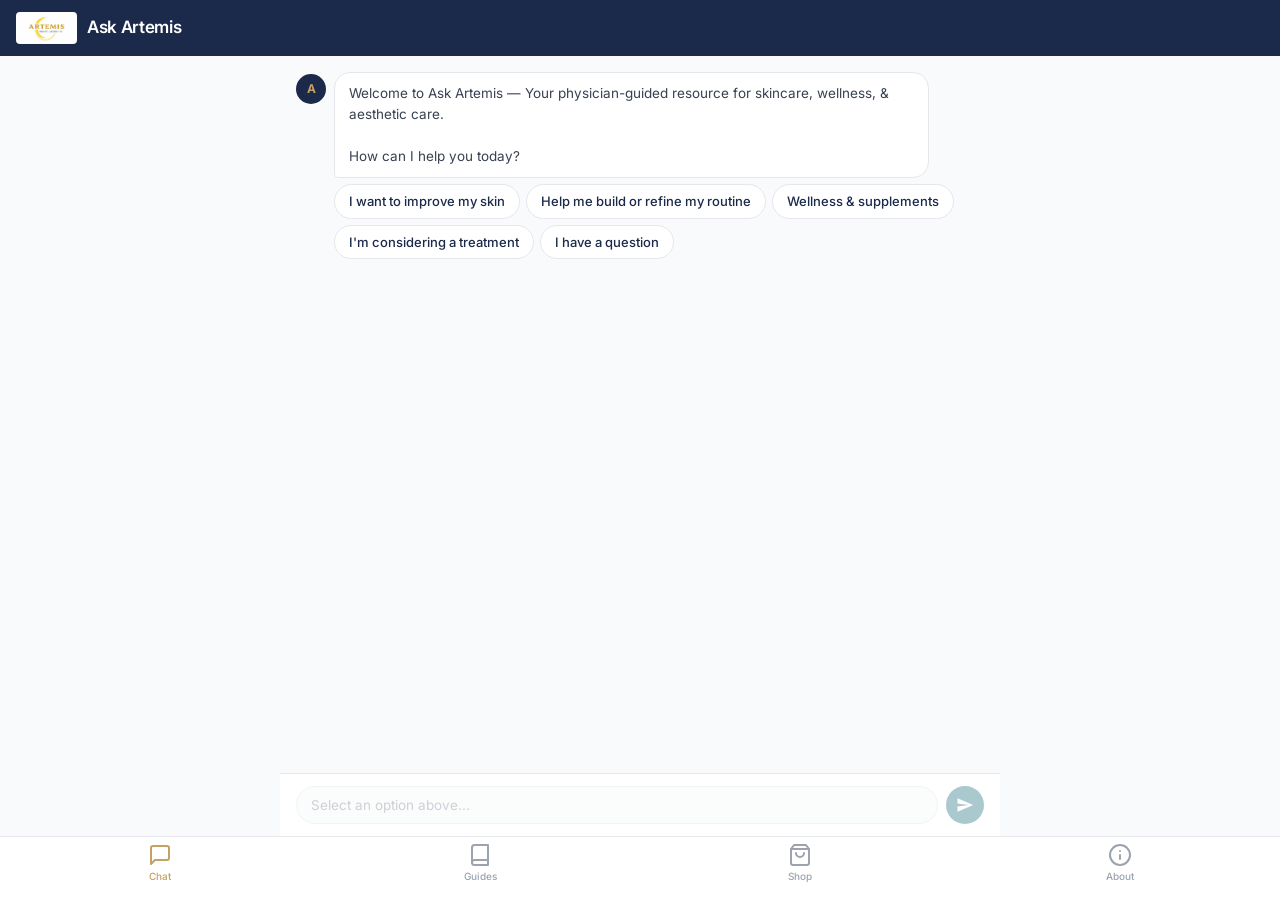
==== commit 00e644c7: "Add Artemis crescent moon favicon and apple-touch-icon" ====
--- a/index.html
+++ b/index.html
@@ -4,6 +4,8 @@
 <meta charset="UTF-8">
 <meta http-equiv="refresh" content="0;url=app.html">
 <meta name="viewport" content="width=device-width, initial-scale=1.0">
+<link rel="icon" type="image/svg+xml" href="favicon.svg">
+<link rel="shortcut icon" href="favicon.ico">
 <title>Ask Artemis</title>
 <link rel="canonical" href="https://askartemis.health/app.html">
 <meta property="og:title" content="Ask Artemis">
